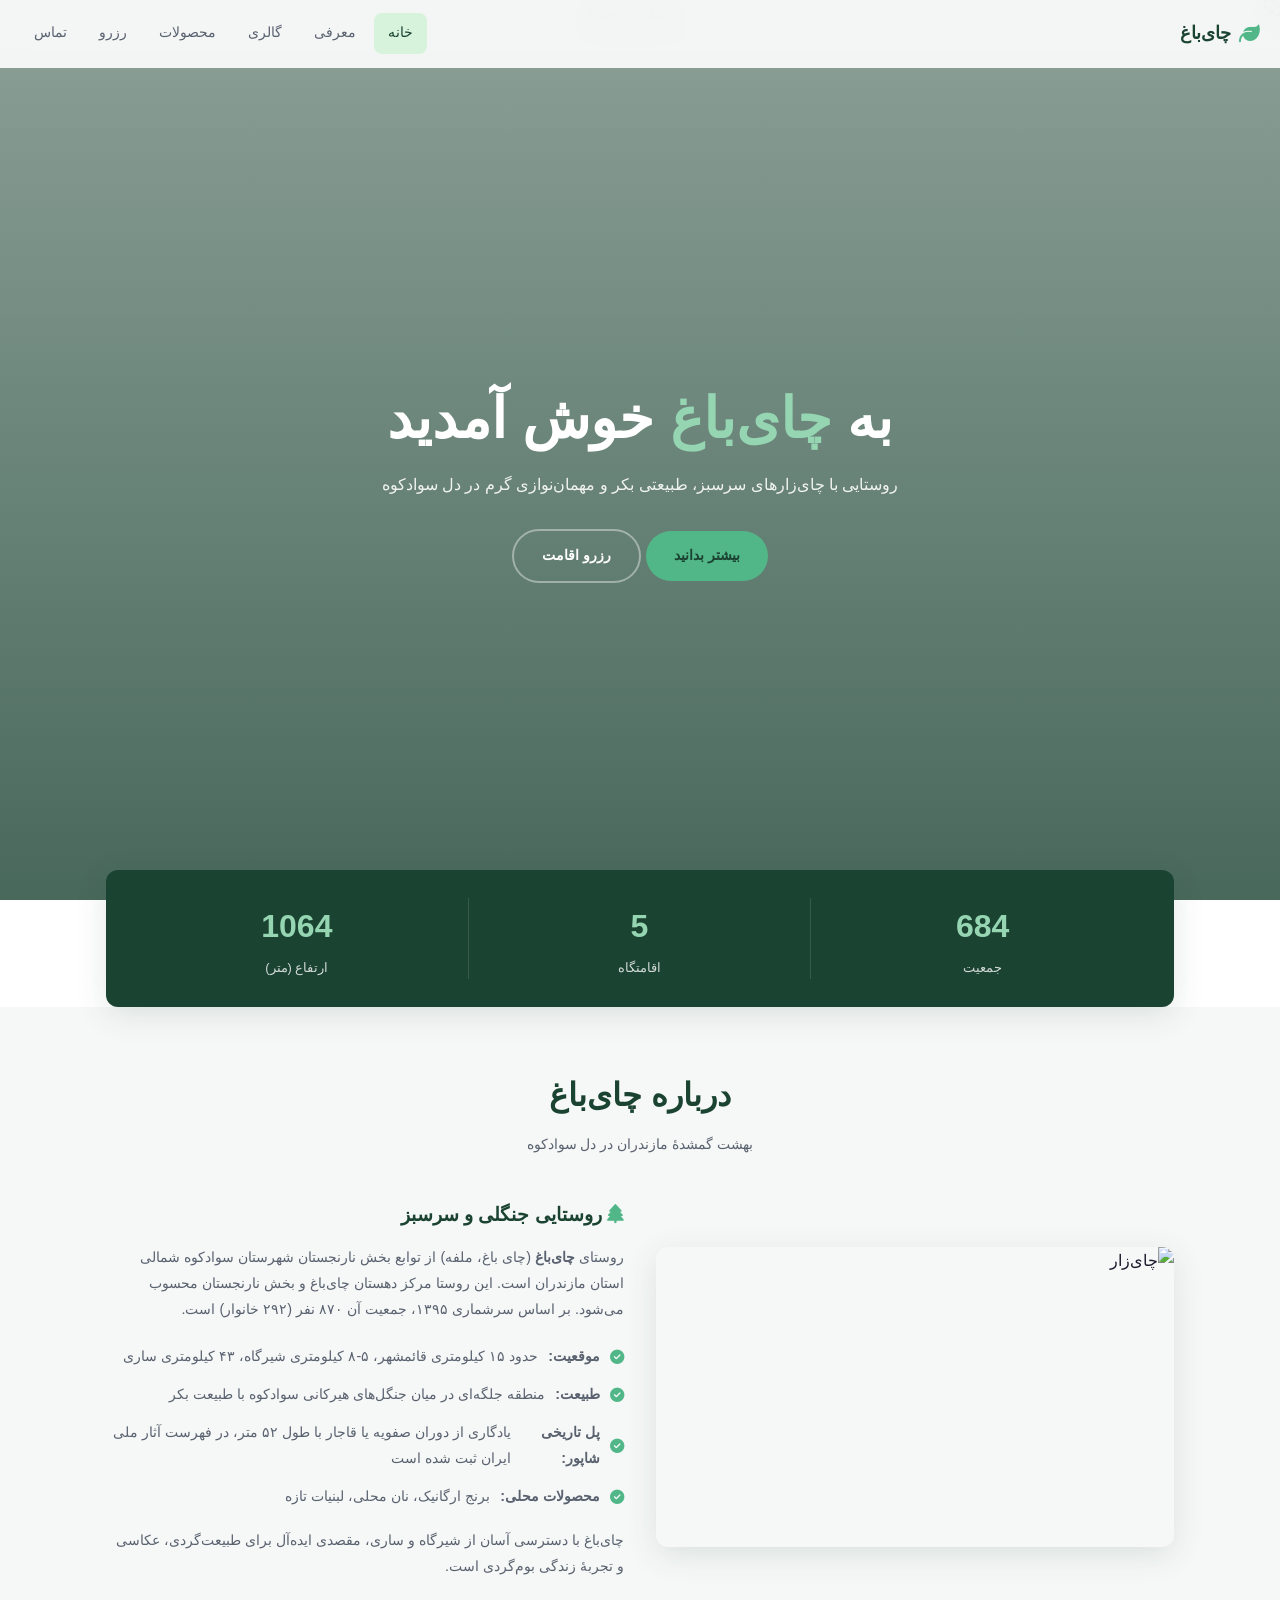
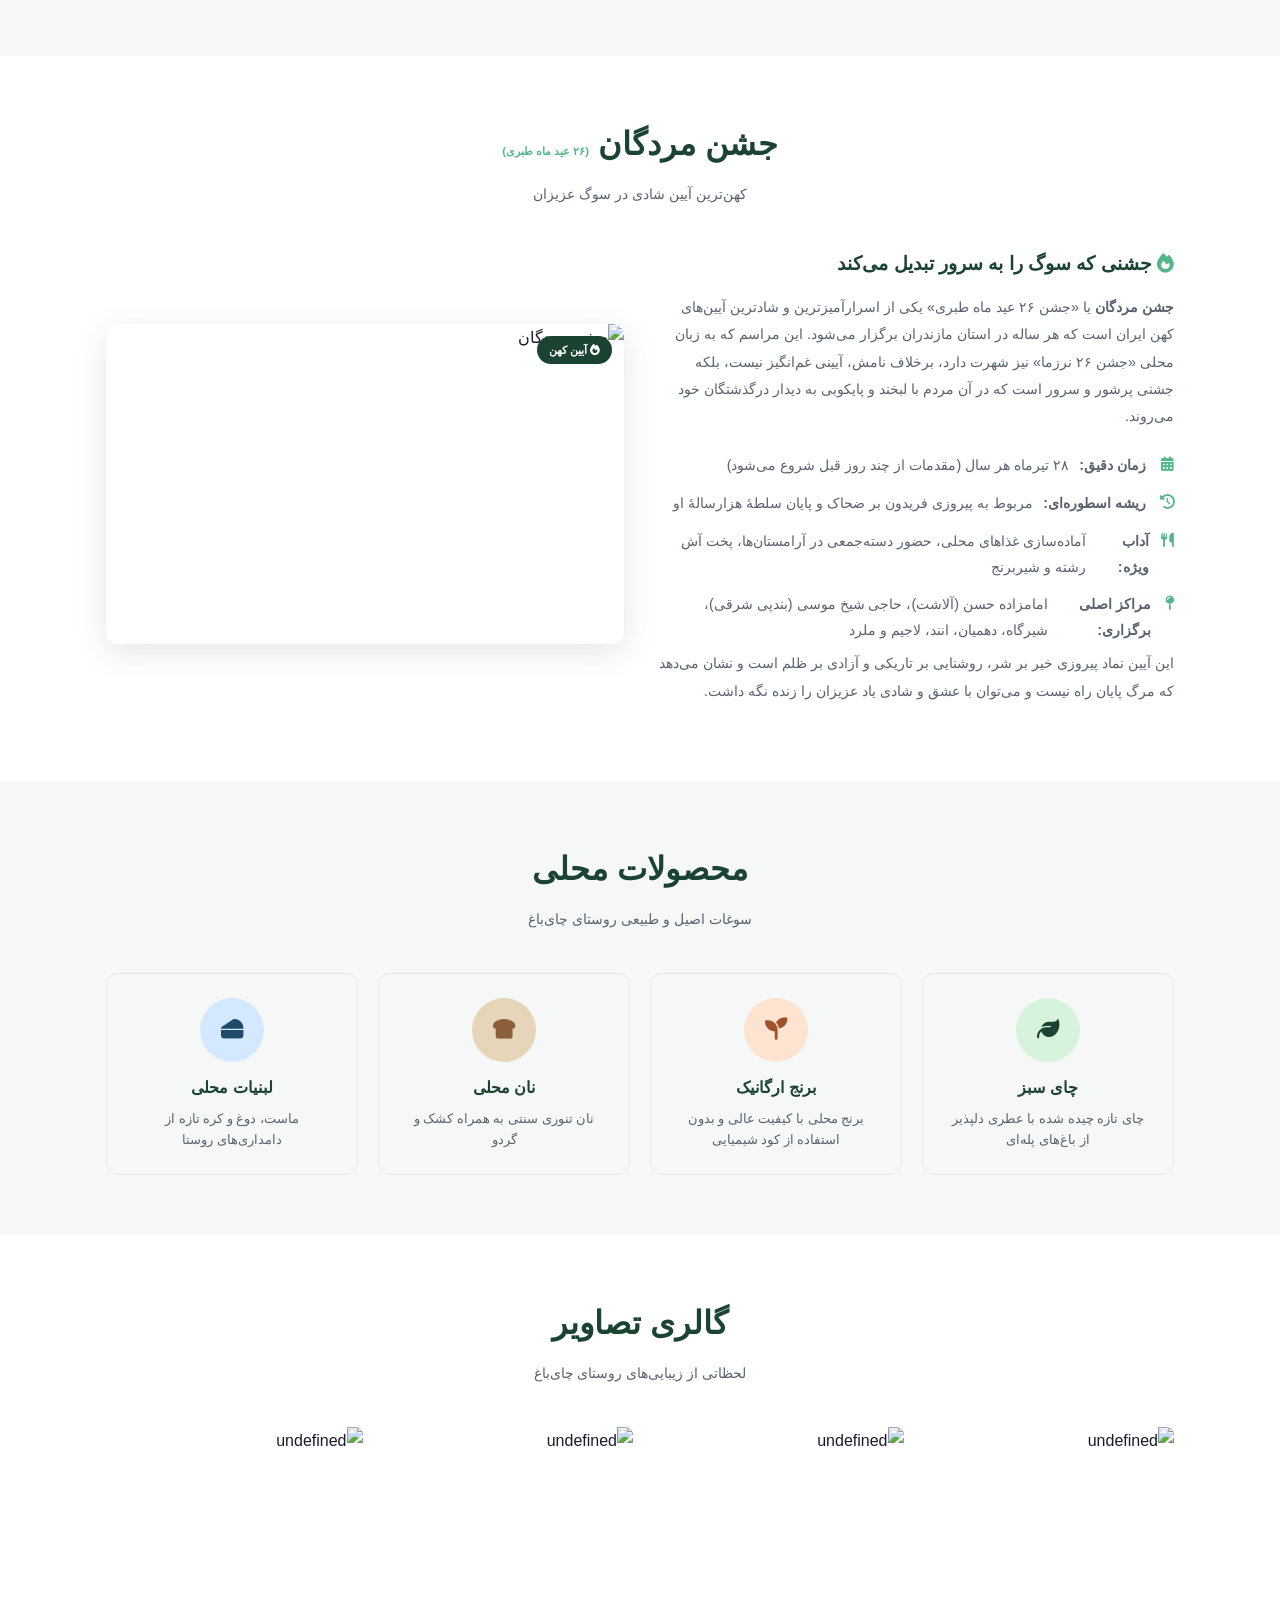
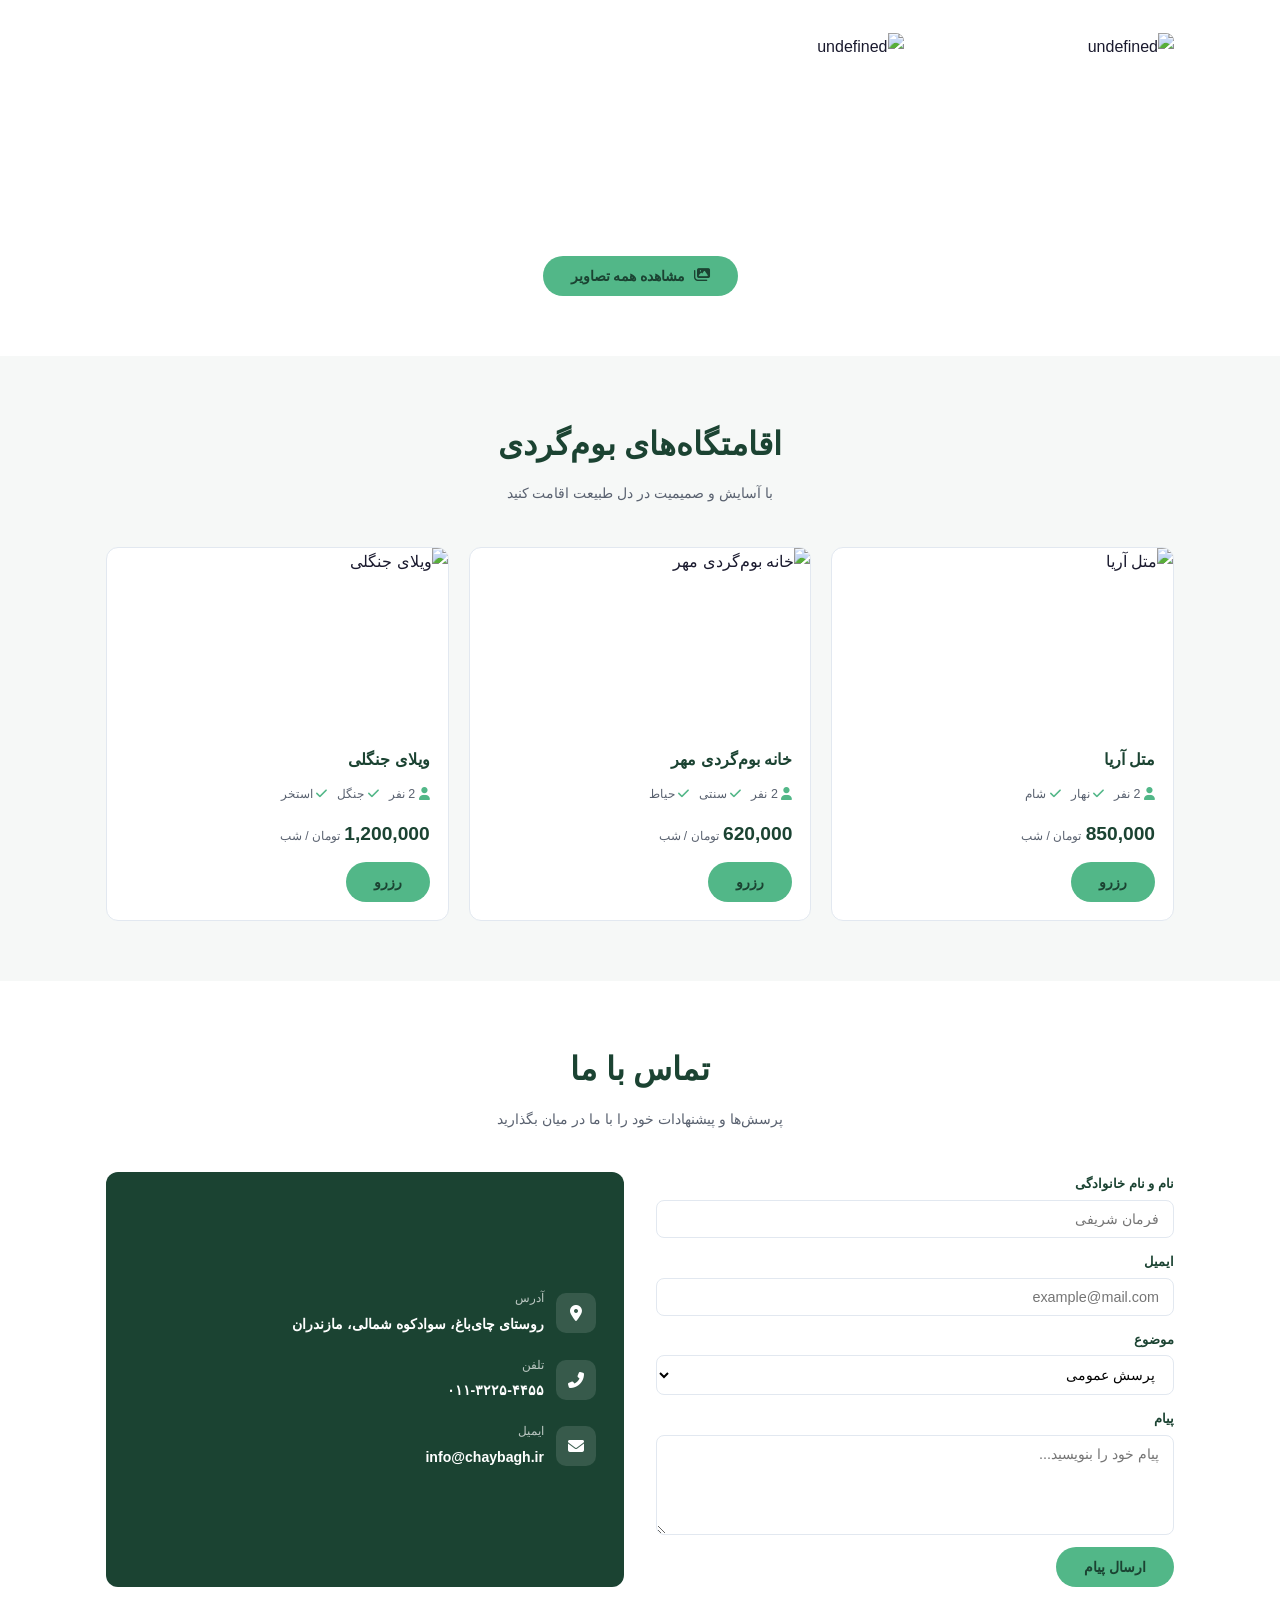
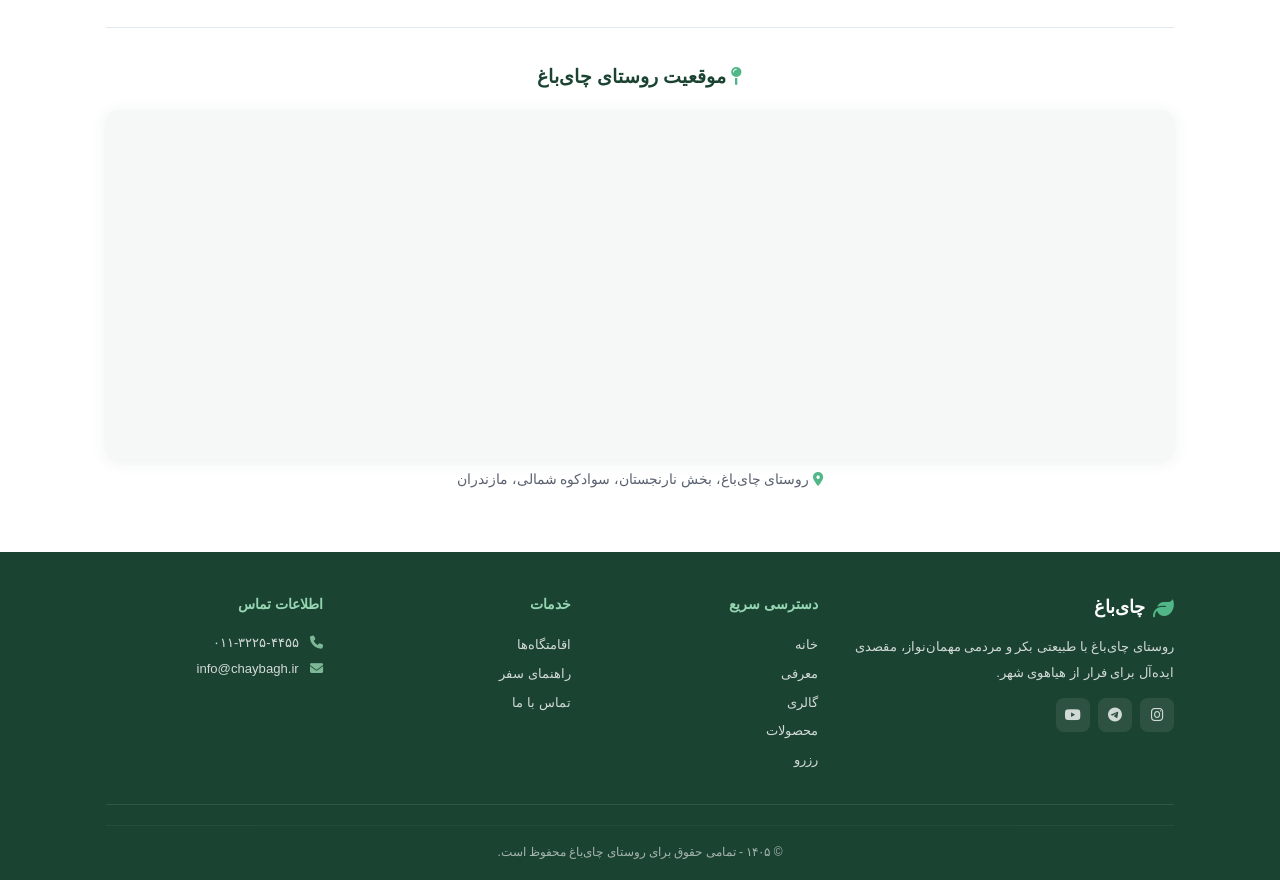
==== index.html @ c86873c2 "Update index.html" ====
<!DOCTYPE html>
<html lang="fa" dir="rtl">
<head>
    <meta charset="UTF-8" />
    <meta name="viewport" content="width=device-width, initial-scale=1.0" />
    <title>روستای چای‌باغ | سوادکوه شمالی</title>
    <link href="https://cdn.jsdelivr.net/gh/rastikerdar/vazirmatn@v33.003/Vazirmatn-font-face.css" rel="stylesheet" />
    <link rel="stylesheet" href="https://cdnjs.cloudflare.com/ajax/libs/font-awesome/6.5.1/css/all.min.css" />
    <link rel="stylesheet" href="style.css" />
</head>
<body>

    <!-- ===== هدر ===== -->
    <header class="header" id="header">
        <div class="logo">
            <i class="fas fa-leaf"></i>
            <span>چای‌باغ</span>
        </div>
        <nav class="nav" id="nav">
            <a href="#hero" class="active">خانه</a>
            <a href="#about">معرفی</a>
            <a href="#gallery">گالری</a>
            <a href="#products">محصولات</a>
            <a href="#booking">رزرو</a>
            <a href="#contact">تماس</a>
        </nav>
        <button class="hamburger" id="hamburger" aria-label="منو">
            <span></span><span></span><span></span>
        </button>
    </header>

    <!-- ===== منوی موبایل ===== -->
    <div class="mobile-menu" id="mobileMenu">
        <a href="#hero">خانه</a>
        <a href="#about">معرفی</a>
        <a href="#gallery">گالری</a>
        <a href="#products">محصولات</a>
        <a href="#booking">رزرو</a>
        <a href="#contact">تماس</a>
    </div>

    <!-- ===== هیرو ===== -->
    <section class="hero" id="hero">
        <div class="hero-bg">
            <img src="https://images.unsplash.com/photo-1500382017468-9049fed747ef?w=1600&h=900&fit=crop&crop=center" alt="منظره روستا" loading="lazy" />
        </div>
        <div class="hero-overlay"></div>
        <div class="hero-content">
            <h1>به <span>چای‌باغ</span> خوش آمدید</h1>
            <p>روستایی با چای‌زارهای سرسبز، طبیعتی بکر و مهمان‌نوازی گرم در دل سوادکوه</p>
            <div>
                <a href="#about" class="btn btn-primary">بیشتر بدانید</a>
                <a href="#booking" class="btn btn-outline">رزرو اقامت</a>
            </div>
        </div>
    </section>

    <!-- ===== آمار ===== -->
    <div class="container">
        <div class="stats" id="stats">
            <div class="stat-item">
                <div class="stat-number" data-count="870">0</div>
                <div class="stat-label">جمعیت</div>
            </div>
            <div class="stat-item">
                <div class="stat-number" data-count="5">0</div>
                <div class="stat-label">اقامتگاه</div>
            </div>
            <div class="stat-item">
                <div class="stat-number" data-count="1400">0</div>
                <div class="stat-label">ارتفاع (متر)</div>
            </div>
        </div>
    </div>

    <!-- ===== معرفی ===== -->
    <section class="section section-alt" id="about">
        <div class="container">
            <div class="section-header">
                <h2>درباره چای‌باغ</h2>
                <p>بهشت گمشدهٔ مازندران در دل سوادکوه</p>
            </div>
            <div class="intro-grid">
                <div class="intro-img">
                    <img src="https://images.unsplash.com/photo-1523712999610-f77fbcfc3843?w=800&h=500&fit=crop&crop=center" alt="چای‌زار" loading="lazy" />
                </div>
                <div class="intro-text">
                    <h3><i class="fas fa-tree" style="color: var(--accent);"></i> روستایی جنگلی و سرسبز</h3>
                    <p>
                        روستای <strong>چای‌باغ</strong> (چای باغ، ملفه) از توابع بخش نارنجستان شهرستان سوادکوه شمالی استان مازندران است. 
                        این روستا مرکز دهستان چای‌باغ و بخش نارنجستان محسوب می‌شود. 
                        بر اساس سرشماری ۱۳۹۵، جمعیت آن ۸۷۰ نفر (۲۹۲ خانوار) است.
                    </p>
                    <ul>
                        <li><i class="fas fa-check-circle"></i> <strong>موقعیت:</strong> حدود ۱۵ کیلومتری قائمشهر، ۵-۸ کیلومتری شیرگاه، ۴۳ کیلومتری ساری</li>
                        <li><i class="fas fa-check-circle"></i> <strong>طبیعت:</strong> منطقه جلگه‌ای در میان جنگل‌های هیرکانی سوادکوه با طبیعت بکر</li>
                        <li><i class="fas fa-check-circle"></i> <strong>پل تاریخی شاپور:</strong> یادگاری از دوران صفویه یا قاجار با طول ۵۲ متر، در فهرست آثار ملی ایران ثبت شده است</li>
                        <li><i class="fas fa-check-circle"></i> <strong>محصولات محلی:</strong> برنج ارگانیک، نان محلی، لبنیات تازه</li>
                    </ul>
                    <p style="margin-top:12px; color:var(--text-muted); font-size:0.9rem;">
                        چای‌باغ با دسترسی آسان از شیرگاه و ساری، مقصدی ایده‌آل برای طبیعت‌گردی، عکاسی و تجربهٔ زندگی بوم‌گردی است.
                    </p>
                </div>
            </div>
        </div>
    </section>

    <!-- ===== جشن مردگان ===== -->
    <section class="section" id="festival">
        <div class="container">
            <div class="section-header">
                <h2>جشن مردگان <span style="color:var(--accent);font-size:0.7rem;">(۲۶ عید ماه طبری)</span></h2>
                <p>کهن‌ترین آیین شادی در سوگ عزیزان</p>
            </div>
            <div class="festival-grid">
                <div class="festival-text">
                    <h3><i class="fas fa-fire" style="color:var(--accent);"></i> جشنی که سوگ را به سرور تبدیل می‌کند</h3>
                    <p>
                        <strong>جشن مردگان</strong> یا «جشن ۲۶ عید ماه طبری» یکی از اسرارآمیزترین و شادترین آیین‌های کهن ایران است که هر ساله در استان مازندران برگزار می‌شود. 
                        این مراسم که به زبان محلی «جشن ۲۶ نرزما» نیز شهرت دارد، برخلاف نامش، آیینی غم‌انگیز نیست، بلکه جشنی پرشور و سرور است که در آن مردم با لبخند و پایکوبی به دیدار درگذشتگان خود می‌روند.
                    </p>
                    <ul>
                        <li><i class="fas fa-calendar-alt"></i> <strong>زمان دقیق:</strong> ۲۸ تیرماه هر سال (مقدمات از چند روز قبل شروع می‌شود)</li>
                        <li><i class="fas fa-history"></i> <strong>ریشه اسطوره‌ای:</strong> مربوط به پیروزی فریدون بر ضحاک و پایان سلطهٔ هزارسالهٔ او</li>
                        <li><i class="fas fa-utensils"></i> <strong>آداب ویژه:</strong> آماده‌سازی غذاهای محلی، حضور دسته‌جمعی در آرامستان‌ها، پخت آش رشته و شیربرنج</li>
                        <li><i class="fas fa-map-pin"></i> <strong>مراکز اصلی برگزاری:</strong> امامزاده حسن (آلاشت)، حاجی شیخ موسی (بندپی شرقی)، شیرگاه، دهمیان، انند، لاجیم و ملرد</li>
                    </ul>
                    <p>
                        این آیین نماد پیروزی خیر بر شر، روشنایی بر تاریکی و آزادی بر ظلم است و نشان می‌دهد که مرگ پایان راه نیست و می‌توان با عشق و شادی یاد عزیزان را زنده نگه داشت.
                    </p>
                </div>
                <div class="festival-img">
                    <img src="https://images.unsplash.com/photo-1504384308090-c894fdcc538d?w=800&h=500&fit=crop&crop=center" alt="جشن مردگان" loading="lazy" />
                    <span class="img-badge"><i class="fas fa-fire"></i> آیین کهن</span>
                </div>
            </div>
        </div>
    </section>

    <!-- ===== محصولات محلی ===== -->
    <section class="section section-alt" id="products">
        <div class="container">
            <div class="section-header">
                <h2>محصولات محلی</h2>
                <p>سوغات اصیل و طبیعی روستای چای‌باغ</p>
            </div>
            <div class="products-grid">
                <div class="product-card">
                    <div class="product-icon" style="background: #D8F3DC; color: #1B4332;">
                        <i class="fas fa-leaf"></i>
                    </div>
                    <h3>چای سبز</h3>
                    <p>چای تازه چیده شده با عطری دلپذیر از باغ‌های پله‌ای</p>
                </div>
                <div class="product-card">
                    <div class="product-icon" style="background: #FDE4D0; color: #A0522D;">
                        <i class="fas fa-seedling"></i>
                    </div>
                    <h3>برنج ارگانیک</h3>
                    <p>برنج محلی با کیفیت عالی و بدون استفاده از کود شیمیایی</p>
                </div>
                <div class="product-card">
                    <div class="product-icon" style="background: #E6D5B8; color: #8B5E3C;">
                        <i class="fas fa-bread-slice"></i>
                    </div>
                    <h3>نان محلی</h3>
                    <p>نان تنوری سنتی به همراه کشک و گردو</p>
                </div>
                <div class="product-card">
                    <div class="product-icon" style="background: #D4E9FF; color: #1E4A6B;">
                        <i class="fas fa-cheese"></i>
                    </div>
                    <h3>لبنیات محلی</h3>
                    <p>ماست، دوغ و کره تازه از دامداری‌های روستا</p>
                </div>
            </div>
        </div>
    </section>

    <!-- ===== گالری با حالت خلاصه/کامل ===== -->
    <section class="section" id="gallery">
        <div class="container">
            <div class="section-header">
                <h2>گالری تصاویر</h2>
                <p>لحظاتی از زیبایی‌های روستای چای‌باغ</p>
            </div>

            <!-- فیلترها (فقط در حالت کامل نمایش داده می‌شوند) -->
            <div class="gallery-filter" id="galleryFilter" style="display:none;">
                <button class="filter-btn active" data-filter="all">همه</button>
                <button class="filter-btn" data-filter="nature">طبیعت</button>
                <button class="filter-btn" data-filter="agriculture">کشاورزی</button>
                <button class="filter-btn" data-filter="places">اماکن</button>
            </div>

            <!-- شبکه تصاویر -->
            <div class="gallery-grid compact" id="galleryGrid">
                <!-- توسط JS ساخته می‌شود -->
            </div>

            <!-- دکمه تغییر حالت -->
            <div style="text-align:center; margin-top:30px;">
                <button class="btn btn-primary" id="galleryToggleBtn">
                    <i class="fas fa-images"></i> مشاهده همه تصاویر
                </button>
            </div>
        </div>
    </section>

    <!-- ===== رزرو ===== -->
    <section class="section section-alt" id="booking">
        <div class="container">
            <div class="section-header">
                <h2>اقامتگاه‌های بوم‌گردی</h2>
                <p>با آسایش و صمیمیت در دل طبیعت اقامت کنید</p>
            </div>
            <div class="booking-grid" id="bookingGrid"></div>
        </div>
    </section>

    <!-- ===== تماس + نقشه ===== -->
    <section class="section" id="contact">
        <div class="container">
            <div class="section-header">
                <h2>تماس با ما</h2>
                <p>پرسش‌ها و پیشنهادات خود را با ما در میان بگذارید</p>
            </div>
            <div class="contact-grid">
                <form id="contactForm">
                    <div class="form-group">
                        <label for="name">نام و نام خانوادگی</label>
                        <input type="text" id="name" placeholder="فرمان شریفی" required />
                    </div>
                    <div class="form-group">
                        <label for="email">ایمیل</label>
                        <input type="email" id="email" placeholder="example@mail.com" required />
                    </div>
                    <div class="form-group">
                        <label for="subject">موضوع</label>
                        <select id="subject">
                            <option>پرسش عمومی</option>
                            <option>رزرو</option>
                            <option>پیشنهاد</option>
                            <option>سایر</option>
                        </select>
                    </div>
                    <div class="form-group">
                        <label for="message">پیام</label>
                        <textarea id="message" rows="4" placeholder="پیام خود را بنویسید..." required></textarea>
                    </div>
                    <button type="submit" class="btn btn-primary">ارسال پیام</button>
                </form>
                <div class="contact-info">
                    <div class="item">
                        <i class="fas fa-map-marker-alt"></i>
                        <div><span>آدرس</span><strong>روستای چای‌باغ، سوادکوه شمالی، مازندران</strong></div>
                    </div>
                    <div class="item">
                        <i class="fas fa-phone-alt"></i>
                        <div><span>تلفن</span><strong>۰۱۱-۳۲۲۵-۴۴۵۵</strong></div>
                    </div>
                    <div class="item">
                        <i class="fas fa-envelope"></i>
                        <div><span>ایمیل</span><strong>info@chaybagh.ir</strong></div>
                    </div>
                </div>
            </div>

            <!-- نقشه تعاملی -->
            <div class="map-container">
                <h3 style="text-align:center; color:var(--primary); margin-bottom:16px;">
                    <i class="fas fa-map-pin" style="color:var(--accent);"></i> موقعیت روستای چای‌باغ
                </h3>
                <div class="map-wrapper">
                    <iframe 
                        src="https://www.google.com/maps/embed?pb=!1m18!1m12!1m3!1d3234.567!2d52.9!3d36.3!2m3!1f0!2f0!3f0!3m2!1i1024!2i768!4f13.1!3m3!1m2!1s0x0%3A0x0!2zMzbCsDE4JzAwLjAiTiA1MsKwNTQnMDAuMCJF!5e0!3m2!1sen!2s!4v1234567890" 
                        width="100%" 
                        height="350" 
                        style="border:0; border-radius: var(--radius);" 
                        allowfullscreen="" 
                        loading="lazy" 
                        referrerpolicy="no-referrer-when-downgrade">
                    </iframe>
                </div>
                <p style="text-align:center; color:var(--text-muted); font-size:0.85rem; margin-top:8px;">
                    <i class="fas fa-location-dot" style="color:var(--accent);"></i> 
                    روستای چای‌باغ، بخش نارنجستان، سوادکوه شمالی، مازندران
                </p>
            </div>
        </div>
    </section>

    <!-- ===== فوتر ===== -->
    <footer class="footer">
        <div class="container">
            <div class="footer-grid">
                <div>
                    <div class="logo" style="color:#fff; margin-bottom:10px;">
                        <i class="fas fa-leaf"></i> چای‌باغ
                    </div>
                    <p>روستای چای‌باغ با طبیعتی بکر و مردمی مهمان‌نواز، مقصدی ایده‌آل برای فرار از هیاهوی شهر.</p>
                    <div class="social">
                        <a href="#"><i class="fab fa-instagram"></i></a>
                        <a href="#"><i class="fab fa-telegram-plane"></i></a>
                        <a href="#"><i class="fab fa-youtube"></i></a>
                    </div>
                </div>
                <div>
                    <h4>دسترسی سریع</h4>
                    <a href="#hero">خانه</a><br />
                    <a href="#about">معرفی</a><br />
                    <a href="#gallery">گالری</a><br />
                    <a href="#products">محصولات</a><br />
                    <a href="#booking">رزرو</a>
                </div>
                <div>
                    <h4>خدمات</h4>
                    <a href="#booking">اقامتگاه‌ها</a><br />
                    <a href="#contact">راهنمای سفر</a><br />
                    <a href="#contact">تماس با ما</a>
                </div>
                <div>
                    <h4>اطلاعات تماس</h4>
                    <p><i class="fas fa-phone" style="margin-left:8px;color:var(--accent-light);"></i> ۰۱۱-۳۲۲۵-۴۴۵۵</p>
                    <p><i class="fas fa-envelope" style="margin-left:8px;color:var(--accent-light);"></i> info@chaybagh.ir</p>
                </div>
            </div>
            <div class="copy">© ۱۴۰۵ - تمامی حقوق برای روستای چای‌باغ محفوظ است.</div>
        </div>
    </footer>

    <!-- ===== لایت‌باکس ===== -->
    <div class="lightbox" id="lightbox">
        <button class="close" id="lbClose"><i class="fas fa-times"></i></button>
        <button class="nav prev" id="lbPrev"><i class="fas fa-chevron-right"></i></button>
        <button class="nav next" id="lbNext"><i class="fas fa-chevron-left"></i></button>
        <img id="lbImg" src="" alt="" />
        <div class="caption" id="lbCaption"></div>
    </div>

    <!-- ===== مودال رزرو ===== -->
    <div class="modal" id="bookingModal">
        <div class="modal-box">
            <div class="head">
                <h3><i class="fas fa-home" style="color:var(--accent);"></i> تکمیل رزرو</h3>
                <button id="modalClose"><i class="fas fa-times"></i></button>
            </div>
            <div class="body">
                <form id="bookingForm">
                    <div class="form-row">
                        <div class="form-group">
                            <label>نام و نام خانوادگی</label>
                            <input type="text" id="bookName" required />
                        </div>
                        <div class="form-group">
                            <label>شماره تماس</label>
                            <input type="tel" id="bookPhone" required />
                        </div>
                    </div>
                    <div class="form-row">
                        <div class="form-group">
                            <label>تاریخ ورود</label>
                            <input type="date" id="bookCheckin" required />
                        </div>
                        <div class="form-group">
                            <label>تاریخ خروج</label>
                            <input type="date" id="bookCheckout" required />
                        </div>
                    </div>
                    <div class="form-group">
                        <label>تعداد مهمان</label>
                        <input type="number" id="bookGuests" min="1" max="10" value="2" required />
                    </div>
                    <button type="submit" class="btn btn-primary">ثبت رزرو</button>
                </form>
            </div>
        </div>
    </div>

    <!-- ===== دکمه برگشت به بالا ===== -->
    <button class="back-to-top" id="backToTop" aria-label="برگشت به بالا">
        <i class="fas fa-chevron-up"></i>
    </button>

    <script src="script.js"></script>
</body>
  </html>
---- style.css ----
/* ===== متغیرها ===== */
:root {
    --primary: #1B4332;
    --primary-light: #2D6A4F;
    --accent: #52B788;
    --accent-light: #95D5B2;
    --accent-lighter: #D8F3DC;
    --bg: #FFFFFF;
    --bg-alt: #F6F8F7;
    --text: #1A1A2E;
    --text-muted: #5A6270;
    --border: #E2E8F0;
    --shadow: 0 2px 16px rgba(27, 67, 50, 0.08);
    --shadow-lg: 0 8px 32px rgba(27, 67, 50, 0.12);
    --radius: 12px;
    --radius-sm: 8px;
    --header-h: 68px;
    --transition: 0.3s ease;
}

/* ===== ریست ===== */
* {
    margin: 0;
    padding: 0;
    box-sizing: border-box;
}
html {
    scroll-behavior: smooth;
    font-size: 16px;
}
body {
    font-family: 'Vazirmatn', sans-serif;
    color: var(--text);
    background: var(--bg);
    line-height: 1.8;
    overflow-x: hidden;
}
a {
    text-decoration: none;
    color: inherit;
}
img {
    max-width: 100%;
    display: block;
    height: auto;
}
button {
    font-family: inherit;
    cursor: pointer;
    border: none;
}
input,
textarea,
select {
    font-family: inherit;
}
ul {
    list-style: none;
}

/* ===== هدر ===== */
.header {
    position: fixed;
    top: 0;
    right: 0;
    left: 0;
    z-index: 1000;
    height: var(--header-h);
    display: flex;
    align-items: center;
    justify-content: space-between;
    padding: 0 20px;
    background: rgba(255, 255, 255, 0.9);
    backdrop-filter: blur(12px);
    border-bottom: 1px solid transparent;
    transition: all var(--transition);
}
.header.scrolled {
    background: rgba(255, 255, 255, 0.97);
    border-bottom-color: var(--border);
    box-shadow: 0 1px 12px rgba(0, 0, 0, 0.06);
}
.logo {
    display: flex;
    align-items: center;
    gap: 8px;
    font-weight: 800;
    font-size: 1.1rem;
    color: var(--primary);
}
.logo i {
    font-size: 1.3rem;
    color: var(--accent);
}

/* ===== منو ===== */
.nav {
    display: flex;
    align-items: center;
    gap: 4px;
}
.nav a {
    padding: 8px 14px;
    border-radius: var(--radius-sm);
    font-size: 0.85rem;
    font-weight: 500;
    color: var(--text-muted);
    transition: all var(--transition);
}
.nav a:hover,
.nav a.active {
    color: var(--primary);
    background: var(--accent-lighter);
}

/* ===== همبرگر ===== */
.hamburger {
    display: none;
    flex-direction: column;
    gap: 5px;
    background: none;
    padding: 6px;
}
.hamburger span {
    width: 24px;
    height: 2px;
    background: var(--primary);
    border-radius: 2px;
    transition: all var(--transition);
}
.hamburger.active span:nth-child(1) {
    transform: rotate(45deg) translate(5px, 5px);
}
.hamburger.active span:nth-child(2) {
    opacity: 0;
}
.hamburger.active span:nth-child(3) {
    transform: rotate(-45deg) translate(5px, -5px);
}

/* ===== منوی موبایل ===== */
.mobile-menu {
    display: none;
    position: fixed;
    top: var(--header-h);
    right: 0;
    left: 0;
    bottom: 0;
    background: var(--bg);
    z-index: 999;
    padding: 20px;
    overflow-y: auto;
}
.mobile-menu.show {
    display: block;
}
.mobile-menu a {
    display: block;
    padding: 14px 16px;
    border-bottom: 1px solid var(--border);
    font-size: 0.95rem;
    color: var(--text);
}
.mobile-menu a:hover {
    color: var(--primary);
    background: var(--accent-lighter);
}

/* ===== هیرو ===== */
.hero {
    position: relative;
    min-height: 100vh;
    display: flex;
    align-items: center;
    justify-content: center;
    text-align: center;
    padding-top: var(--header-h);
    overflow: hidden;
}
.hero-bg {
    position: absolute;
    inset: 0;
    z-index: 0;
}
.hero-bg img {
    width: 100%;
    height: 100%;
    object-fit: cover;
}
.hero-overlay {
    position: absolute;
    inset: 0;
    background: linear-gradient(180deg, rgba(27, 67, 50, 0.5) 0%, rgba(27, 67, 50, 0.8) 100%);
    z-index: 1;
}
.hero-content {
    position: relative;
    z-index: 2;
    color: #fff;
    max-width: 720px;
    padding: 0 20px;
}
.hero-content h1 {
    font-size: clamp(2rem, 5vw, 3.5rem);
    font-weight: 900;
    line-height: 1.2;
    margin-bottom: 16px;
}
.hero-content h1 span {
    color: var(--accent-light);
}
.hero-content p {
    font-size: 1rem;
    opacity: 0.9;
    margin-bottom: 28px;
    line-height: 2;
}

/* ===== دکمه‌ها ===== */
.btn {
    display: inline-flex;
    align-items: center;
    gap: 8px;
    padding: 12px 28px;
    border-radius: 50px;
    font-size: 0.9rem;
    font-weight: 600;
    transition: all var(--transition);
}
.btn-primary {
    background: var(--accent);
    color: var(--primary);
}
.btn-primary:hover {
    background: var(--accent-light);
    transform: translateY(-2px);
    box-shadow: 0 6px 20px rgba(82, 183, 136, 0.35);
}
.btn-outline {
    background: transparent;
    color: #fff;
    border: 2px solid rgba(255, 255, 255, 0.4);
}
.btn-outline:hover {
    border-color: #fff;
    background: rgba(255, 255, 255, 0.1);
}
.btn-outline.active {
    border-color: var(--accent);
    background: var(--accent);
    color: var(--primary);
}

/* ===== بخش‌ها ===== */
.section {
    padding: 60px 0;
}
.container {
    max-width: 1100px;
    margin: 0 auto;
    padding: 0 16px;
}
.section-alt {
    background: var(--bg-alt);
}
.section-header {
    text-align: center;
    margin-bottom: 40px;
}
.section-header h2 {
    font-size: clamp(1.4rem, 2.5vw, 2rem);
    font-weight: 800;
    color: var(--primary);
    margin-bottom: 8px;
}
.section-header p {
    color: var(--text-muted);
    max-width: 600px;
    margin: 0 auto;
    font-size: 0.9rem;
}

/* ===== آمار ===== */
.stats {
    display: grid;
    grid-template-columns: repeat(3, 1fr);
    background: var(--primary);
    border-radius: var(--radius);
    padding: 28px 20px;
    box-shadow: var(--shadow-lg);
    margin-top: -30px;
    position: relative;
    z-index: 10;
}
.stat-item {
    text-align: center;
    color: #fff;
}
.stat-number {
    font-size: 2rem;
    font-weight: 900;
    color: var(--accent-light);
}
.stat-label {
    font-size: 0.8rem;
    opacity: 0.8;
}
.stat-item+.stat-item {
    border-right: 1px solid rgba(255, 255, 255, 0.12);
}

/* ===== معرفی ===== */
.intro-grid {
    display: grid;
    grid-template-columns: 1fr 1fr;
    gap: 32px;
    align-items: center;
}
.intro-img {
    border-radius: var(--radius);
    overflow: hidden;
    box-shadow: var(--shadow-lg);
}
.intro-img img {
    width: 100%;
    height: 300px;
    object-fit: cover;
}
.intro-text h3 {
    font-size: 1.2rem;
    color: var(--primary);
    margin-bottom: 12px;
}
.intro-text p {
    color: var(--text-muted);
    font-size: 0.9rem;
    margin-bottom: 16px;
}
.intro-text ul li {
    display: flex;
    align-items: center;
    gap: 10px;
    padding: 6px 0;
    font-size: 0.9rem;
    color: var(--text-muted);
}
.intro-text ul li i {
    color: var(--accent);
}

/* ===== جشن مردگان ===== */
.festival-grid {
    display: grid;
    grid-template-columns: 1fr 1fr;
    gap: 32px;
    align-items: center;
}
.festival-img {
    border-radius: var(--radius);
    overflow: hidden;
    box-shadow: var(--shadow-lg);
    position: relative;
}
.festival-img img {
    width: 100%;
    height: 320px;
    object-fit: cover;
}
.festival-img .img-badge {
    position: absolute;
    top: 12px;
    right: 12px;
    background: var(--primary);
    color: #fff;
    padding: 4px 12px;
    border-radius: 20px;
    font-size: 0.7rem;
    font-weight: 600;
}
.festival-text h3 {
    font-size: 1.2rem;
    color: var(--primary);
    margin-bottom: 12px;
}
.festival-text p {
    color: var(--text-muted);
    font-size: 0.9rem;
    margin-bottom: 16px;
    line-height: 1.9;
}
.festival-text ul li {
    display: flex;
    align-items: flex-start;
    gap: 10px;
    padding: 6px 0;
    font-size: 0.9rem;
    color: var(--text-muted);
}
.festival-text ul li i {
    color: var(--accent);
    margin-top: 4px;
    width: 18px;
}

/* ===== محصولات محلی ===== */
.products-grid {
    display: grid;
    grid-template-columns: repeat(4, 1fr);
    gap: 20px;
}
.product-card {
    background: var(--card);
    border-radius: var(--radius);
    padding: 24px;
    text-align: center;
    border: 1px solid var(--border);
    transition: all var(--transition);
}
.product-card:hover {
    border-color: var(--accent);
    box-shadow: var(--shadow);
    transform: translateY(-4px);
}
.product-icon {
    width: 64px;
    height: 64px;
    border-radius: 50%;
    margin: 0 auto 12px;
    display: flex;
    align-items: center;
    justify-content: center;
    font-size: 1.4rem;
}
.product-card h3 {
    font-size: 1rem;
    font-weight: 700;
    color: var(--primary);
    margin-bottom: 6px;
}
.product-card p {
    font-size: 0.82rem;
    color: var(--text-muted);
    line-height: 1.6;
}

/* ===== گالری با حالت خلاصه/کامل ===== */
.gallery-grid {
    display: grid;
    grid-template-columns: repeat(auto-fill, minmax(240px, 1fr));
    gap: 14px;
    transition: all 0.4s ease;
}
/* حالت خلاصه: فقط ۶ تصویر اول */
.gallery-grid.compact .gallery-item:nth-child(n+7) {
    display: none;
}
/* حالت کامل: همه تصاویر */
.gallery-grid.full .gallery-item {
    display: block !important;
}

.gallery-item {
    border-radius: var(--radius-sm);
    overflow: hidden;
    position: relative;
    cursor: pointer;
    aspect-ratio: 4/3;
    transition: transform 0.3s ease;
}
.gallery-item img {
    width: 100%;
    height: 100%;
    object-fit: cover;
    transition: transform 0.4s;
}
.gallery-item:hover img {
    transform: scale(1.06);
}
.gallery-item .overlay {
    position: absolute;
    inset: 0;
    background: linear-gradient(transparent 50%, rgba(27, 67, 50, 0.7));
    opacity: 0;
    transition: opacity var(--transition);
    display: flex;
    align-items: flex-end;
    justify-content: space-between;
    padding: 12px;
}
.gallery-item:hover .overlay {
    opacity: 1;
}
.gallery-item .overlay span {
    color: #fff;
    font-size: 0.8rem;
    font-weight: 500;
}
.gallery-item .overlay .category-badge {
    background: rgba(0,0,0,0.5);
    padding: 2px 12px;
    border-radius: 20px;
    font-size: 0.7rem;
}

/* فیلترها */
.gallery-filter {
    display: flex;
    justify-content: center;
    gap: 10px;
    flex-wrap: wrap;
    margin-bottom: 25px;
}
.filter-btn {
    padding: 8px 22px;
    border-radius: 30px;
    background: var(--bg-alt);
    border: 1px solid var(--border);
    color: var(--text-muted);
    font-size: 0.85rem;
    font-weight: 500;
    transition: all var(--transition);
    cursor: pointer;
}
.filter-btn:hover {
    background: var(--accent-lighter);
    color: var(--primary);
}
.filter-btn.active {
    background: var(--accent);
    color: var(--primary);
    border-color: var(--accent);
    box-shadow: 0 4px 12px rgba(82, 183, 136, 0.25);
}

/* انیمیشن باز شدن */
.gallery-grid.full {
    animation: fadeInUp 0.5s ease;
}
@keyframes fadeInUp {
    from { opacity: 0; transform: translateY(20px); }
    to { opacity: 1; transform: translateY(0); }
}

/* ===== لایت‌باکس ===== */
.lightbox {
    position: fixed;
    inset: 0;
    z-index: 2000;
    background: rgba(0, 0, 0, 0.92);
    display: none;
    align-items: center;
    justify-content: center;
}
.lightbox.active {
    display: flex;
}
.lightbox img {
    max-width: 90vw;
    max-height: 80vh;
    border-radius: 8px;
    object-fit: contain;
}
.lightbox .close {
    position: absolute;
    top: 16px;
    left: 16px;
    background: rgba(255, 255, 255, 0.15);
    color: #fff;
    width: 40px;
    height: 40px;
    border-radius: 50%;
    display: flex;
    align-items: center;
    justify-content: center;
    font-size: 1.2rem;
    transition: background var(--transition);
}
.lightbox .close:hover {
    background: rgba(255, 255, 255, 0.3);
}
.lightbox .nav {
    position: absolute;
    top: 50%;
    transform: translateY(-50%);
    background: rgba(255, 255, 255, 0.12);
    color: #fff;
    width: 44px;
    height: 44px;
    border-radius: 50%;
    display: flex;
    align-items: center;
    justify-content: center;
    font-size: 1.2rem;
    transition: background var(--transition);
}
.lightbox .nav:hover {
    background: rgba(255, 255, 255, 0.25);
}
.lightbox .prev {
    right: 16px;
}
.lightbox .next {
    left: 16px;
}
.lightbox .caption {
    position: absolute;
    bottom: 20px;
    left: 50%;
    transform: translateX(-50%);
    color: #fff;
    font-size: 0.85rem;
    background: rgba(0, 0, 0, 0.5);
    padding: 6px 20px;
    border-radius: 30px;
}

/* ===== رزرو ===== */
.booking-grid {
    display: grid;
    grid-template-columns: repeat(3, 1fr);
    gap: 20px;
}
.booking-card {
    background: #fff;
    border-radius: var(--radius);
    overflow: hidden;
    border: 1px solid var(--border);
    transition: all var(--transition);
}
.booking-card:hover {
    box-shadow: var(--shadow-lg);
}
.booking-card img {
    width: 100%;
    height: 180px;
    object-fit: cover;
}
.booking-card .body {
    padding: 18px;
}
.booking-card .body h3 {
    font-size: 1rem;
    font-weight: 700;
    color: var(--primary);
    margin-bottom: 6px;
}
.booking-card .body .price {
    font-size: 1.2rem;
    font-weight: 800;
    color: var(--primary);
}
.booking-card .body .unit {
    font-size: 0.75rem;
    color: var(--text-muted);
}
.booking-card .body .features {
    display: flex;
    gap: 10px;
    flex-wrap: wrap;
    margin: 8px 0 12px;
}
.booking-card .body .features span {
    font-size: 0.78rem;
    color: var(--text-muted);
}
.booking-card .body .features i {
    color: var(--accent);
}

/* ===== مودال ===== */
.modal {
    position: fixed;
    inset: 0;
    z-index: 2000;
    background: rgba(0, 0, 0, 0.5);
    display: none;
    align-items: center;
    justify-content: center;
    padding: 16px;
}
.modal.active {
    display: flex;
}
.modal-box {
    background: #fff;
    border-radius: var(--radius);
    max-width: 480px;
    width: 100%;
    max-height: 90vh;
    overflow-y: auto;
    box-shadow: 0 24px 64px rgba(0, 0, 0, 0.2);
}
.modal-box .head {
    display: flex;
    align-items: center;
    justify-content: space-between;
    padding: 16px 20px;
    border-bottom: 1px solid var(--border);
}
.modal-box .head h3 {
    font-size: 1rem;
    font-weight: 700;
    color: var(--primary);
}
.modal-box .head button {
    background: none;
    font-size: 1.2rem;
    color: var(--text-muted);
    padding: 4px;
}
.modal-box .head button:hover {
    color: var(--text);
}
.modal-box .body {
    padding: 20px;
}
.modal-box .form-row {
    display: grid;
    grid-template-columns: 1fr 1fr;
    gap: 12px;
}

/* ===== تماس ===== */
.contact-grid {
    display: grid;
    grid-template-columns: 1fr 1fr;
    gap: 32px;
}
.form-group {
    display: flex;
    flex-direction: column;
    gap: 4px;
    margin-bottom: 12px;
}
.form-group label {
    font-size: 0.82rem;
    font-weight: 600;
    color: var(--primary);
}
.form-group input,
.form-group textarea,
.form-group select {
    padding: 10px 14px;
    border: 1px solid var(--border);
    border-radius: var(--radius-sm);
    font-size: 0.9rem;
    transition: border-color var(--transition);
    background: var(--bg);
}
.form-group input:focus,
.form-group textarea:focus,
.form-group select:focus {
    outline: none;
    border-color: var(--accent);
    box-shadow: 0 0 0 3px rgba(82, 183, 136, 0.15);
}
.form-group textarea {
    min-height: 100px;
    resize: vertical;
}
.contact-info {
    background: var(--primary);
    color: #fff;
    border-radius: var(--radius);
    padding: 28px;
    display: flex;
    flex-direction: column;
    justify-content: center;
    gap: 16px;
}
.contact-info .item {
    display: flex;
    align-items: center;
    gap: 12px;
}
.contact-info .item i {
    width: 40px;
    height: 40px;
    border-radius: 10px;
    background: rgba(255, 255, 255, 0.12);
    display: flex;
    align-items: center;
    justify-content: center;
    flex-shrink: 0;
}
.contact-info .item span {
    display: block;
    font-size: 0.75rem;
    opacity: 0.7;
}
.contact-info .item strong {
    font-size: 0.88rem;
}

/* ===== نقشه ===== */
.map-container {
    margin-top: 40px;
    padding-top: 32px;
    border-top: 1px solid var(--border);
}
.map-wrapper {
    border-radius: var(--radius);
    overflow: hidden;
    box-shadow: var(--shadow);
    background: var(--bg-alt);
}
.map-wrapper iframe {
    display: block;
    width: 100%;
    height: 350px;
    border: none;
}

/* ===== دکمه برگشت به بالا ===== */
.back-to-top {
    position: fixed;
    bottom: 24px;
    right: 24px;
    z-index: 999;
    width: 48px;
    height: 48px;
    border-radius: 50%;
    background: var(--accent);
    color: var(--primary);
    font-size: 1.2rem;
    box-shadow: 0 4px 16px rgba(82, 183, 136, 0.3);
    transition: all var(--transition);
    opacity: 0;
    visibility: hidden;
    transform: translateY(20px);
    display: flex;
    align-items: center;
    justify-content: center;
}
.back-to-top.show {
    opacity: 1;
    visibility: visible;
    transform: translateY(0);
}
.back-to-top:hover {
    background: var(--accent-light);
    transform: translateY(-4px);
    box-shadow: 0 6px 24px rgba(82, 183, 136, 0.4);
}

/* ===== فوتر ===== */
.footer {
    background: var(--primary);
    color: #fff;
    padding: 40px 0 0;
}
.footer-grid {
    display: grid;
    grid-template-columns: 1.5fr 1fr 1fr 1fr;
    gap: 30px;
    padding-bottom: 30px;
    border-bottom: 1px solid rgba(255, 255, 255, 0.1);
}
.footer h4 {
    font-size: 0.9rem;
    font-weight: 700;
    margin-bottom: 12px;
    color: var(--accent-light);
}
.footer p,
.footer a {
    font-size: 0.82rem;
    opacity: 0.8;
    line-height: 2;
}
.footer a:hover {
    opacity: 1;
    color: var(--accent-light);
}
.footer .social {
    display: flex;
    gap: 8px;
    margin-top: 12px;
}
.footer .social a {
    width: 34px;
    height: 34px;
    border-radius: 8px;
    background: rgba(255, 255, 255, 0.1);
    display: flex;
    align-items: center;
    justify-content: center;
    font-size: 0.9rem;
    transition: background var(--transition);
}
.footer .social a:hover {
    background: var(--accent);
    color: var(--primary);
}
.footer .copy {
    text-align: center;
    padding: 16px 0;
    font-size: 0.75rem;
    opacity: 0.6;
    border-top: 1px solid rgba(255, 255, 255, 0.08);
    margin-top: 20px;
}

/* ===== ریسپانسیو ===== */
@media (max-width: 1024px) {
    .booking-grid {
        grid-template-columns: repeat(2, 1fr);
    }
    .products-grid {
        grid-template-columns: repeat(2, 1fr);
    }
    .intro-grid,
    .festival-grid {
        gap: 24px;
    }
    .footer-grid {
        grid-template-columns: 1fr 1fr;
    }
}

@media (max-width: 768px) {
    .nav {
        display: none;
    }
    .hamburger {
        display: flex;
    }
    .stats {
        grid-template-columns: repeat(2, 1fr);
        gap: 16px;
        padding: 20px;
    }
    .stat-item+.stat-item {
        border-right: none;
    }
    .intro-grid,
    .festival-grid {
        grid-template-columns: 1fr;
    }
    .products-grid {
        grid-template-columns: 1fr 1fr;
    }
    .intro-img img,
    .festival-img img {
        height: 220px;
    }
    .contact-grid {
        grid-template-columns: 1fr;
    }
    .booking-grid {
        grid-template-columns: 1fr;
    }
    .footer-grid {
        grid-template-columns: 1fr;
        gap: 20px;
    }
    .modal-box .form-row {
        grid-template-columns: 1fr;
    }
    .section {
        padding: 40px 0;
    }
    .gallery-grid {
        grid-template-columns: repeat(auto-fill, minmax(160px, 1fr));
        gap: 10px;
    }
    .map-wrapper iframe {
        height: 250px;
    }
    .back-to-top {
        width: 42px;
        height: 42px;
        font-size: 1rem;
        bottom: 16px;
        right: 16px;
    }
}

@media (max-width: 480px) {
    .stats {
        grid-template-columns: 1fr 1fr;
        gap: 10px;
        padding: 14px;
    }
    .stat-number {
        font-size: 1.4rem;
    }
    .hero-content h1 {
        font-size: 1.7rem;
    }
    .hero-content p {
        font-size: 0.85rem;
    }
    .products-grid {
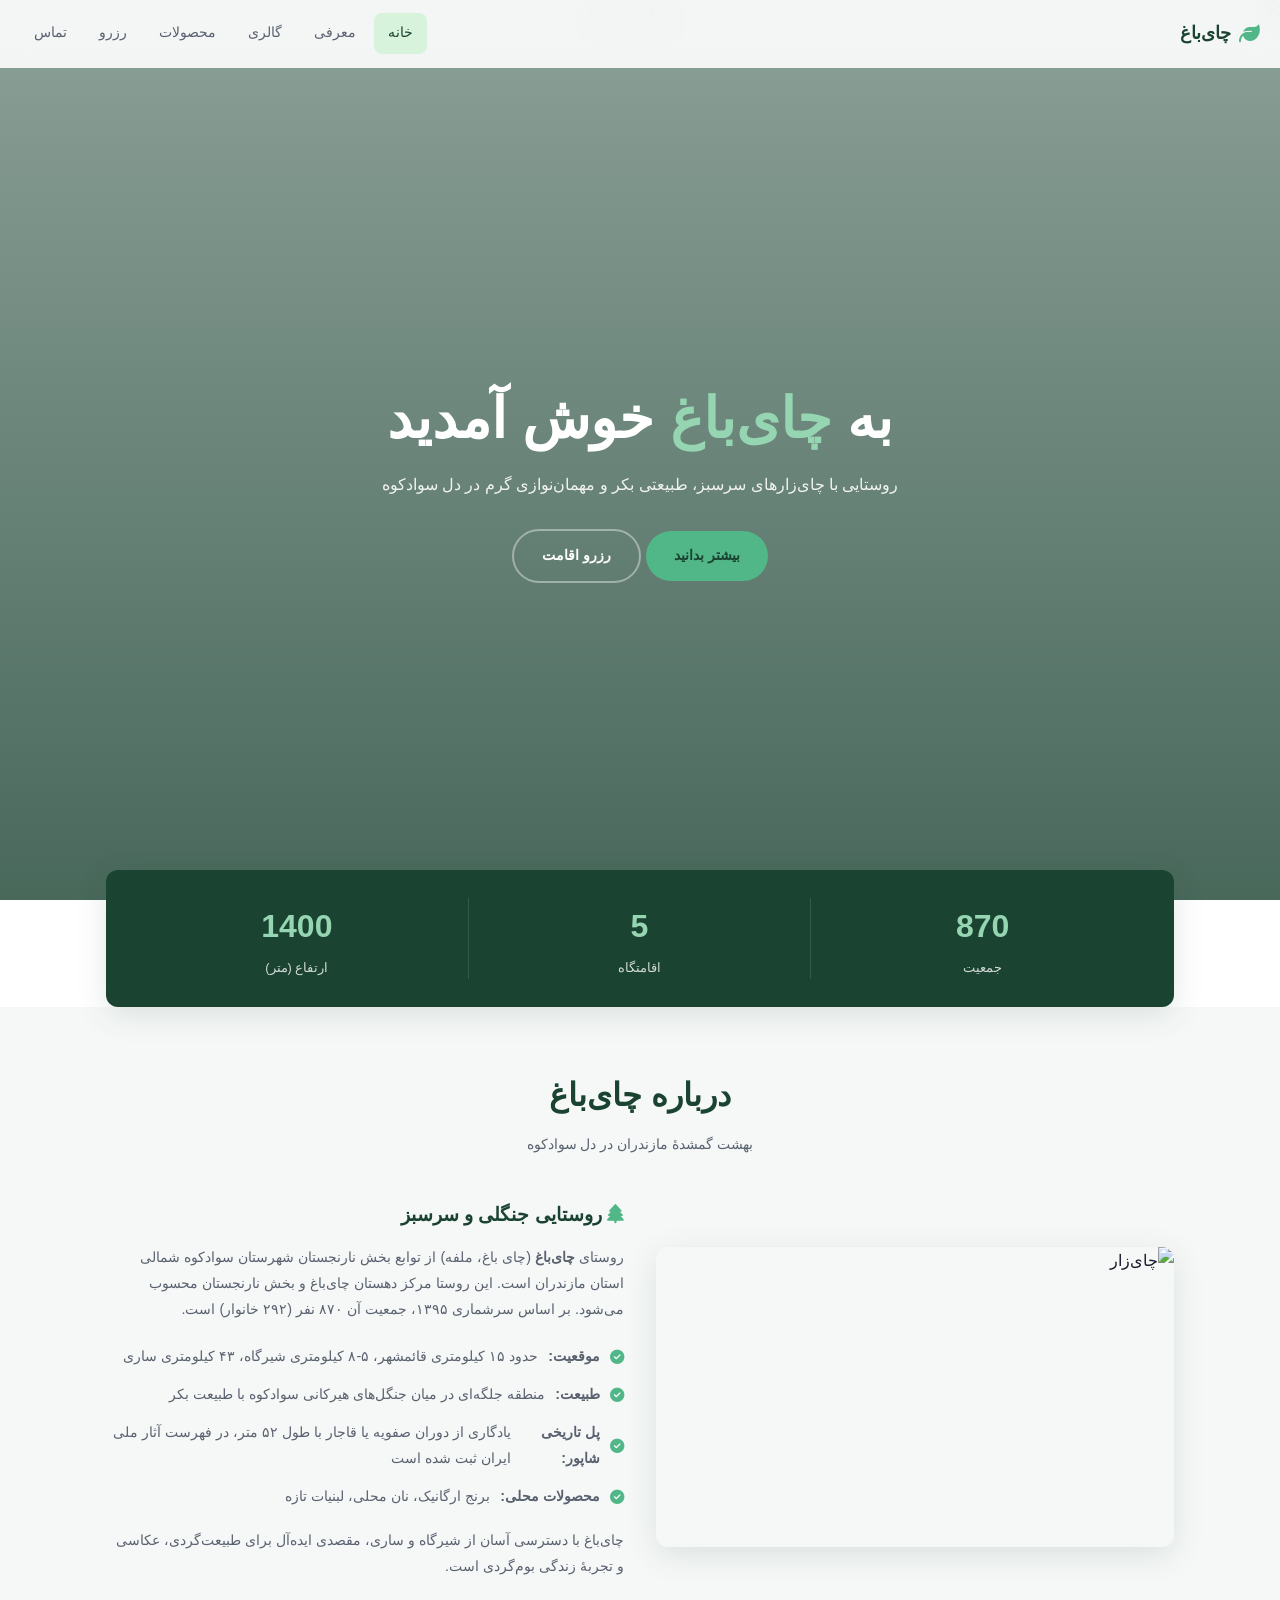
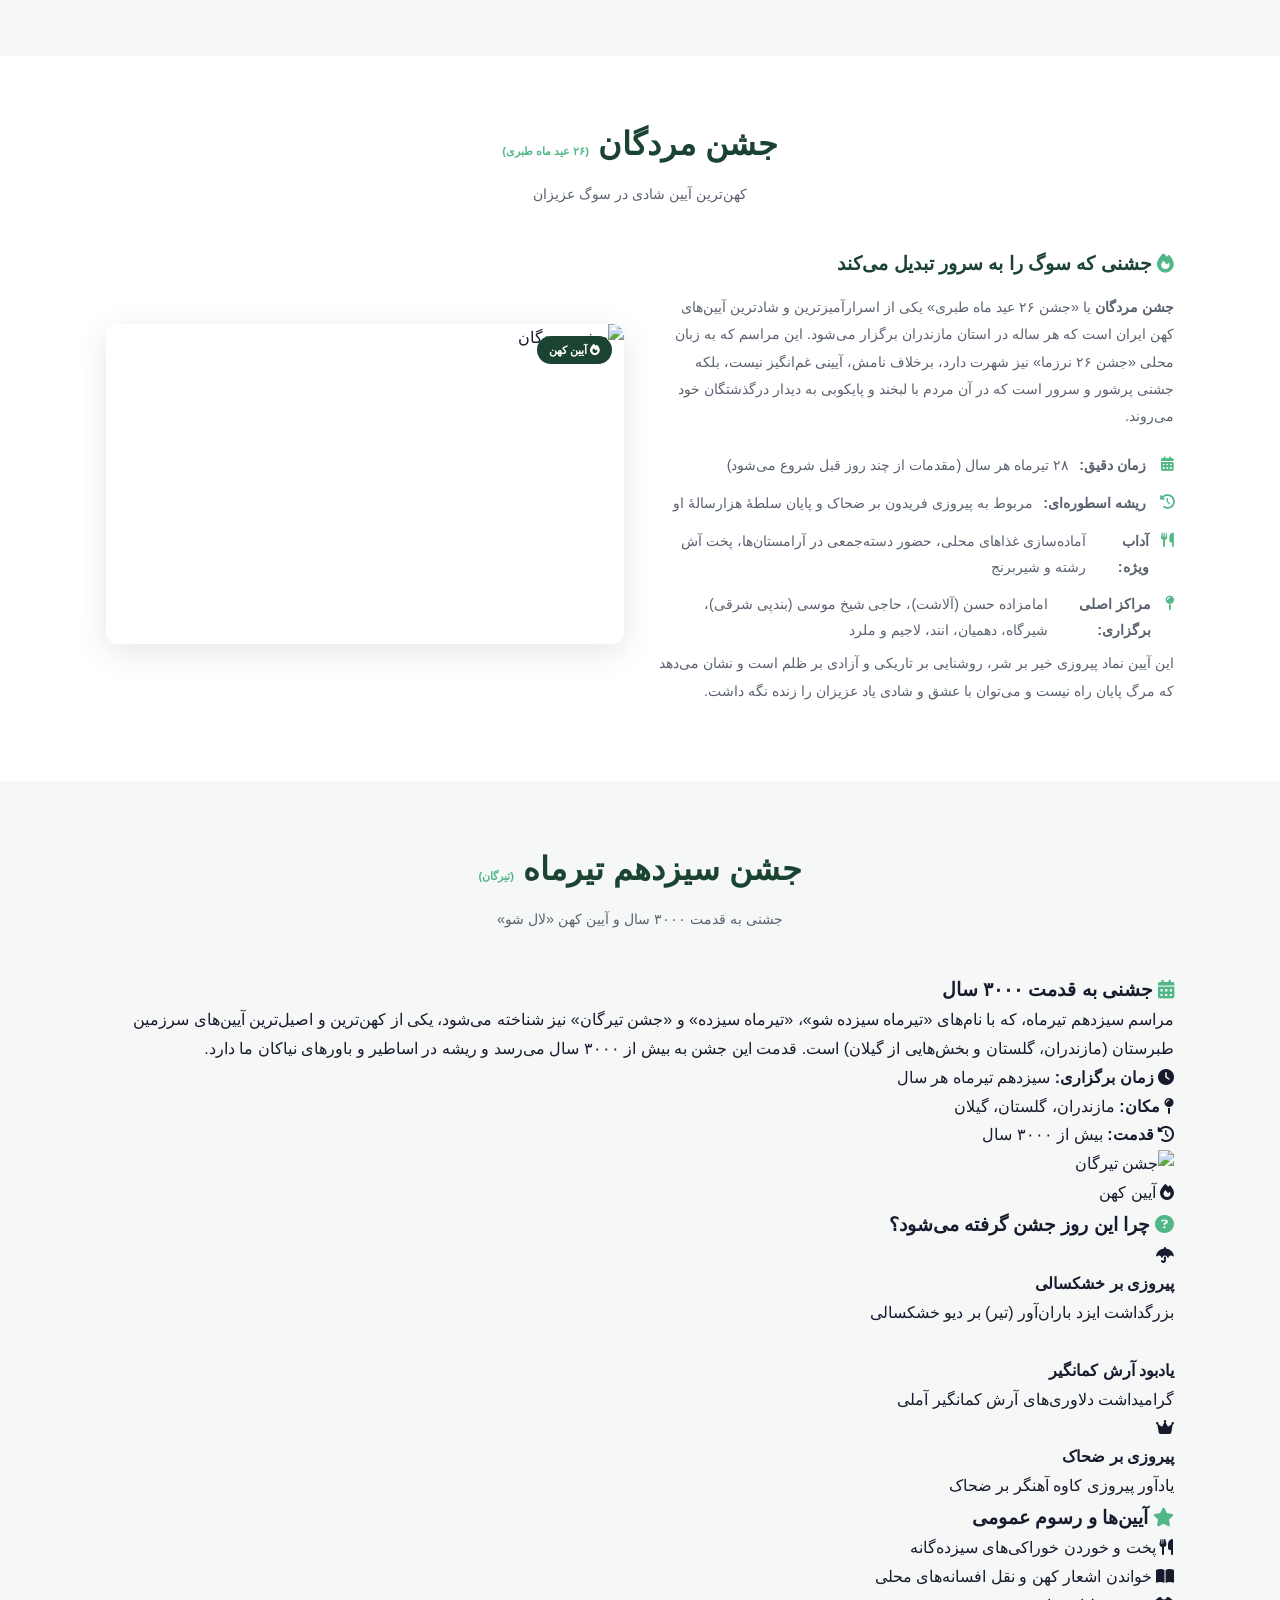
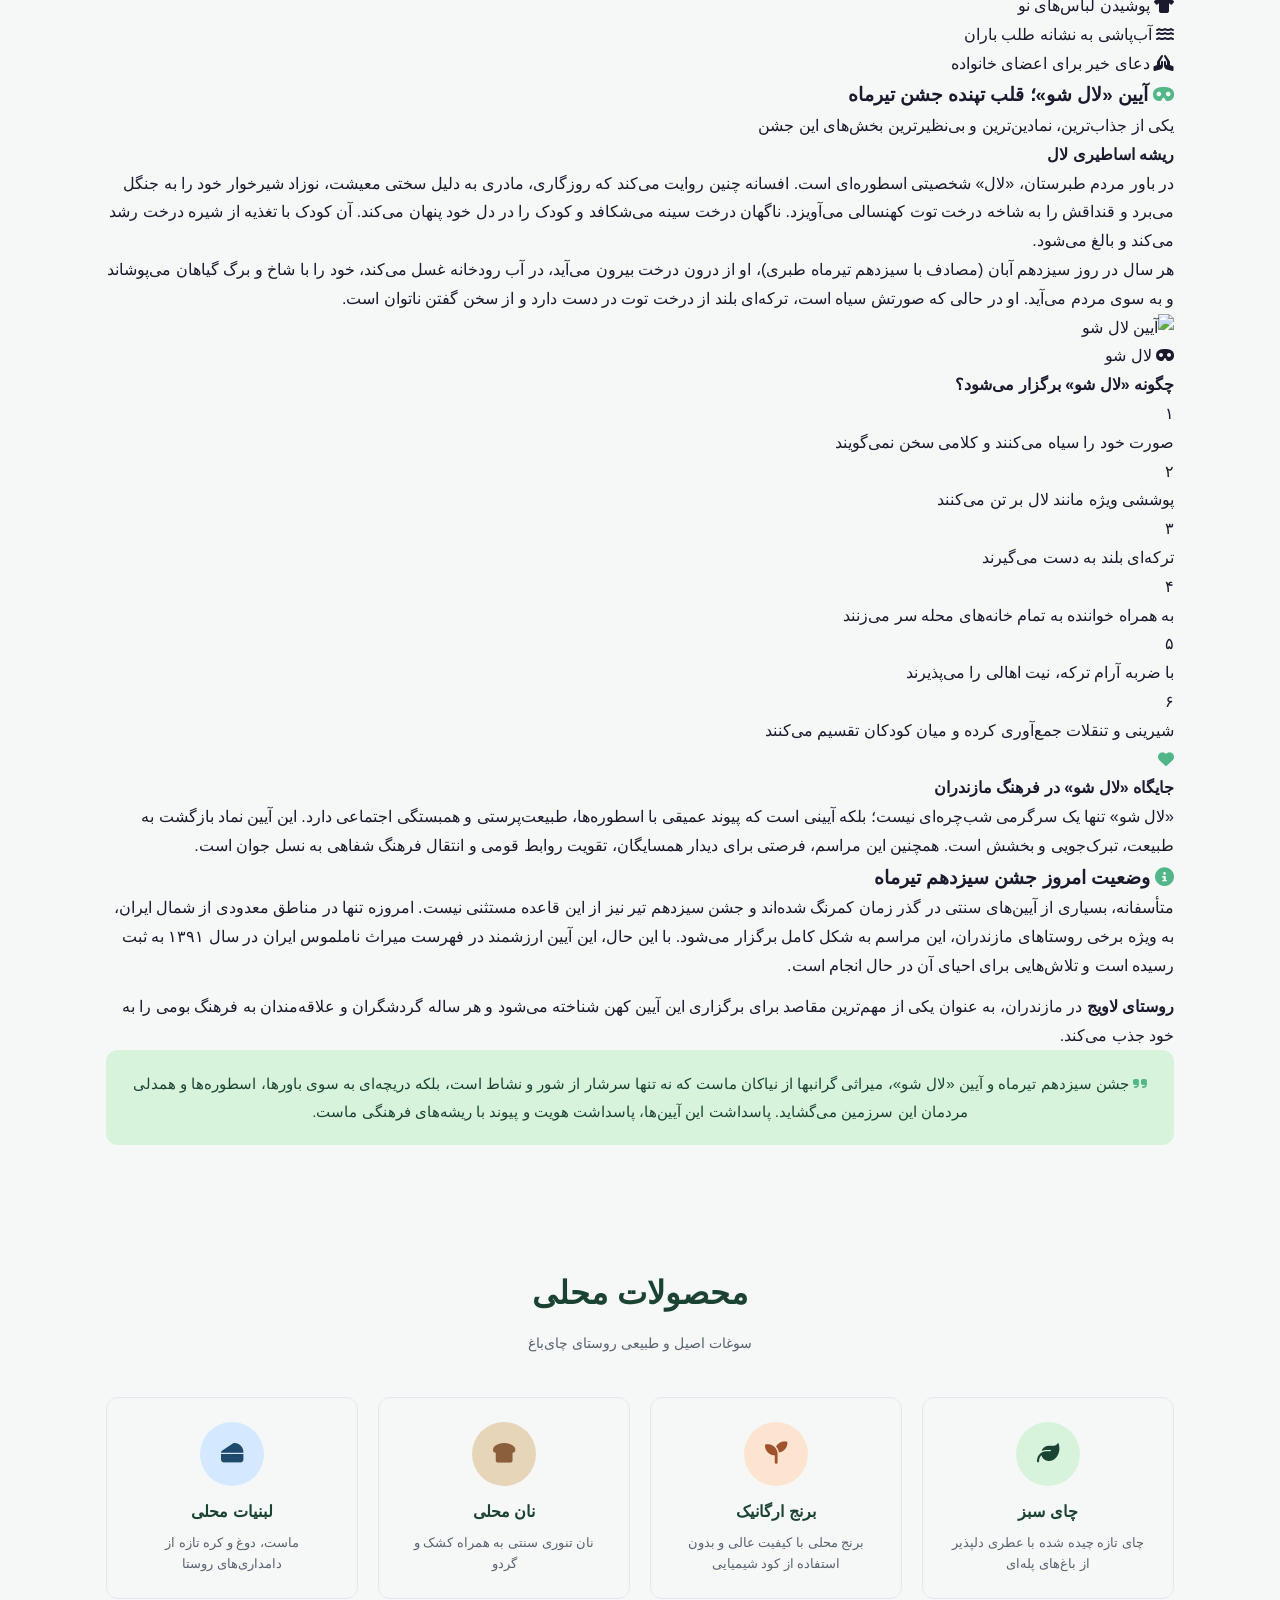
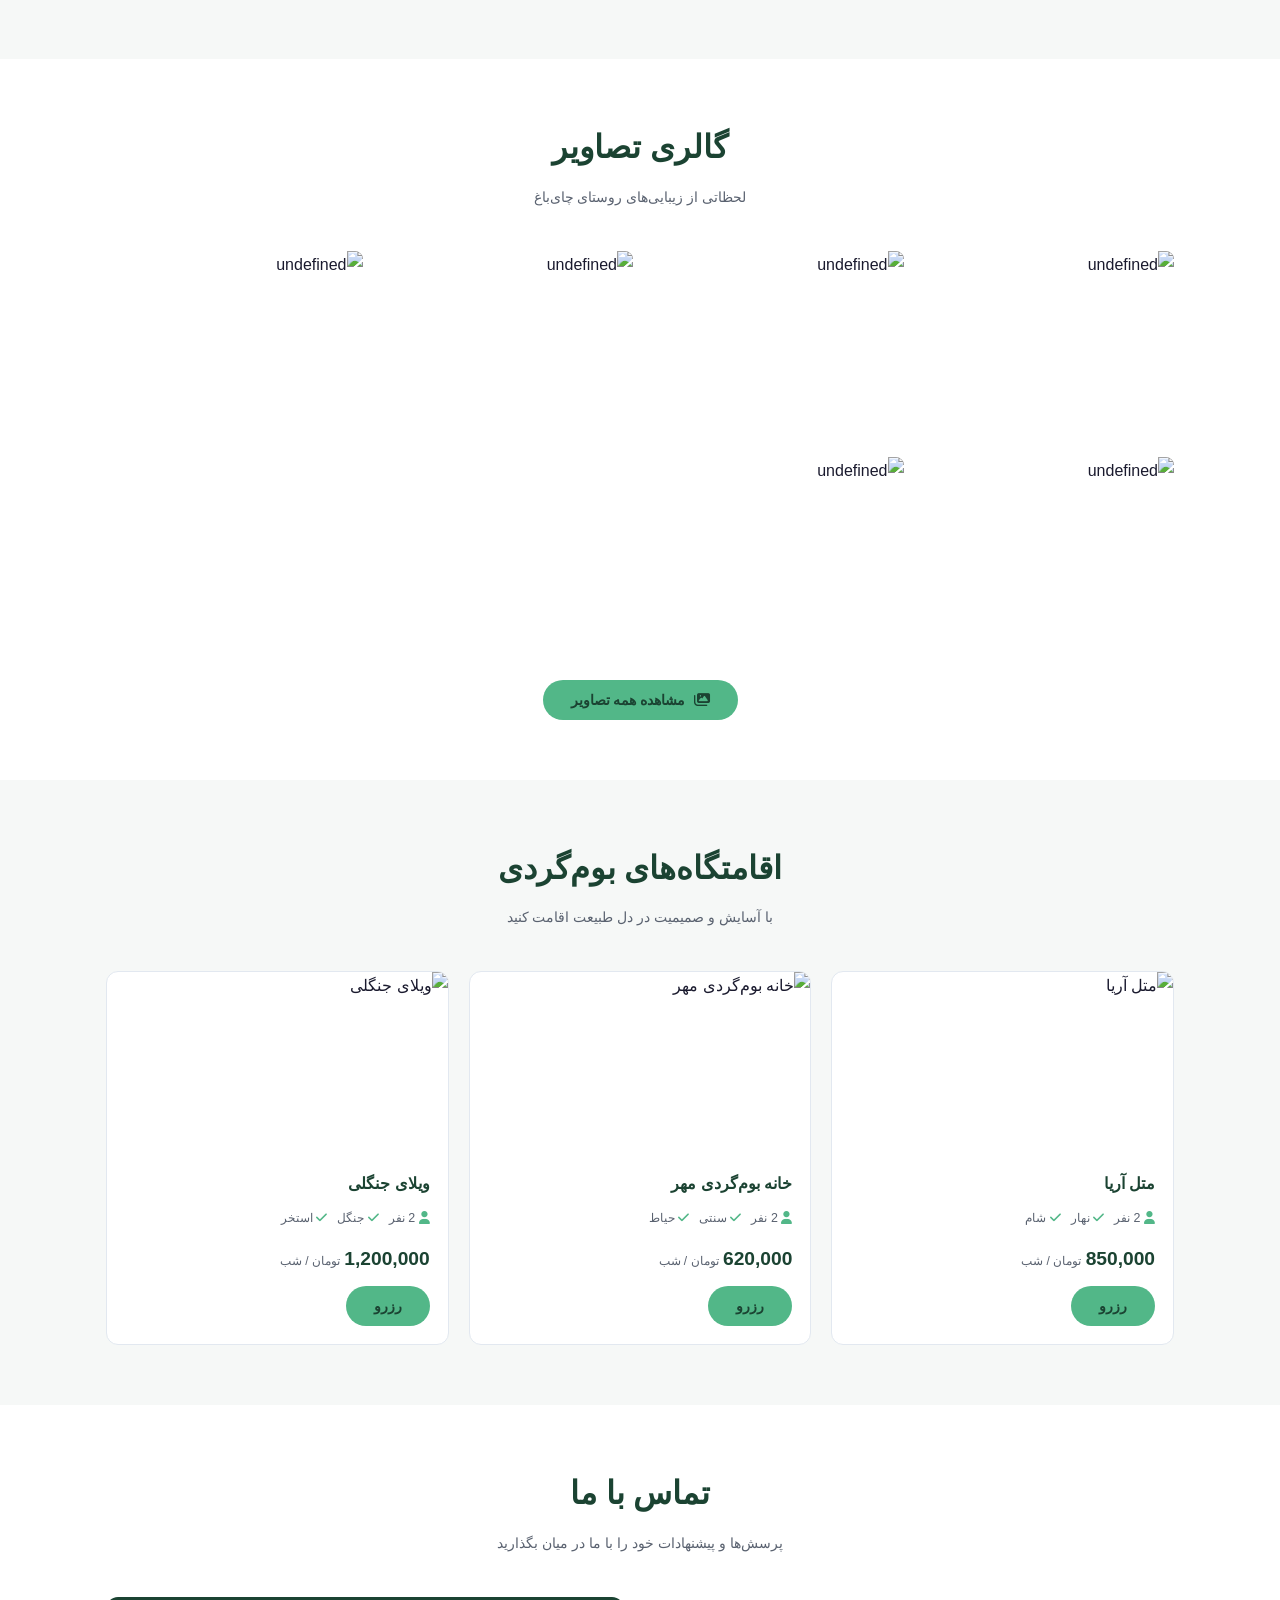
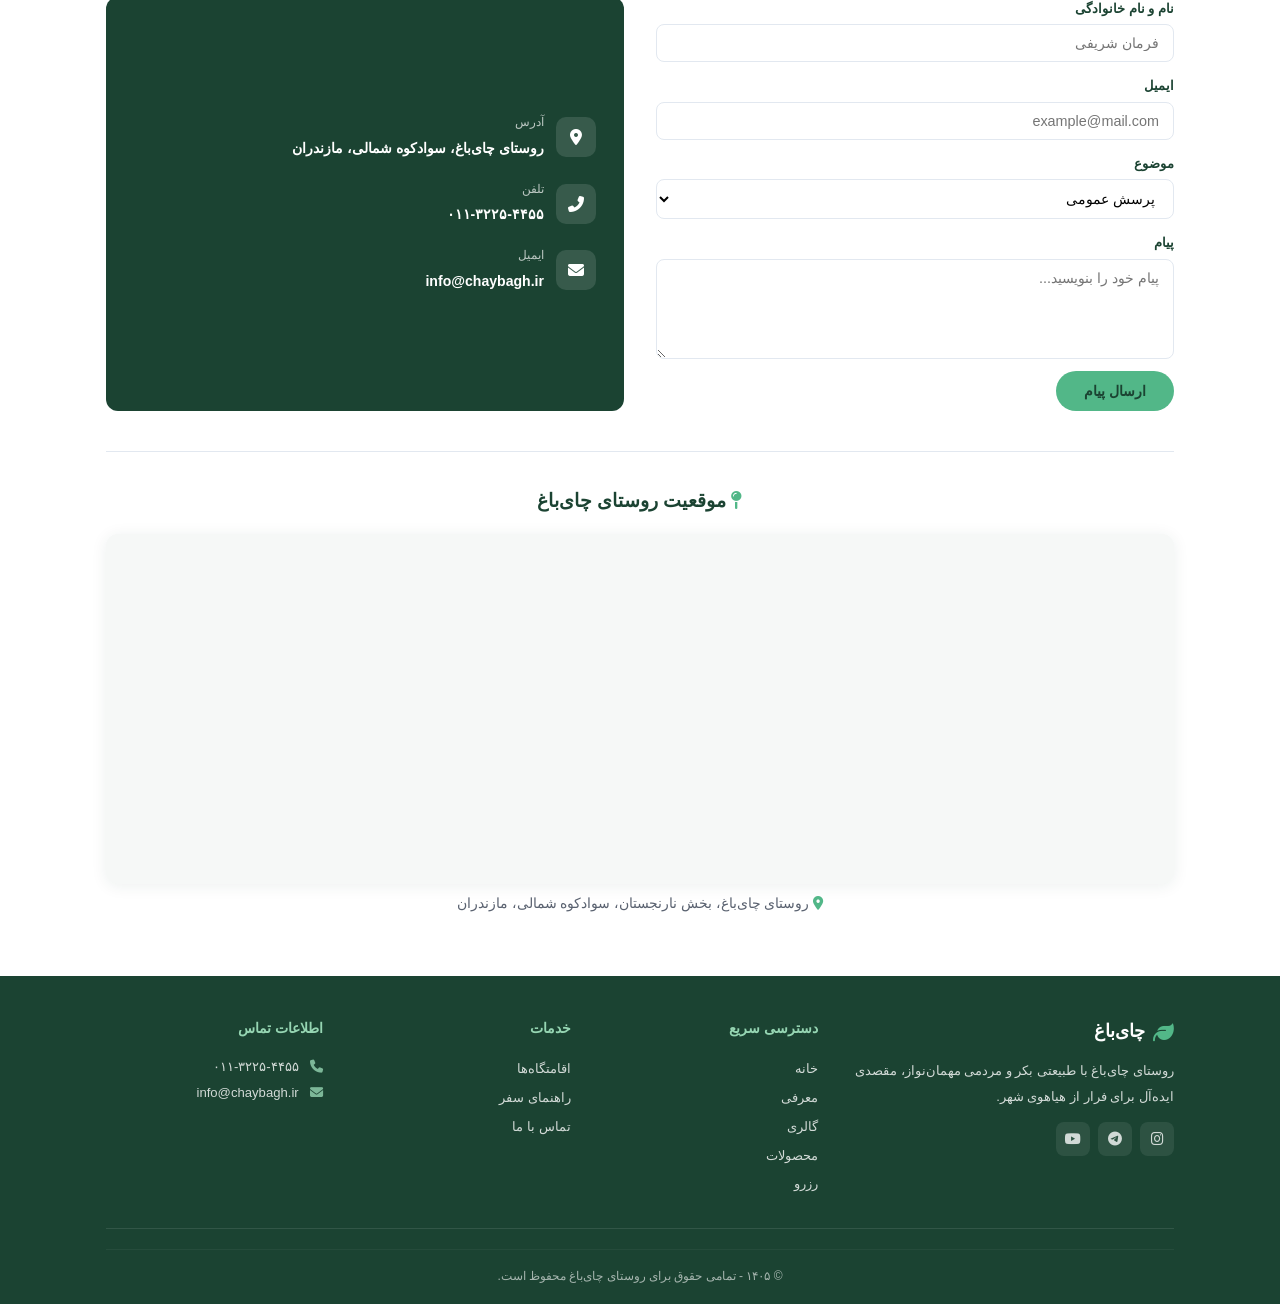
==== commit f343b246: "Update index.html" ====
--- a/index.html
+++ b/index.html
@@ -137,6 +137,178 @@
         </div>
     </section>
 
+    <!-- ===== آیین کهن: جشن تیرگان و لال شو ===== -->
+<section class="section section-alt" id="ancient-ritual">
+    <div class="container">
+        <div class="section-header">
+            <h2>جشن سیزدهم تیرماه <span style="color:var(--accent);font-size:0.7rem;">(تیرگان)</span></h2>
+            <p>جشنی به قدمت ۳۰۰۰ سال و آیین کهن «لال شو»</p>
+        </div>
+
+        <!-- معرفی کلی -->
+        <div class="ritual-intro">
+            <div class="ritual-text">
+                <h3><i class="fas fa-calendar-alt" style="color:var(--accent);"></i> جشنی به قدمت ۳۰۰۰ سال</h3>
+                <p>
+                    مراسم سیزدهم تیرماه، که با نام‌های «تیرماه سیزده شو»، «تیرماه سیزده» و «جشن تیرگان» نیز شناخته می‌شود، یکی از کهن‌ترین و اصیل‌ترین آیین‌های سرزمین طبرستان (مازندران، گلستان و بخش‌هایی از گیلان) است. قدمت این جشن به بیش از ۳۰۰۰ سال می‌رسد و ریشه در اساطیر و باورهای نیاکان ما دارد.
+                </p>
+                <div class="info-grid">
+                    <div class="info-item">
+                        <i class="fas fa-clock"></i>
+                        <span><strong>زمان برگزاری:</strong> سیزدهم تیرماه هر سال</span>
+                    </div>
+                    <div class="info-item">
+                        <i class="fas fa-map-pin"></i>
+                        <span><strong>مکان:</strong> مازندران، گلستان، گیلان</span>
+                    </div>
+                    <div class="info-item">
+                        <i class="fas fa-history"></i>
+                        <span><strong>قدمت:</strong> بیش از ۳۰۰۰ سال</span>
+                    </div>
+                </div>
+            </div>
+            <div class="ritual-image">
+                <img src="https://images.unsplash.com/photo-1532522750741-628fde798c1d?w=800&h=500&fit=crop&crop=center" alt="جشن تیرگان" loading="lazy" />
+                <span class="img-badge"><i class="fas fa-fire"></i> آیین کهن</span>
+            </div>
+        </div>
+
+        <!-- چرا این روز جشن گرفته می‌شود؟ -->
+        <div class="ritual-details">
+            <h3><i class="fas fa-question-circle" style="color:var(--accent);"></i> چرا این روز جشن گرفته می‌شود؟</h3>
+            <div class="details-grid">
+                <div class="detail-card">
+                    <i class="fas fa-umbrella"></i>
+                    <h4>پیروزی بر خشکسالی</h4>
+                    <p>بزرگداشت ایزد باران‌آور (تیر) بر دیو خشکسالی</p>
+                </div>
+                <div class="detail-card">
+                    <i class="fas fa-bow-arrow"></i>
+                    <h4>یادبود آرش کمانگیر</h4>
+                    <p>گرامیداشت دلاوری‌های آرش کمانگیر آملی</p>
+                </div>
+                <div class="detail-card">
+                    <i class="fas fa-crown"></i>
+                    <h4>پیروزی بر ضحاک</h4>
+                    <p>یادآور پیروزی کاوه آهنگر بر ضحاک</p>
+                </div>
+            </div>
+        </div>
+
+        <!-- آیین‌های عمومی -->
+        <div class="ritual-traditions">
+            <h3><i class="fas fa-star" style="color:var(--accent);"></i> آیین‌ها و رسوم عمومی</h3>
+            <div class="traditions-grid">
+                <div class="tradition-item">
+                    <i class="fas fa-utensils"></i>
+                    <span>پخت و خوردن خوراکی‌های سیزده‌گانه</span>
+                </div>
+                <div class="tradition-item">
+                    <i class="fas fa-book-open"></i>
+                    <span>خواندن اشعار کهن و نقل افسانه‌های محلی</span>
+                </div>
+                <div class="tradition-item">
+                    <i class="fas fa-tshirt"></i>
+                    <span>پوشیدن لباس‌های نو</span>
+                </div>
+                <div class="tradition-item">
+                    <i class="fas fa-water"></i>
+                    <span>آب‌پاشی به نشانه طلب باران</span>
+                </div>
+                <div class="tradition-item">
+                    <i class="fas fa-hands-praying"></i>
+                    <span>دعای خیر برای اعضای خانواده</span>
+                </div>
+            </div>
+        </div>
+
+        <!-- آیین لال شو -->
+        <div class="lal-ritual">
+            <div class="lal-header">
+                <h3><i class="fas fa-mask" style="color:var(--accent);"></i> آیین «لال شو»؛ قلب تپنده جشن تیرماه</h3>
+                <p>یکی از جذاب‌ترین، نمادین‌ترین و بی‌نظیرترین بخش‌های این جشن</p>
+            </div>
+
+            <div class="lal-grid">
+                <div class="lal-text">
+                    <h4>ریشه اساطیری لال</h4>
+                    <p>
+                        در باور مردم طبرستان، «لال» شخصیتی اسطوره‌ای است. افسانه چنین روایت می‌کند که روزگاری، مادری به دلیل سختی معیشت، نوزاد شیرخوار خود را به جنگل می‌برد و قنداقش را به شاخه درخت توت کهنسالی می‌آویزد. ناگهان درخت سینه می‌شکافد و کودک را در دل خود پنهان می‌کند. آن کودک با تغذیه از شیره درخت رشد می‌کند و بالغ می‌شود.
+                    </p>
+                    <p>
+                        هر سال در روز سیزدهم آبان (مصادف با سیزدهم تیرماه طبری)، او از درون درخت بیرون می‌آید، در آب رودخانه غسل می‌کند، خود را با شاخ و برگ گیاهان می‌پوشاند و به سوی مردم می‌آید. او در حالی که صورتش سیاه است، ترکه‌ای بلند از درخت توت در دست دارد و از سخن گفتن ناتوان است.
+                    </p>
+                </div>
+                <div class="lal-image">
+                    <img src="https://images.unsplash.com/photo-1504384308090-c894fdcc538d?w=800&h=500&fit=crop&crop=center" alt="آیین لال شو" loading="lazy" />
+                    <span class="img-badge"><i class="fas fa-mask"></i> لال شو</span>
+                </div>
+            </div>
+
+            <div class="lal-steps">
+                <h4>چگونه «لال شو» برگزار می‌شود؟</h4>
+                <div class="steps-grid">
+                    <div class="step">
+                        <span class="step-number">۱</span>
+                        <p>صورت خود را سیاه می‌کنند و کلامی سخن نمی‌گویند</p>
+                    </div>
+                    <div class="step">
+                        <span class="step-number">۲</span>
+                        <p>پوششی ویژه مانند لال بر تن می‌کنند</p>
+                    </div>
+                    <div class="step">
+                        <span class="step-number">۳</span>
+                        <p>ترکه‌ای بلند به دست می‌گیرند</p>
+                    </div>
+                    <div class="step">
+                        <span class="step-number">۴</span>
+                        <p>به همراه خواننده به تمام خانه‌های محله سر می‌زنند</p>
+                    </div>
+                    <div class="step">
+                        <span class="step-number">۵</span>
+                        <p>با ضربه آرام ترکه، نیت اهالی را می‌پذیرند</p>
+                    </div>
+                    <div class="step">
+                        <span class="step-number">۶</span>
+                        <p>شیرینی و تنقلات جمع‌آوری کرده و میان کودکان تقسیم می‌کنند</p>
+                    </div>
+                </div>
+            </div>
+
+            <div class="lal-significance">
+                <div class="significance-box">
+                    <i class="fas fa-heart" style="color:var(--accent);"></i>
+                    <h4>جایگاه «لال شو» در فرهنگ مازندران</h4>
+                    <p>
+                        «لال شو» تنها یک سرگرمی شب‌چره‌ای نیست؛ بلکه آیینی است که پیوند عمیقی با اسطوره‌ها، طبیعت‌پرستی و همبستگی اجتماعی دارد. این آیین نماد بازگشت به طبیعت، تبرک‌جویی و بخشش است. همچنین این مراسم، فرصتی برای دیدار همسایگان، تقویت روابط قومی و انتقال فرهنگ شفاهی به نسل جوان است.
+                    </p>
+                </div>
+            </div>
+        </div>
+
+        <!-- وضعیت امروز -->
+        <div class="ritual-status">
+            <h3><i class="fas fa-info-circle" style="color:var(--accent);"></i> وضعیت امروز جشن سیزدهم تیرماه</h3>
+            <p>
+                متأسفانه، بسیاری از آیین‌های سنتی در گذر زمان کمرنگ شده‌اند و جشن سیزدهم تیر نیز از این قاعده مستثنی نیست. امروزه تنها در مناطق معدودی از شمال ایران، به ویژه برخی روستاهای مازندران، این مراسم به شکل کامل برگزار می‌شود. با این حال، این آیین ارزشمند در فهرست میراث ناملموس ایران در سال ۱۳۹۱ به ثبت رسیده است و تلاش‌هایی برای احیای آن در حال انجام است.
+            </p>
+            <p style="margin-top:12px;">
+                <strong>روستای لاویج</strong> در مازندران، به عنوان یکی از مهم‌ترین مقاصد برای برگزاری این آیین کهن شناخته می‌شود و هر ساله گردشگران و علاقه‌مندان به فرهنگ بومی را به خود جذب می‌کند.
+            </p>
+        </div>
+
+        <!-- سخن پایانی -->
+        <div class="ritual-conclusion">
+            <div style="background:var(--accent-lighter); border-radius:var(--radius); padding:20px; text-align:center;">
+                <p style="font-size:0.95rem; color:var(--primary);">
+                    <i class="fas fa-quote-right" style="color:var(--accent);"></i>
+                    جشن سیزدهم تیرماه و آیین «لال شو»، میراثی گرانبها از نیاکان ماست که نه تنها سرشار از شور و نشاط است، بلکه دریچه‌ای به سوی باورها، اسطوره‌ها و همدلی مردمان این سرزمین می‌گشاید. پاسداشت این آیین‌ها، پاسداشت هویت و پیوند با ریشه‌های فرهنگی ماست.
+                </p>
+            </div>
+        </div>
+    </div>
+</section>
+    
     <!-- ===== محصولات محلی ===== -->
     <section class="section section-alt" id="products">
         <div class="container">
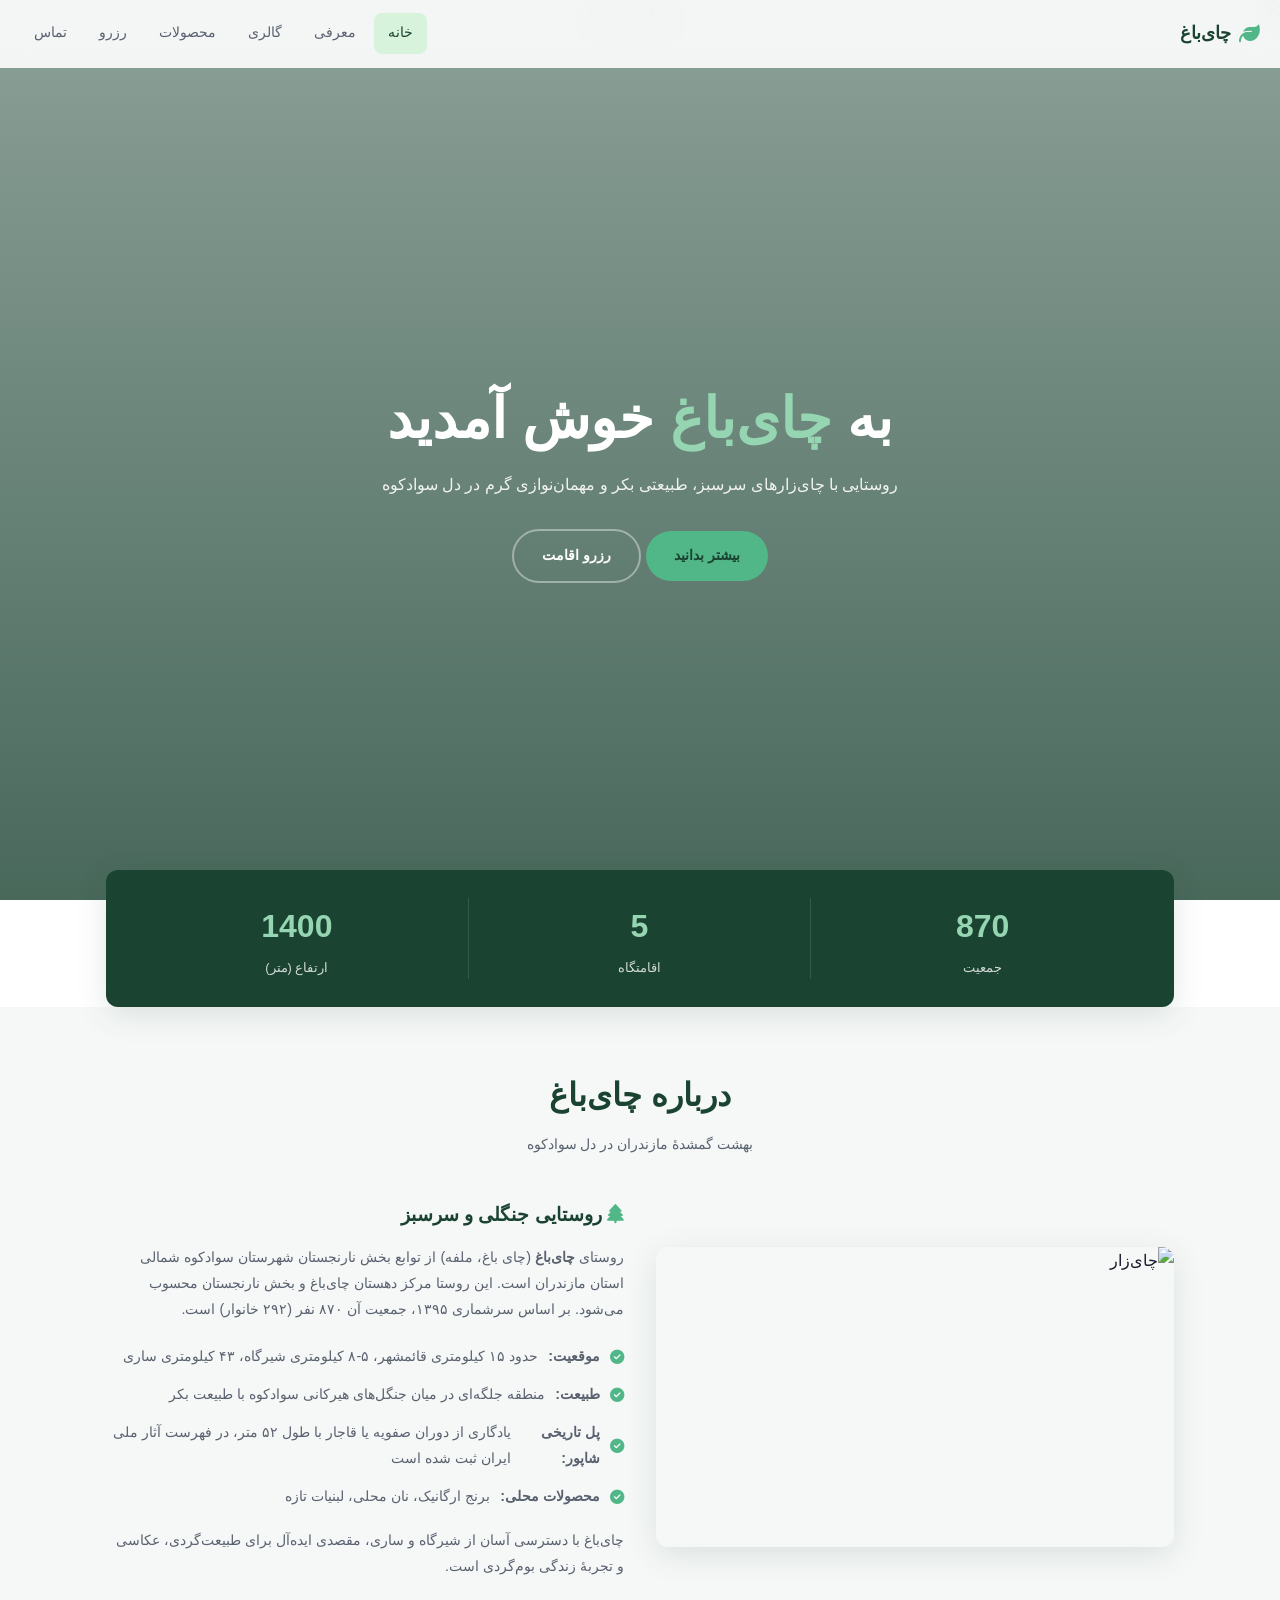
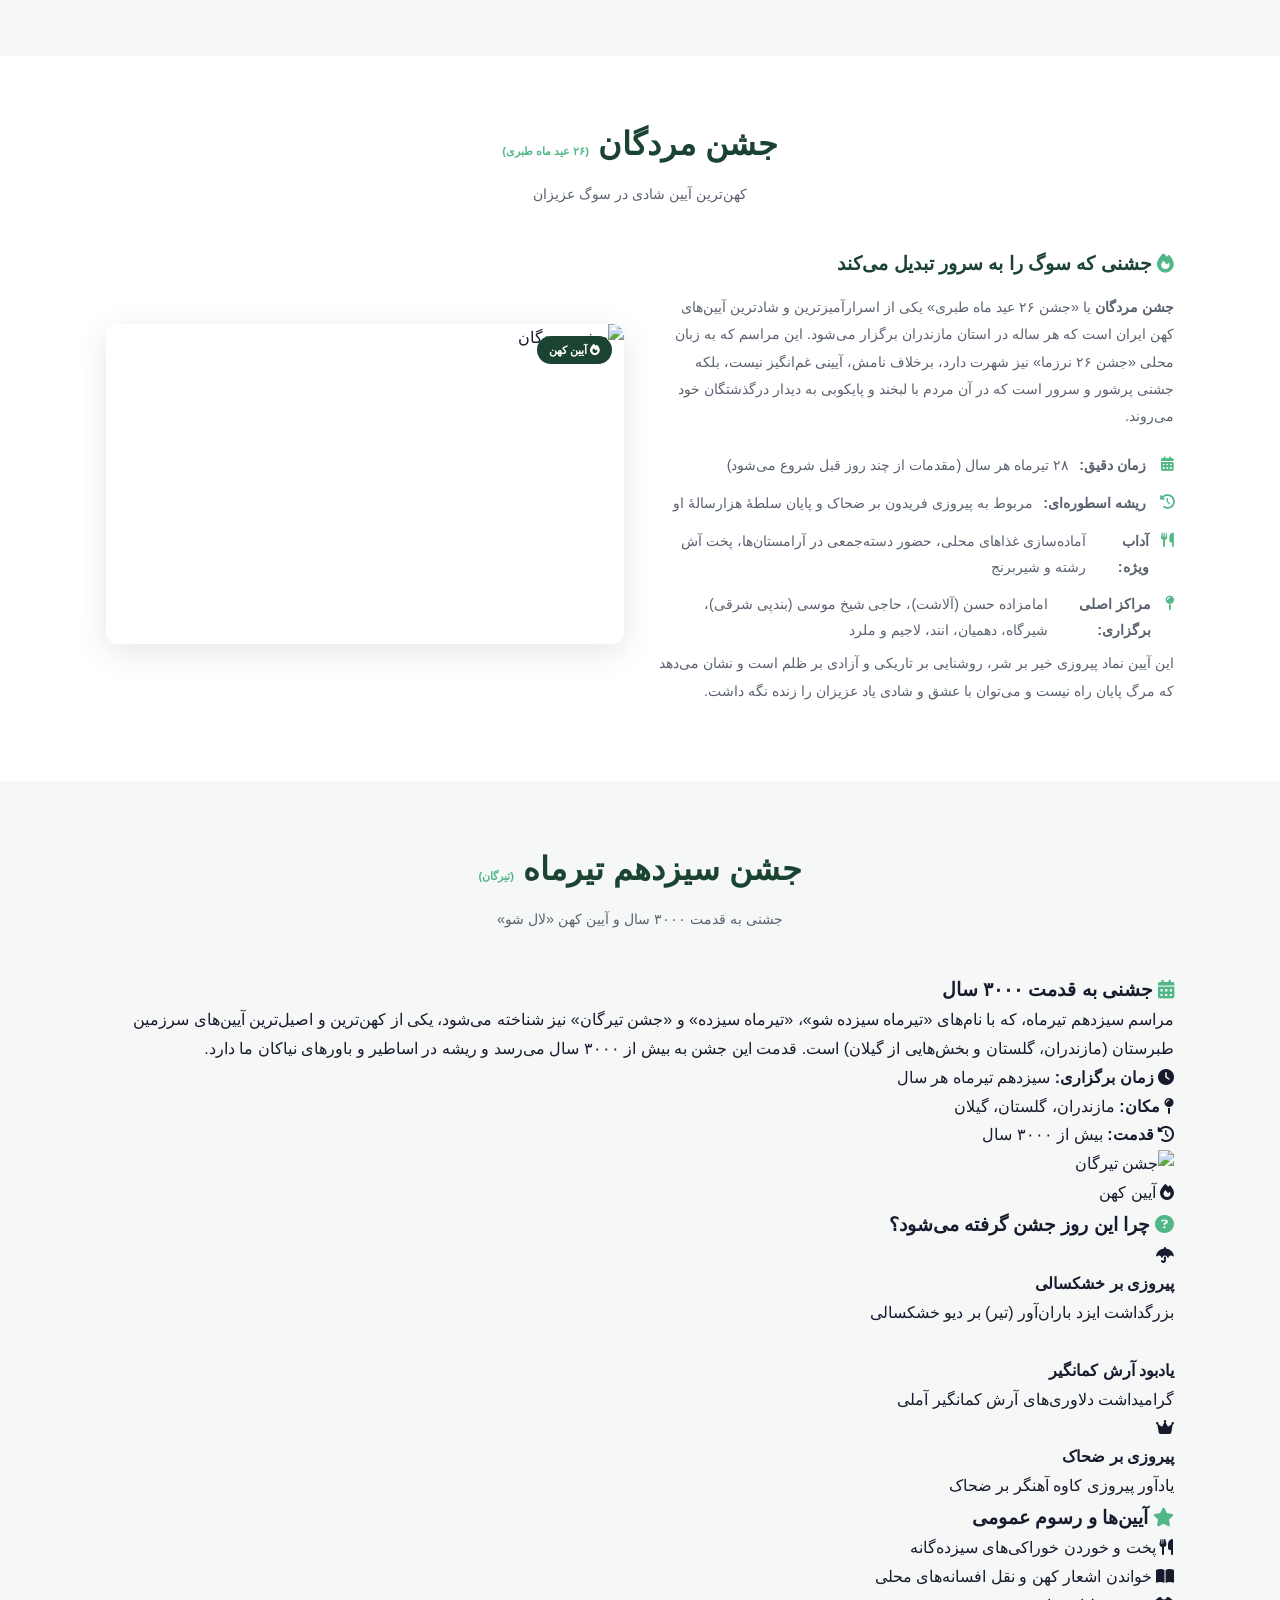
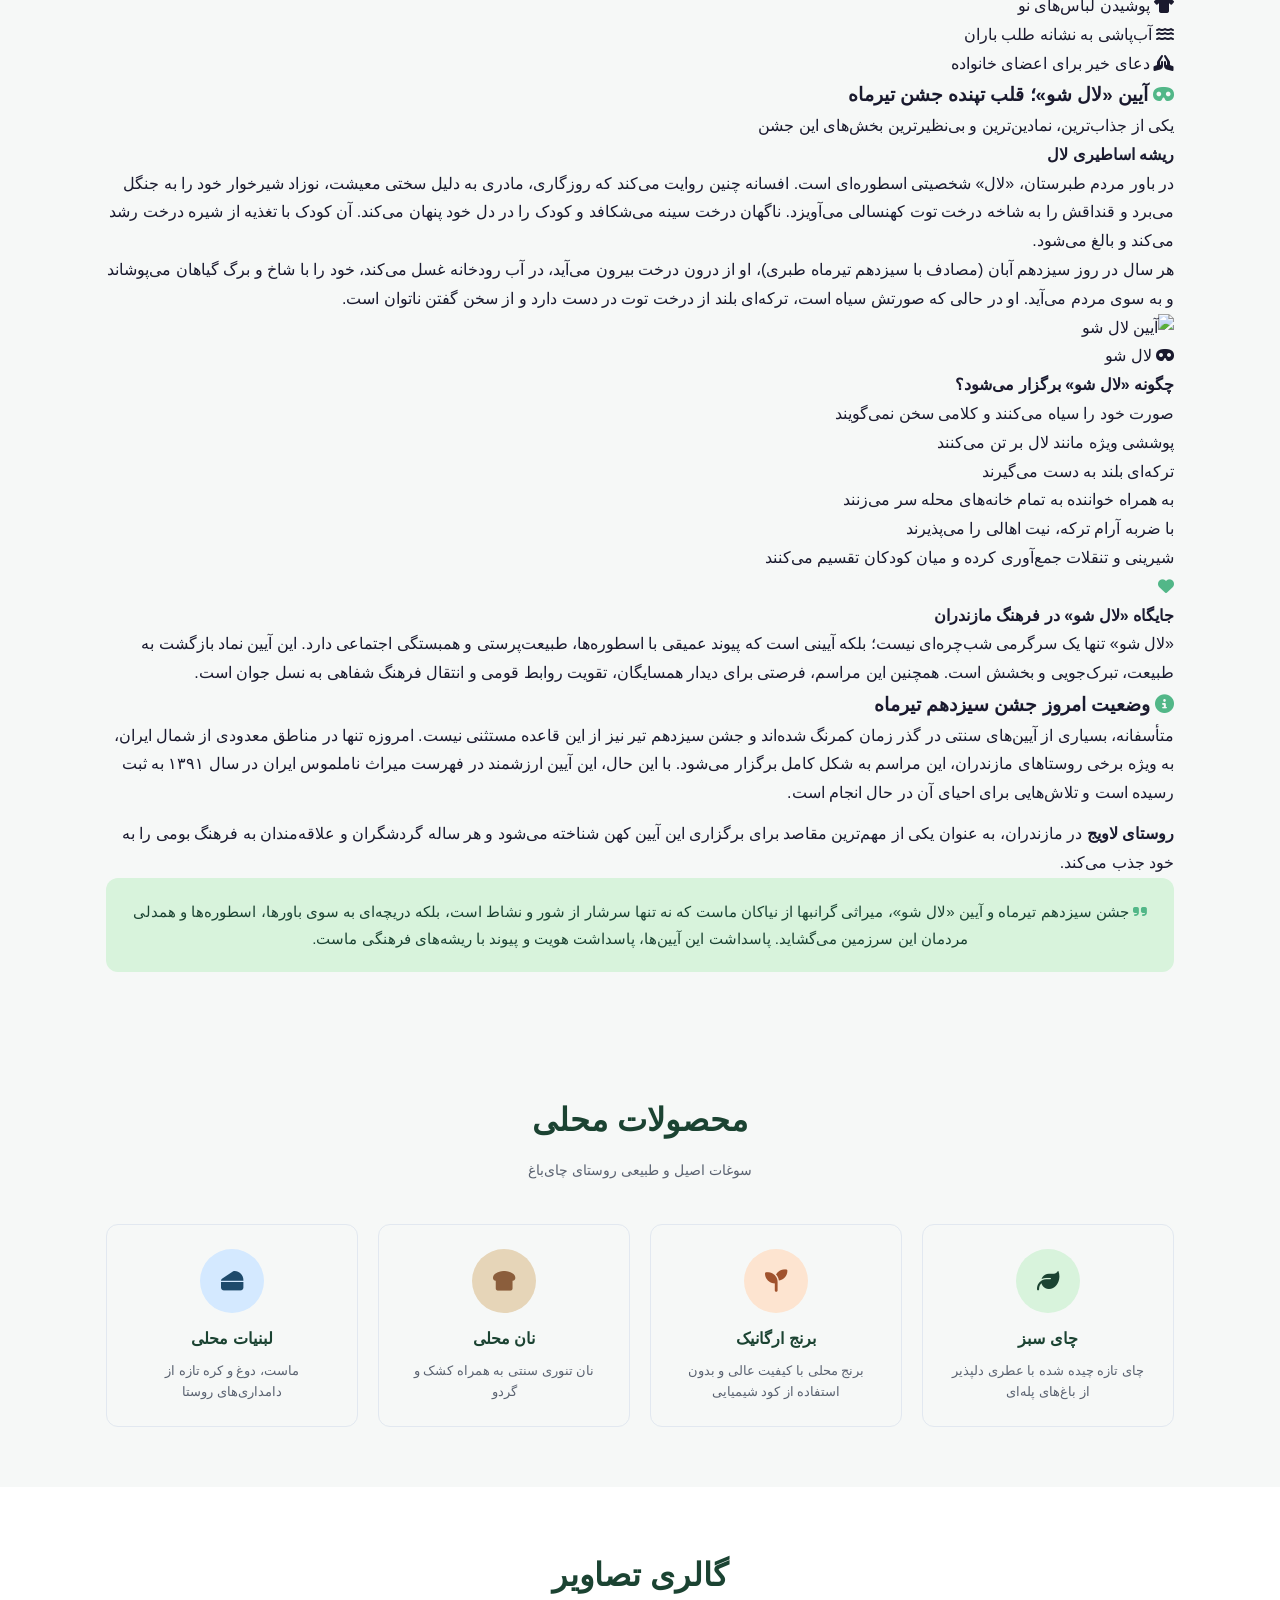
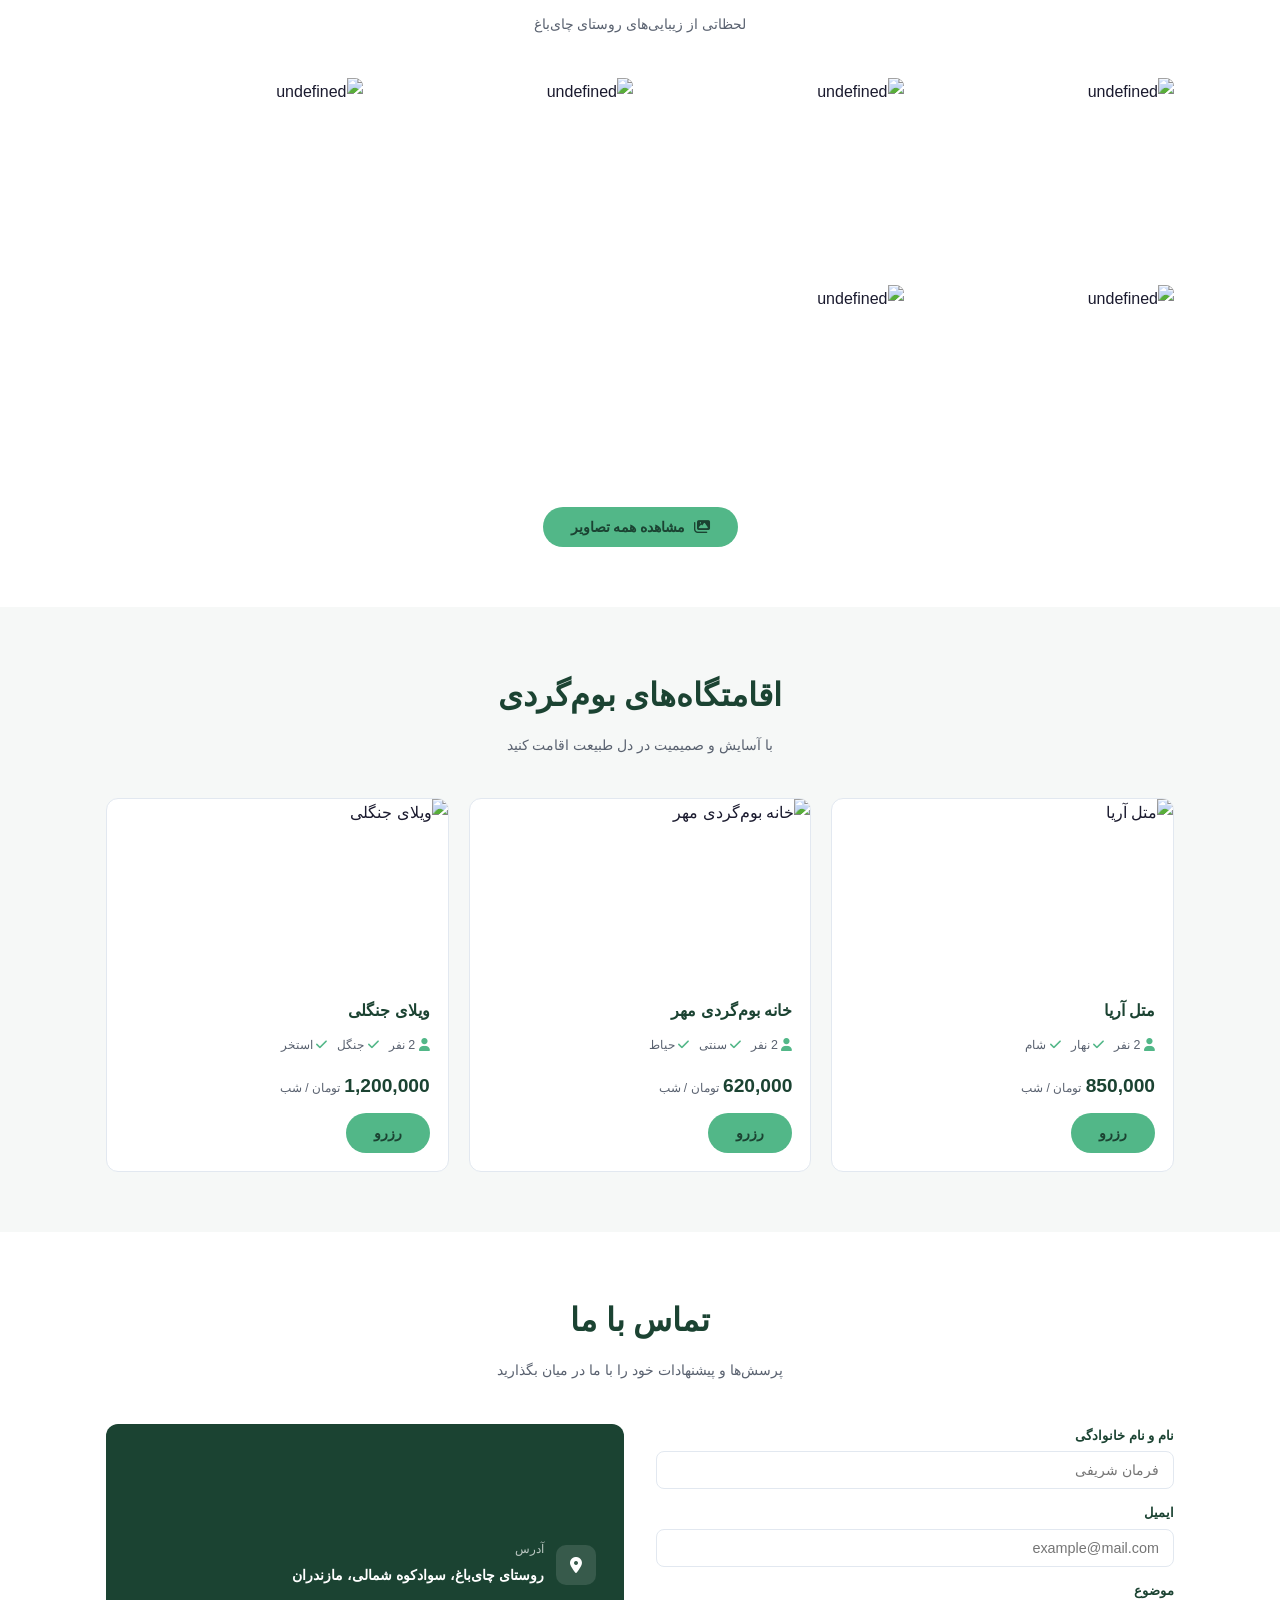
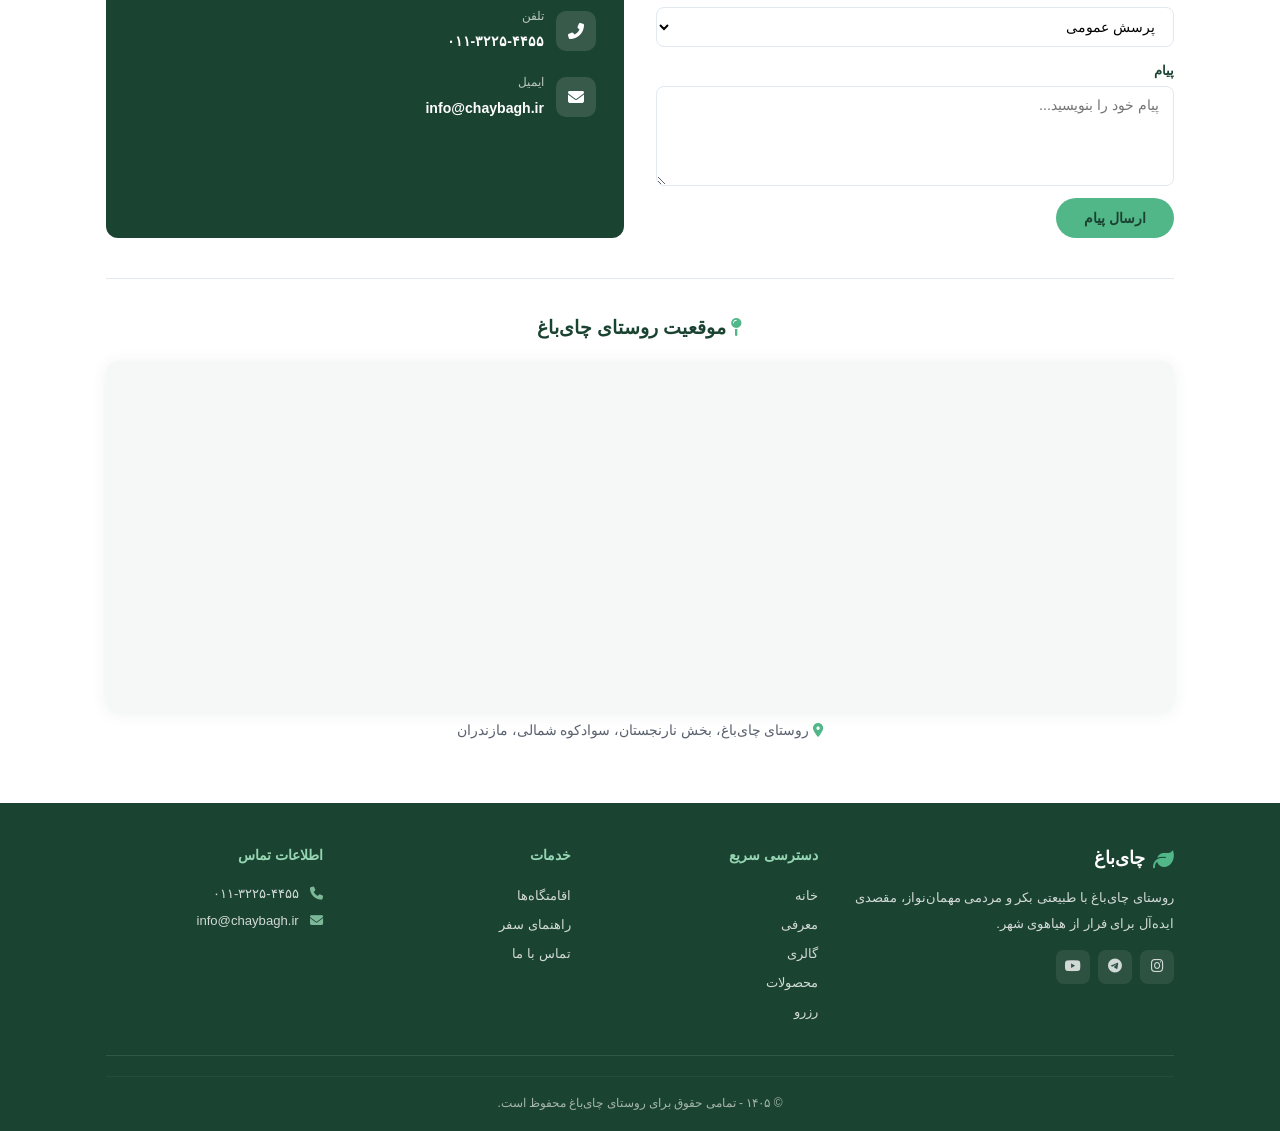
==== commit a2b813d2: "Update index.html" ====
--- a/index.html
+++ b/index.html
@@ -249,27 +249,21 @@
                 <h4>چگونه «لال شو» برگزار می‌شود؟</h4>
                 <div class="steps-grid">
                     <div class="step">
-                        <span class="step-number">۱</span>
                         <p>صورت خود را سیاه می‌کنند و کلامی سخن نمی‌گویند</p>
                     </div>
                     <div class="step">
-                        <span class="step-number">۲</span>
                         <p>پوششی ویژه مانند لال بر تن می‌کنند</p>
                     </div>
                     <div class="step">
-                        <span class="step-number">۳</span>
                         <p>ترکه‌ای بلند به دست می‌گیرند</p>
                     </div>
                     <div class="step">
-                        <span class="step-number">۴</span>
                         <p>به همراه خواننده به تمام خانه‌های محله سر می‌زنند</p>
                     </div>
                     <div class="step">
-                        <span class="step-number">۵</span>
                         <p>با ضربه آرام ترکه، نیت اهالی را می‌پذیرند</p>
                     </div>
                     <div class="step">
-                        <span class="step-number">۶</span>
                         <p>شیرینی و تنقلات جمع‌آوری کرده و میان کودکان تقسیم می‌کنند</p>
                     </div>
                 </div>
--- a/style.css
+++ b/style.css
@@ -993,3 +993,318 @@
     }
     .products-grid {
  
+/* ===== آیین کهن ===== */
+#ancient-ritual .ritual-intro {
+    display: grid;
+    grid-template-columns: 1fr 1fr;
+    gap: 32px;
+    align-items: center;
+    margin-bottom: 40px;
+}
+#ancient-ritual .ritual-text h3 {
+    font-size: 1.2rem;
+    color: var(--primary);
+    margin-bottom: 12px;
+}
+#ancient-ritual .ritual-text p {
+    color: var(--text-muted);
+    font-size: 0.95rem;
+    line-height: 1.9;
+    margin-bottom: 16px;
+}
+#ancient-ritual .ritual-image {
+    border-radius: var(--radius);
+    overflow: hidden;
+    box-shadow: var(--shadow-lg);
+    position: relative;
+}
+#ancient-ritual .ritual-image img {
+    width: 100%;
+    height: 300px;
+    object-fit: cover;
+}
+#ancient-ritual .ritual-image .img-badge {
+    position: absolute;
+    top: 12px;
+    right: 12px;
+    background: var(--primary);
+    color: #fff;
+    padding: 4px 12px;
+    border-radius: 20px;
+    font-size: 0.7rem;
+    font-weight: 600;
+}
+
+/* اطلاعات کلی */
+#ancient-ritual .info-grid {
+    display: grid;
+    grid-template-columns: 1fr 1fr;
+    gap: 10px;
+    background: var(--bg-alt);
+    border-radius: var(--radius-sm);
+    padding: 16px;
+}
+#ancient-ritual .info-item {
+    display: flex;
+    align-items: center;
+    gap: 8px;
+    font-size: 0.85rem;
+    color: var(--text);
+}
+#ancient-ritual .info-item i {
+    color: var(--accent);
+    width: 20px;
+}
+
+/* چرا این روز */
+#ancient-ritual .ritual-details {
+    margin: 40px 0;
+}
+#ancient-ritual .ritual-details h3 {
+    font-size: 1.1rem;
+    color: var(--primary);
+    margin-bottom: 16px;
+}
+#ancient-ritual .details-grid {
+    display: grid;
+    grid-template-columns: repeat(3, 1fr);
+    gap: 16px;
+}
+#ancient-ritual .detail-card {
+    background: var(--card);
+    border-radius: var(--radius);
+    padding: 20px;
+    text-align: center;
+    border: 1px solid var(--border);
+    transition: all var(--transition);
+}
+#ancient-ritual .detail-card:hover {
+    border-color: var(--accent);
+    box-shadow: var(--shadow);
+    transform: translateY(-4px);
+}
+#ancient-ritual .detail-card i {
+    font-size: 1.8rem;
+    color: var(--accent);
+    margin-bottom: 10px;
+}
+#ancient-ritual .detail-card h4 {
+    font-size: 0.95rem;
+    font-weight: 700;
+    color: var(--primary);
+    margin-bottom: 4px;
+}
+#ancient-ritual .detail-card p {
+    font-size: 0.82rem;
+    color: var(--text-muted);
+}
+
+/* آیین‌های عمومی */
+#ancient-ritual .ritual-traditions {
+    margin: 40px 0;
+}
+#ancient-ritual .ritual-traditions h3 {
+    font-size: 1.1rem;
+    color: var(--primary);
+    margin-bottom: 16px;
+}
+#ancient-ritual .traditions-grid {
+    display: grid;
+    grid-template-columns: repeat(auto-fill, minmax(200px, 1fr));
+    gap: 10px;
+}
+#ancient-ritual .tradition-item {
+    display: flex;
+    align-items: center;
+    gap: 10px;
+    padding: 10px 14px;
+    background: var(--bg);
+    border-radius: var(--radius-sm);
+    border: 1px solid var(--border);
+    font-size: 0.85rem;
+    color: var(--text);
+}
+#ancient-ritual .tradition-item i {
+    color: var(--accent);
+    width: 20px;
+}
+
+/* لال شو */
+#ancient-ritual .lal-ritual {
+    background: var(--bg-alt);
+    border-radius: var(--radius);
+    padding: 30px;
+    margin: 40px 0;
+}
+#ancient-ritual .lal-header {
+    text-align: center;
+    margin-bottom: 24px;
+}
+#ancient-ritual .lal-header h3 {
+    font-size: 1.2rem;
+    color: var(--primary);
+}
+#ancient-ritual .lal-header p {
+    color: var(--text-muted);
+    font-size: 0.9rem;
+}
+#ancient-ritual .lal-grid {
+    display: grid;
+    grid-template-columns: 1fr 1fr;
+    gap: 24px;
+    margin-bottom: 24px;
+}
+#ancient-ritual .lal-text h4 {
+    font-size: 1rem;
+    color: var(--primary);
+    margin-bottom: 8px;
+}
+#ancient-ritual .lal-text p {
+    color: var(--text-muted);
+    font-size: 0.9rem;
+    line-height: 1.9;
+    margin-bottom: 12px;
+}
+#ancient-ritual .lal-image {
+    border-radius: var(--radius);
+    overflow: hidden;
+    box-shadow: var(--shadow);
+    position: relative;
+}
+#ancient-ritual .lal-image img {
+    width: 100%;
+    height: 250px;
+    object-fit: cover;
+}
+#ancient-ritual .lal-image .img-badge {
+    position: absolute;
+    top: 12px;
+    right: 12px;
+    background: var(--primary);
+    color: #fff;
+    padding: 4px 12px;
+    border-radius: 20px;
+    font-size: 0.7rem;
+    font-weight: 600;
+}
+
+/* مراحل لال شو */
+#ancient-ritual .lal-steps {
+    margin: 24px 0;
+}
+#ancient-ritual .lal-steps h4 {
+    font-size: 1rem;
+    color: var(--primary);
+    margin-bottom: 12px;
+}
+#ancient-ritual .steps-grid {
+    display: grid;
+    grid-template-columns: repeat(3, 1fr);
+    gap: 12px;
+}
+#ancient-ritual .step {
+    display: flex;
+    align-items: center;
+    gap: 10px;
+    background: var(--card);
+    border-radius: var(--radius-sm);
+    padding: 12px 16px;
+    border: 1px solid var(--border);
+}
+#ancient-ritual .step-number {
+    display: inline-flex;
+    align-items: center;
+    justify-content: center;
+    width: 28px;
+    height: 28px;
+    border-radius: 50%;
+    background: var(--accent);
+    color: var(--primary);
+    font-weight: 700;
+    font-size: 0.8rem;
+    flex-shrink: 0;
+}
+#ancient-ritual .step p {
+    font-size: 0.82rem;
+    color: var(--text-muted);
+    margin: 0;
+}
+
+/* جایگاه لال شو */
+#ancient-ritual .lal-significance {
+    margin: 24px 0;
+}
+#ancient-ritual .significance-box {
+    background: var(--card);
+    border-radius: var(--radius);
+    padding: 20px;
+    border: 1px solid var(--border);
+    text-align: center;
+}
+#ancient-ritual .significance-box i {
+    font-size: 2rem;
+    margin-bottom: 8px;
+}
+#ancient-ritual .significance-box h4 {
+    font-size: 1rem;
+    color: var(--primary);
+    margin-bottom: 8px;
+}
+#ancient-ritual .significance-box p {
+    font-size: 0.9rem;
+    color: var(--text-muted);
+    line-height: 1.8;
+    max-width: 700px;
+    margin: 0 auto;
+}
+
+/* وضعیت امروز */
+#ancient-ritual .ritual-status {
+    margin: 40px 0;
+}
+#ancient-ritual .ritual-status h3 {
+    font-size: 1.1rem;
+    color: var(--primary);
+    margin-bottom: 12px;
+}
+#ancient-ritual .ritual-status p {
+    color: var(--text-muted);
+    font-size: 0.9rem;
+    line-height: 1.9;
+}
+
+/* سخن پایانی */
+#ancient-ritual .ritual-conclusion {
+    margin-top: 32px;
+}
+
+/* ===== ریسپانسیو آیین کهن ===== */
+@media (max-width: 768px) {
+    #ancient-ritual .ritual-intro {
+        grid-template-columns: 1fr;
+    }
+    #ancient-ritual .details-grid {
+        grid-template-columns: 1fr;
+    }
+    #ancient-ritual .lal-grid {
+        grid-template-columns: 1fr;
+    }
+    #ancient-ritual .steps-grid {
+        grid-template-columns: 1fr 1fr;
+    }
+    #ancient-ritual .info-grid {
+        grid-template-columns: 1fr;
+    }
+    #ancient-ritual .lal-ritual {
+        padding: 16px;
+    }
+}
+
+@media (max-width: 480px) {
+    #ancient-ritual .steps-grid {
+        grid-template-columns: 1fr;
+    }
+    #ancient-ritual .traditions-grid {
+        grid-template-columns: 1fr;
+    }
+}
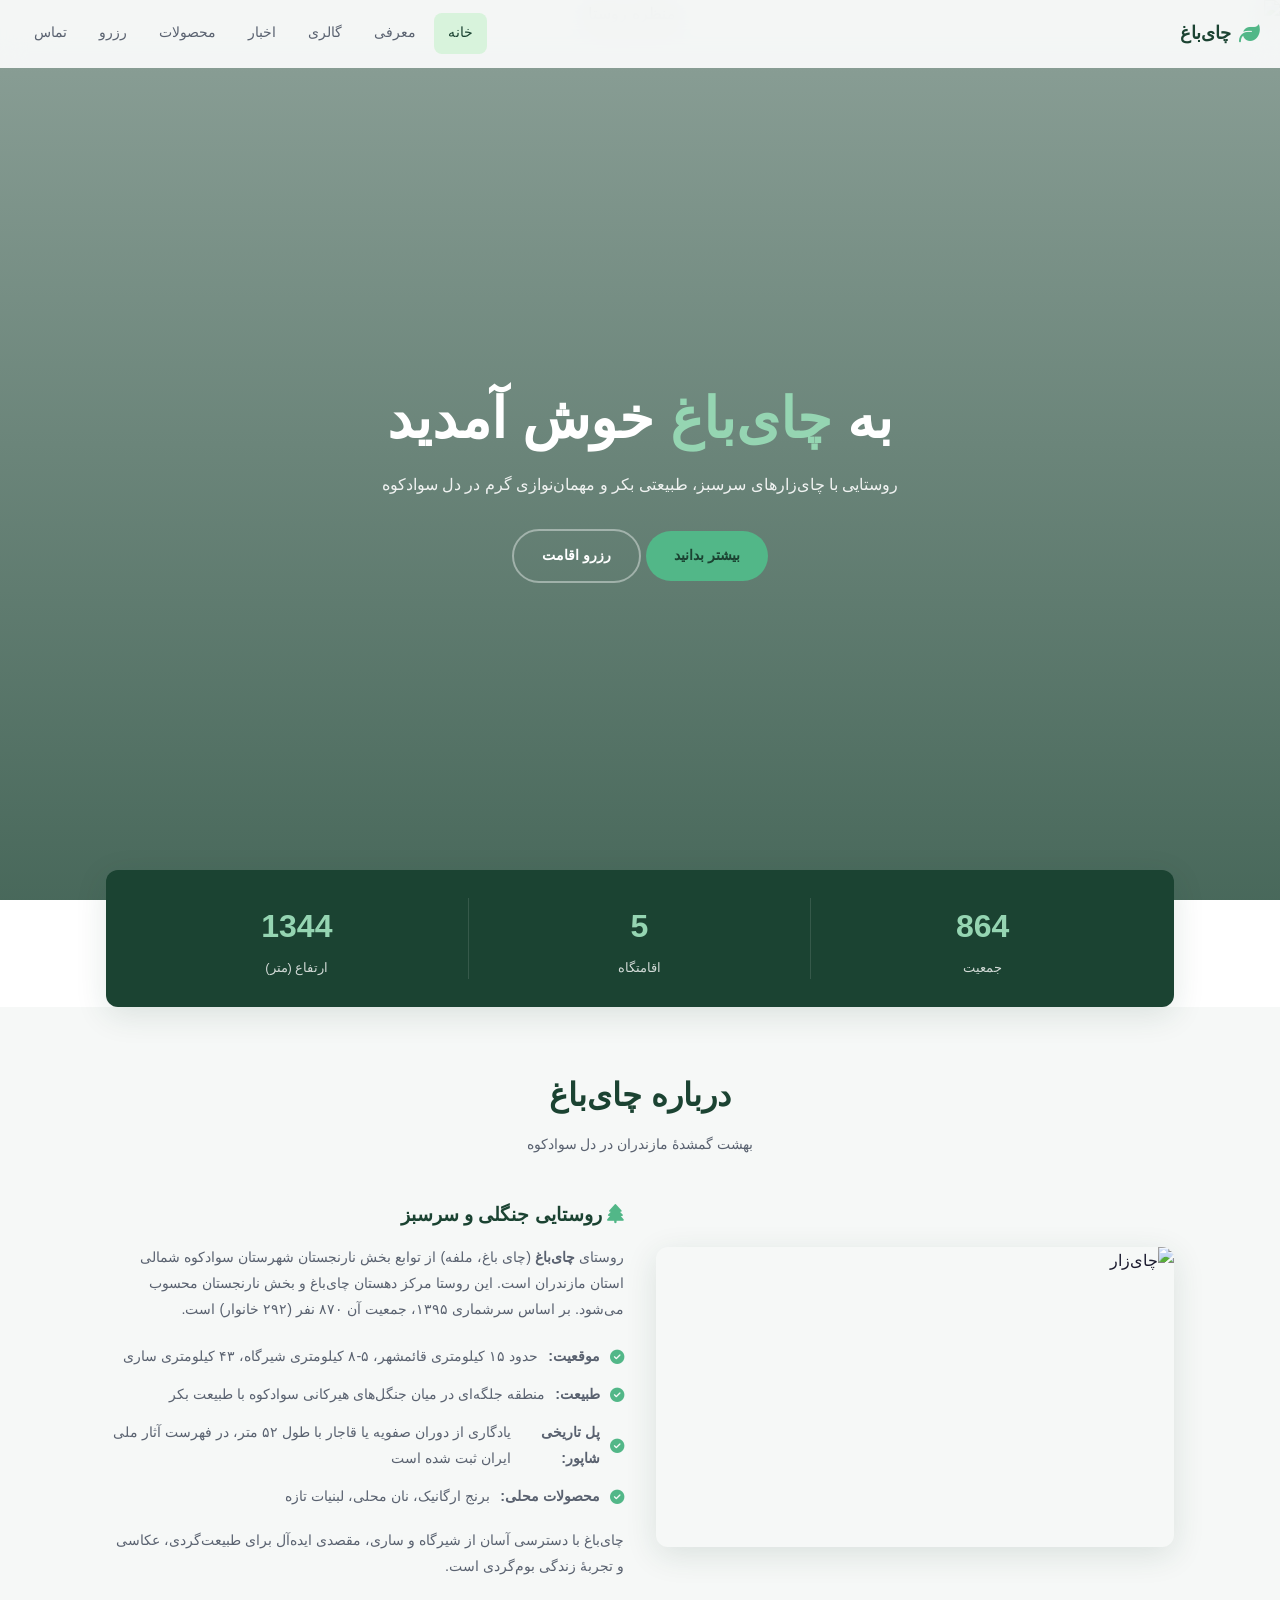
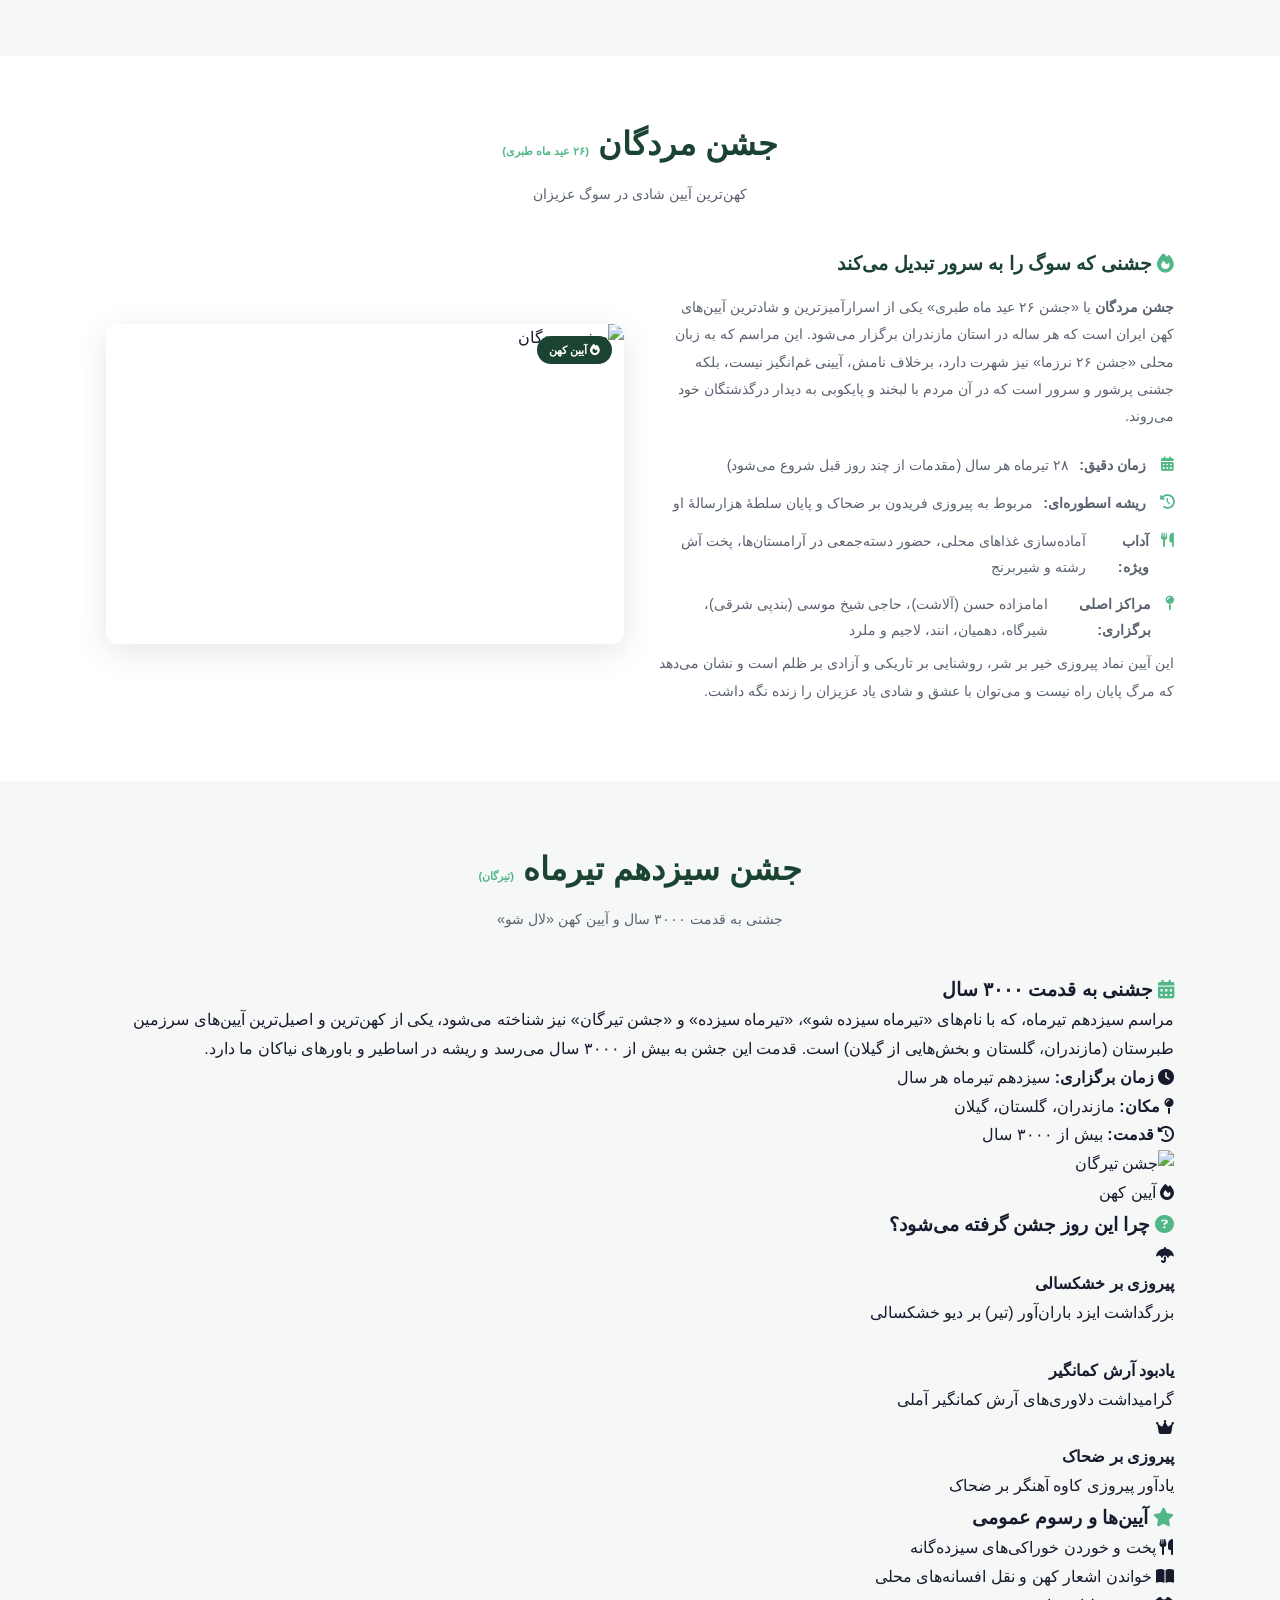
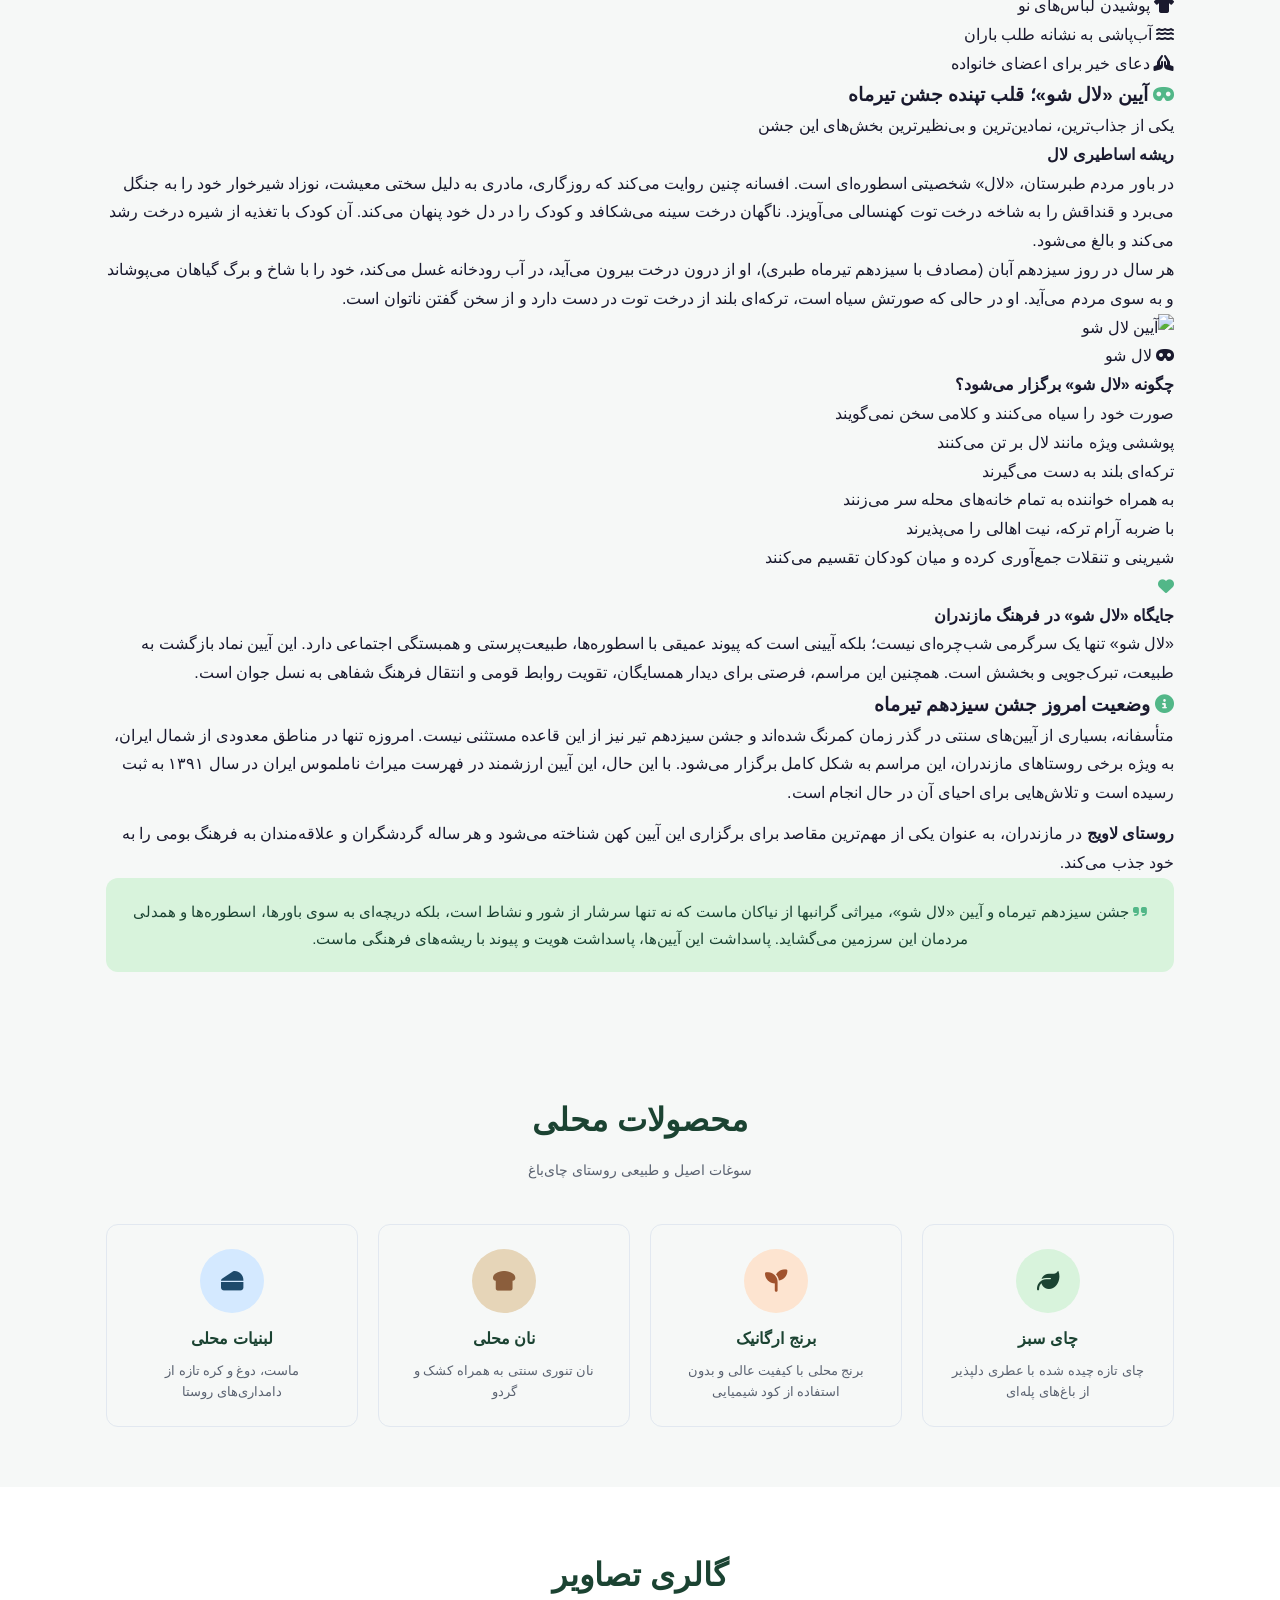
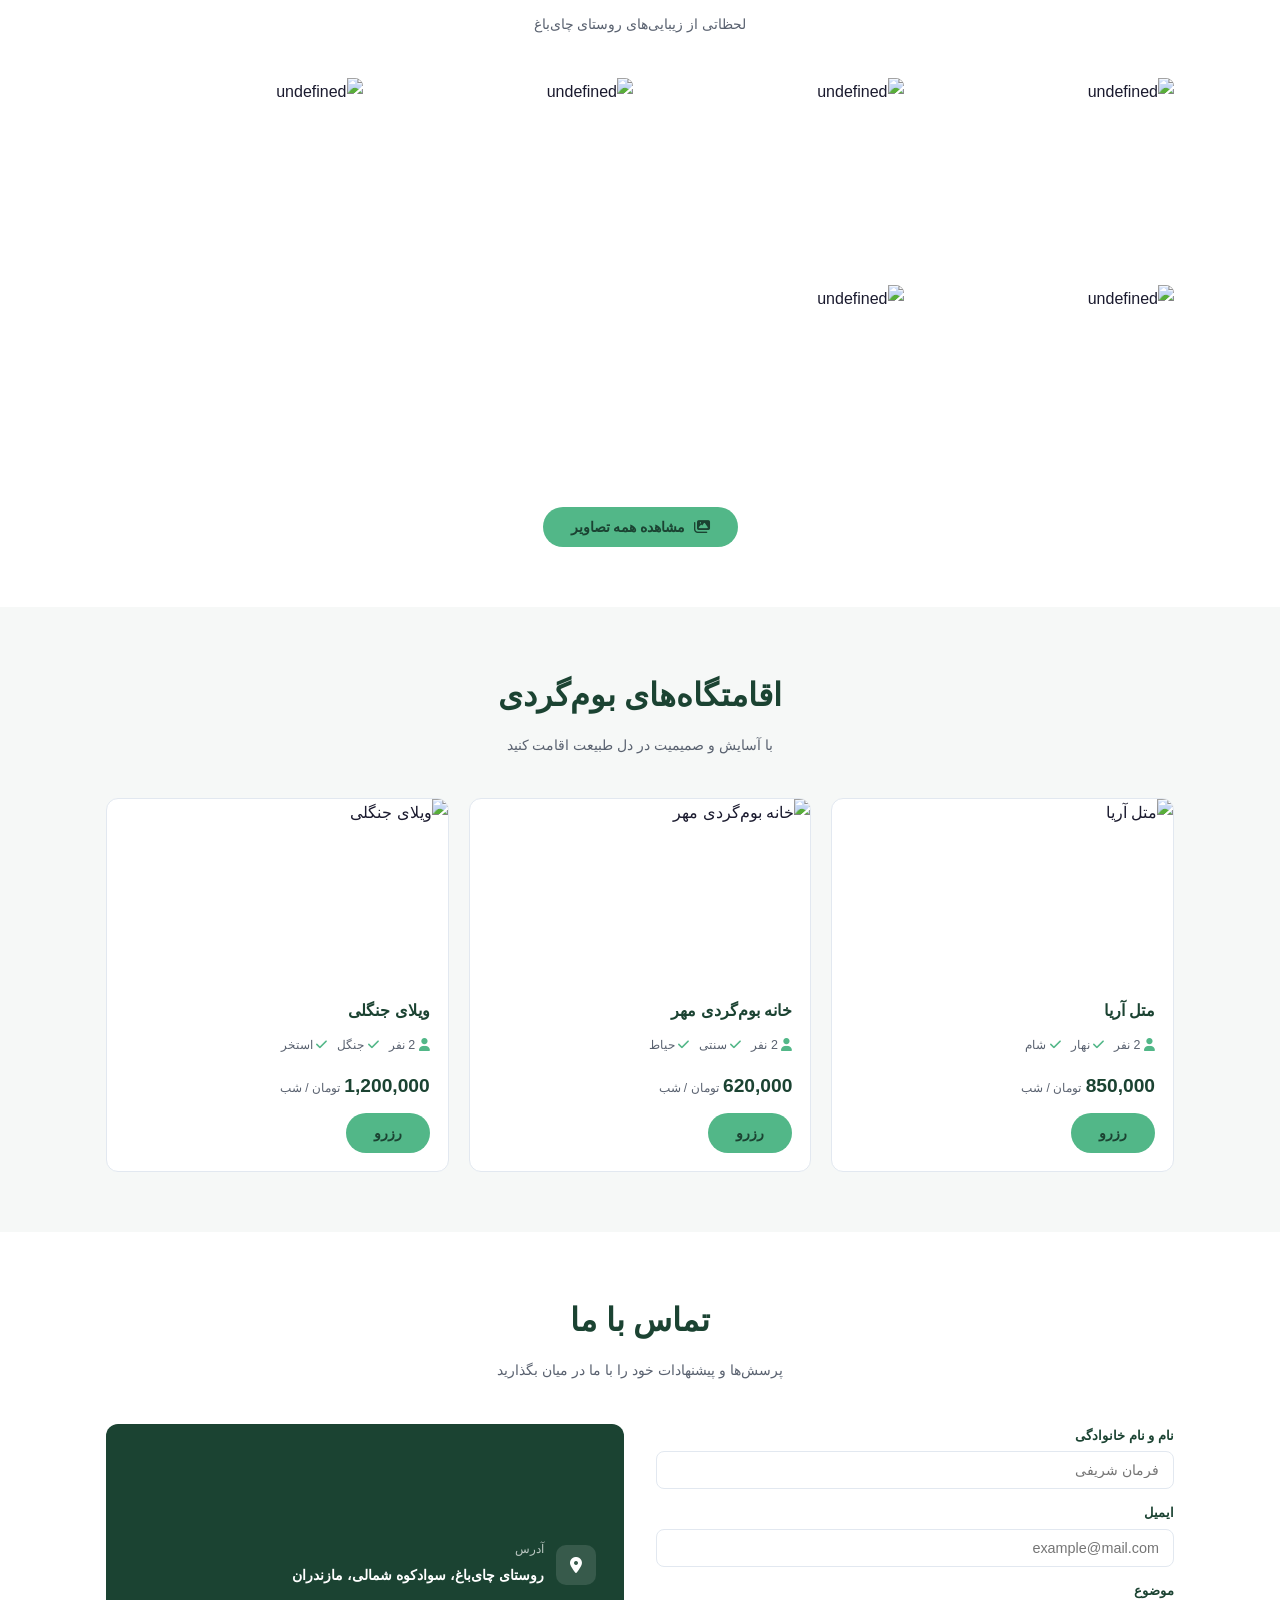
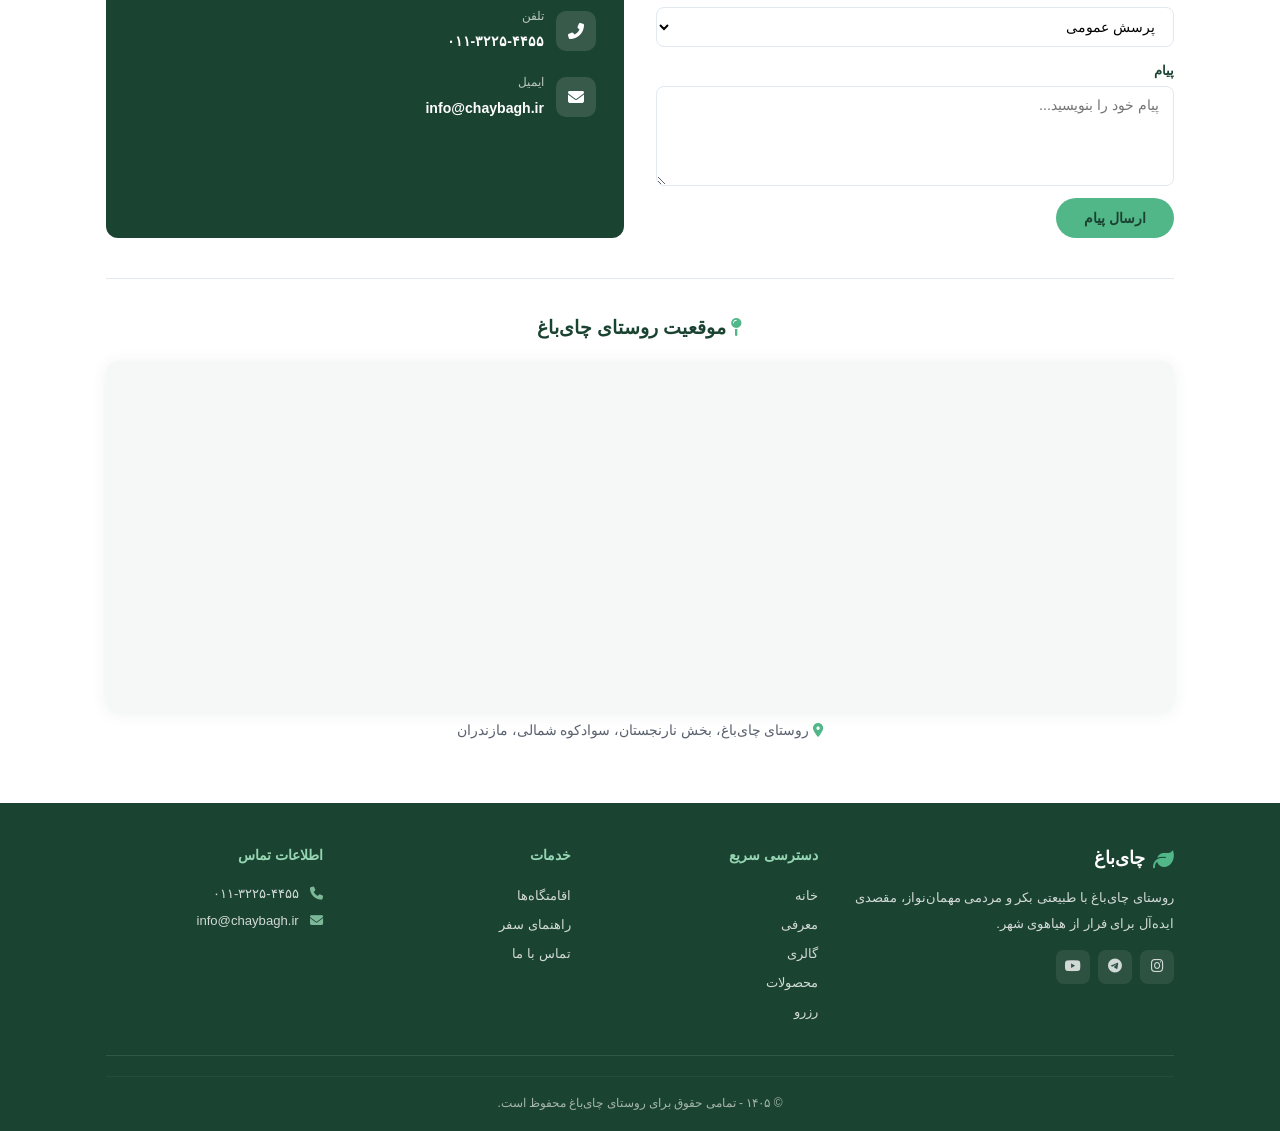
==== commit 46f82fa4: "Update index.html" ====
--- a/index.html
+++ b/index.html
@@ -20,6 +20,7 @@
             <a href="#hero" class="active">خانه</a>
             <a href="#about">معرفی</a>
             <a href="#gallery">گالری</a>
+            <a herf="news.html">اخبار </a>
             <a href="#products">محصولات</a>
             <a href="#booking">رزرو</a>
             <a href="#contact">تماس</a>
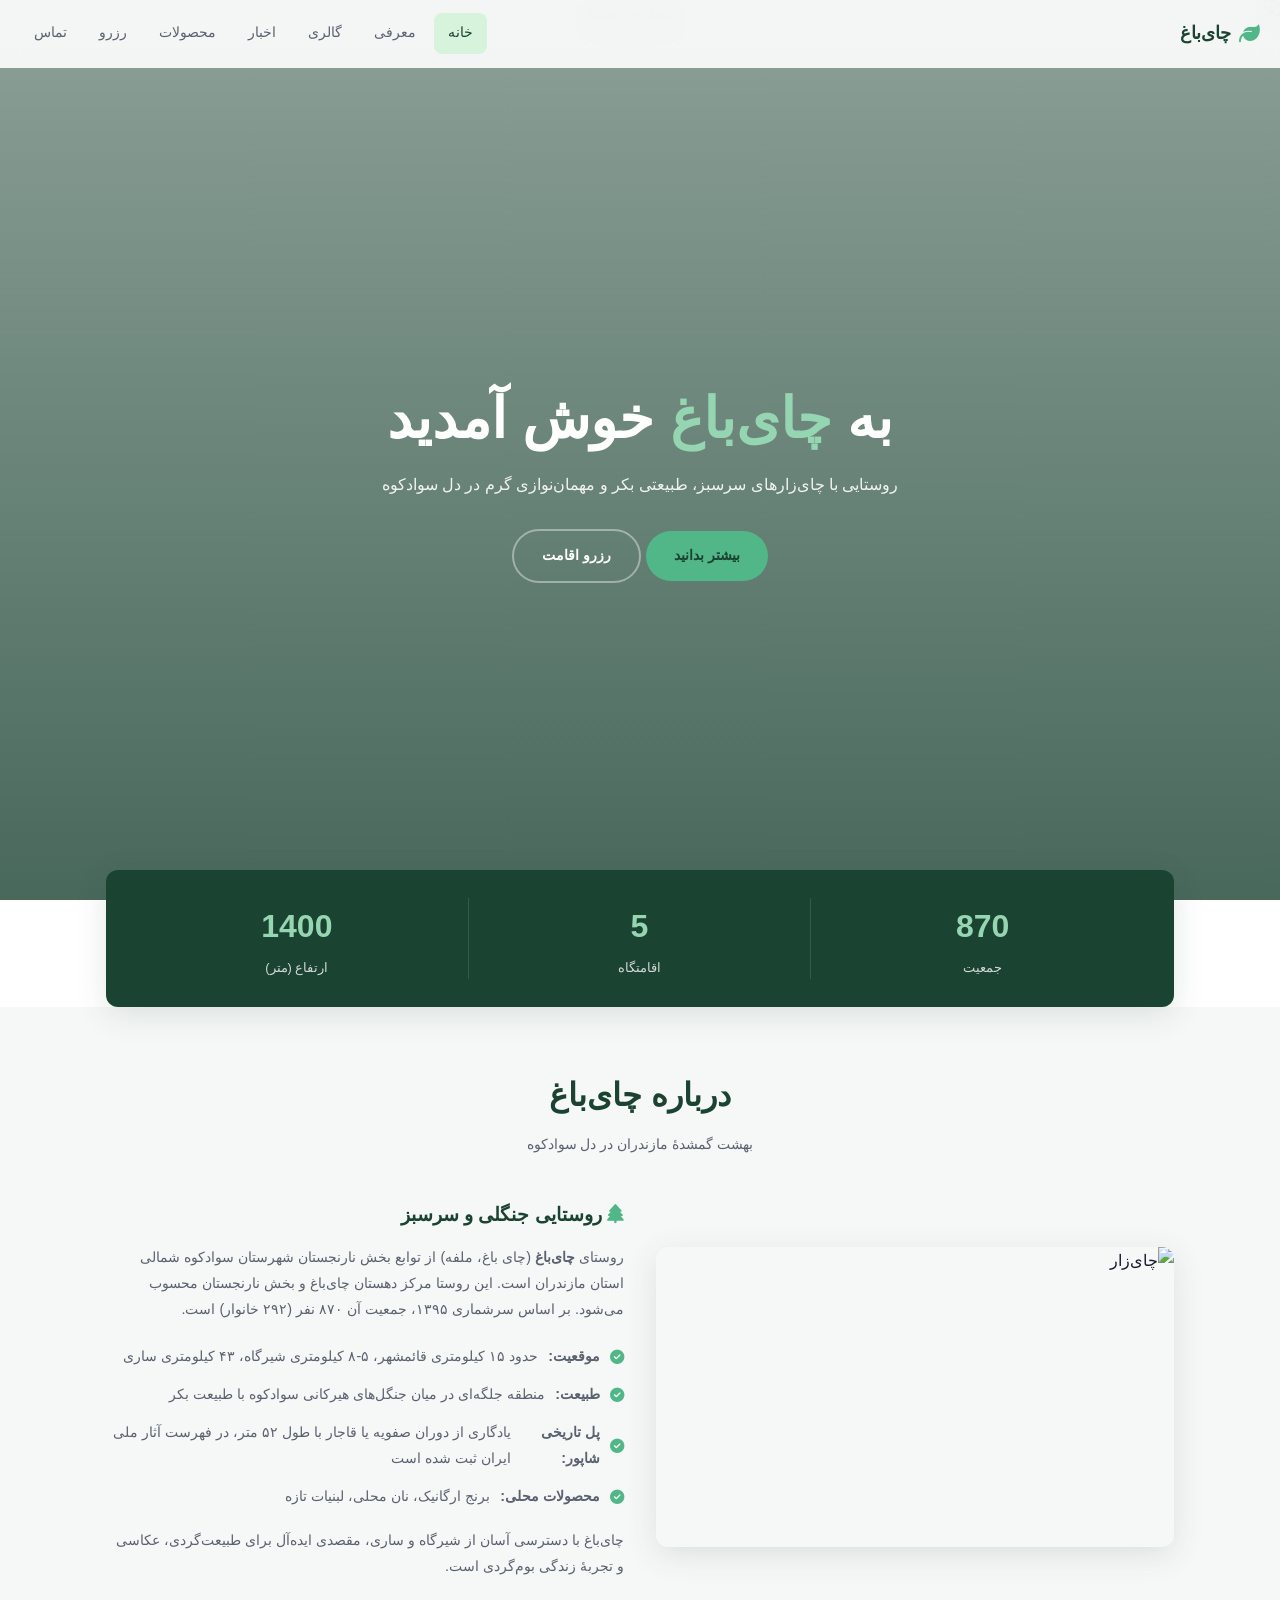
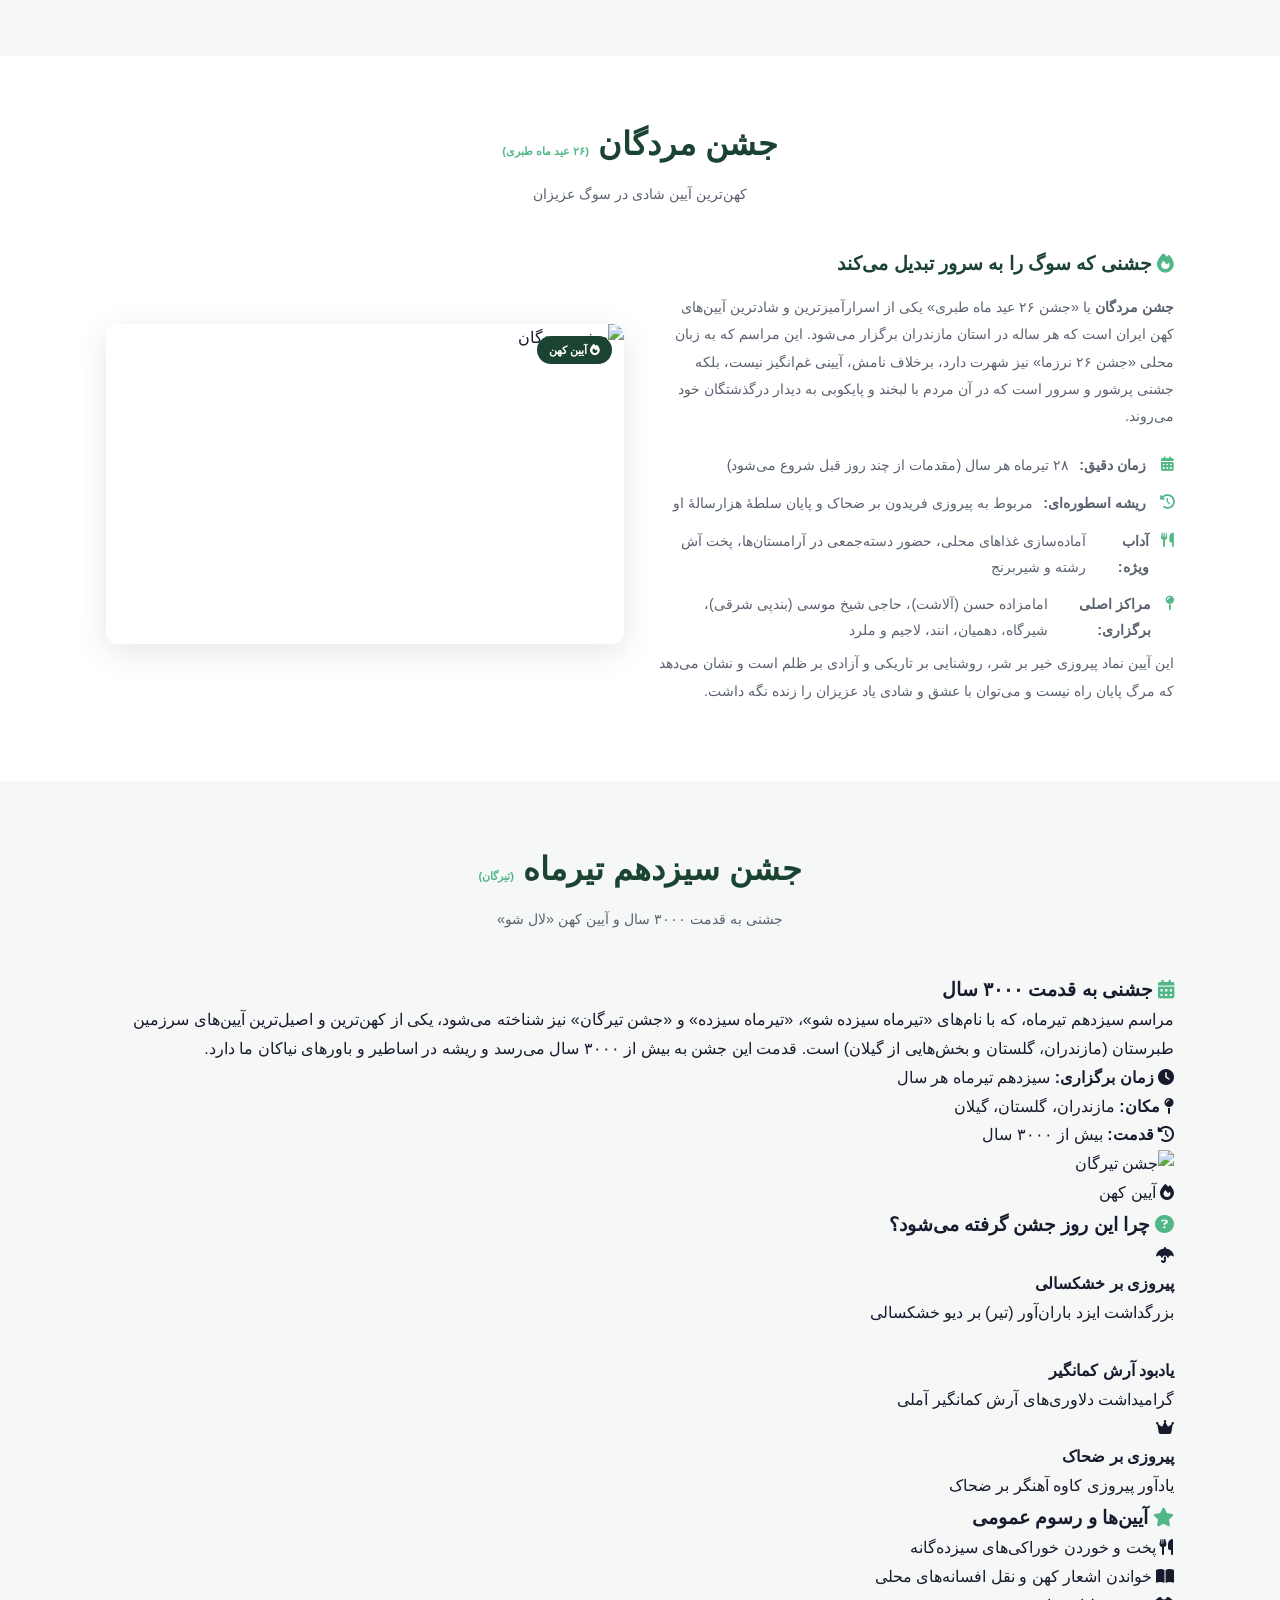
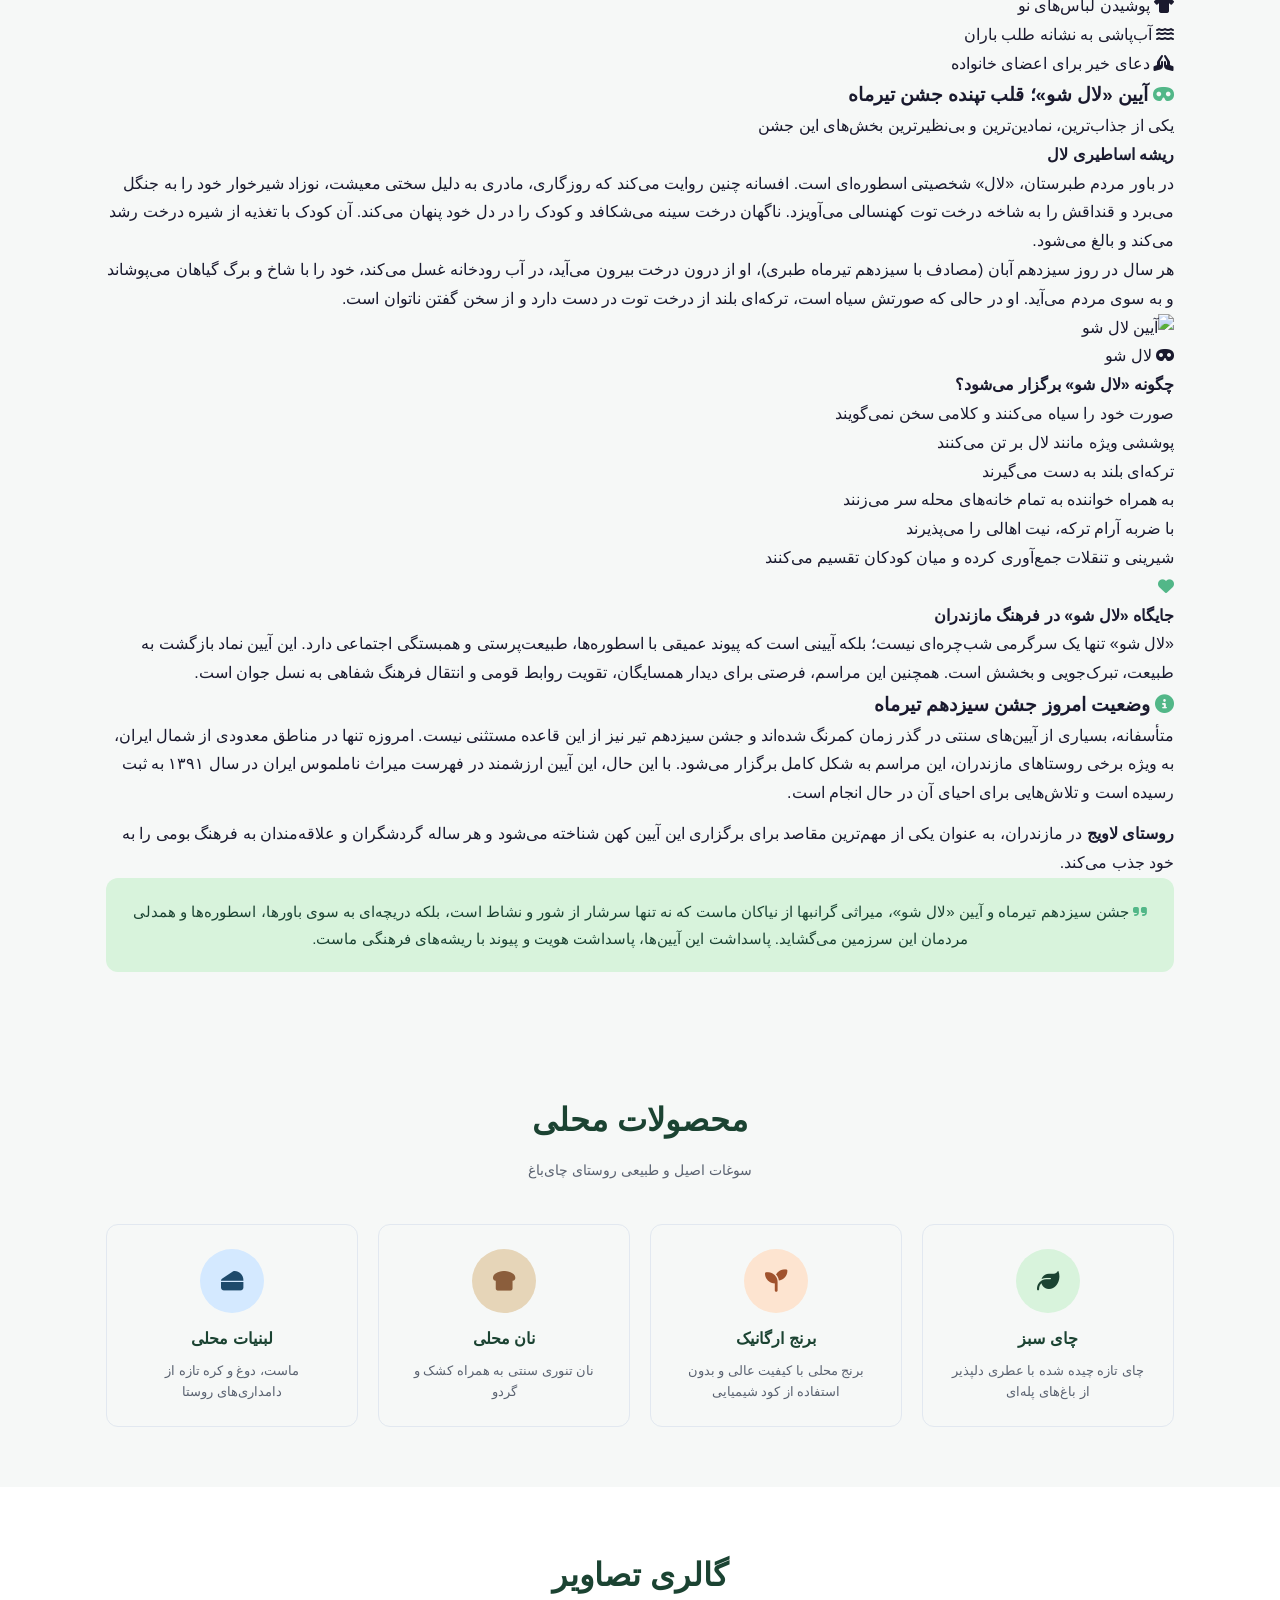
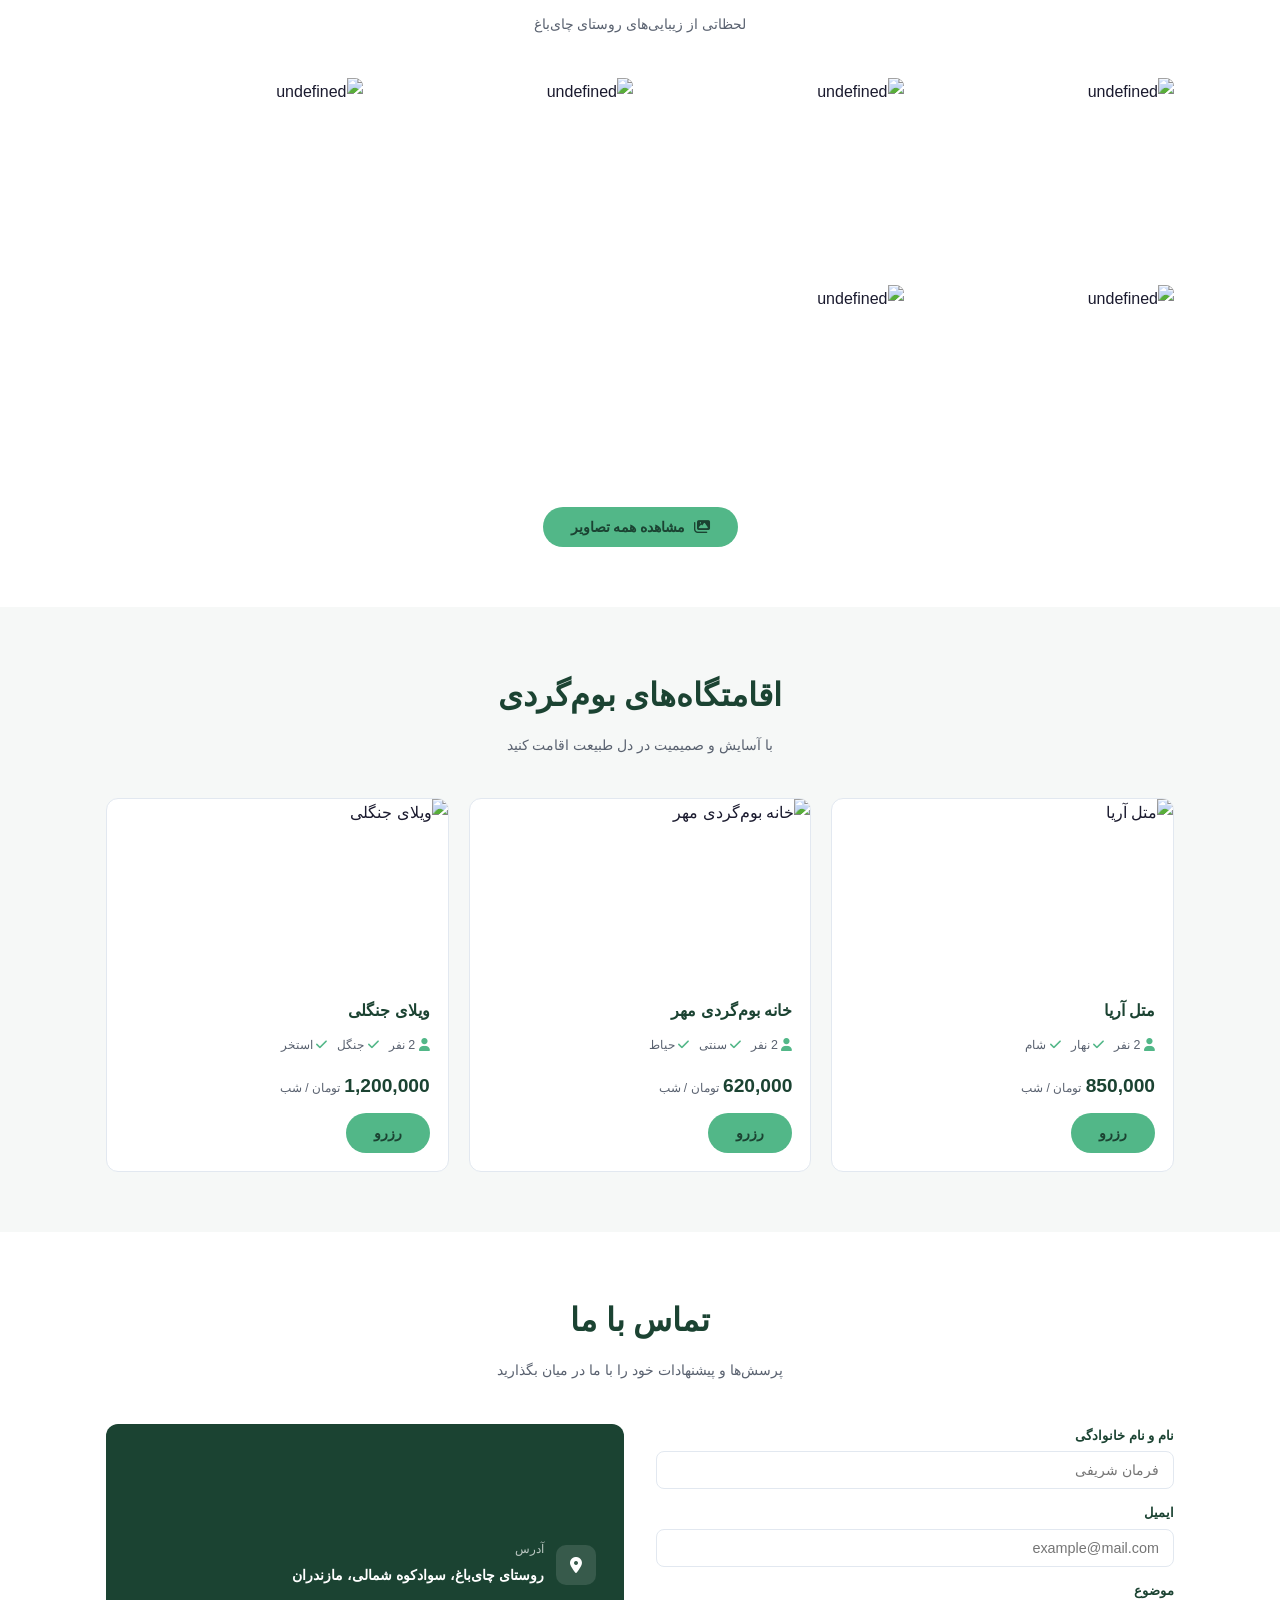
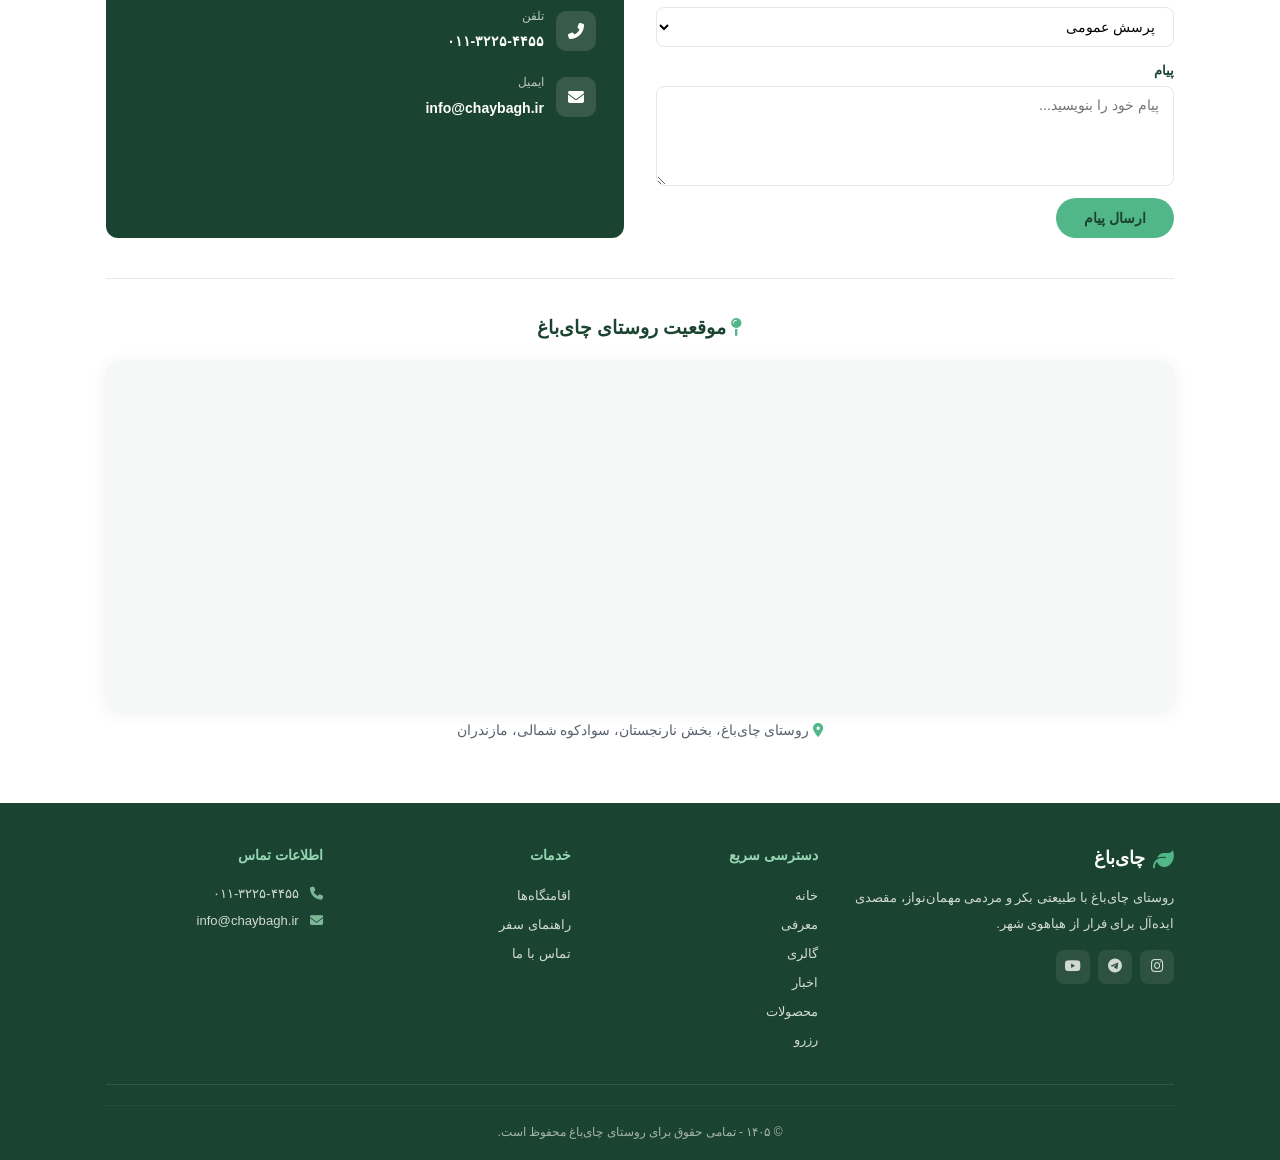
==== commit ab430aa1: "Update index.html" ====
--- a/index.html
+++ b/index.html
@@ -35,6 +35,7 @@
         <a href="#hero">خانه</a>
         <a href="#about">معرفی</a>
         <a href="#gallery">گالری</a>
+        <a herf="news.html">اخبار</a>
         <a href="#products">محصولات</a>
         <a href="#booking">رزرو</a>
         <a href="#contact">تماس</a>
@@ -477,6 +478,7 @@
                     <a href="#hero">خانه</a><br />
                     <a href="#about">معرفی</a><br />
                     <a href="#gallery">گالری</a><br />
+                    <a herf="news.html">اخبار</a><br />
                     <a href="#products">محصولات</a><br />
                     <a href="#booking">رزرو</a>
                 </div>
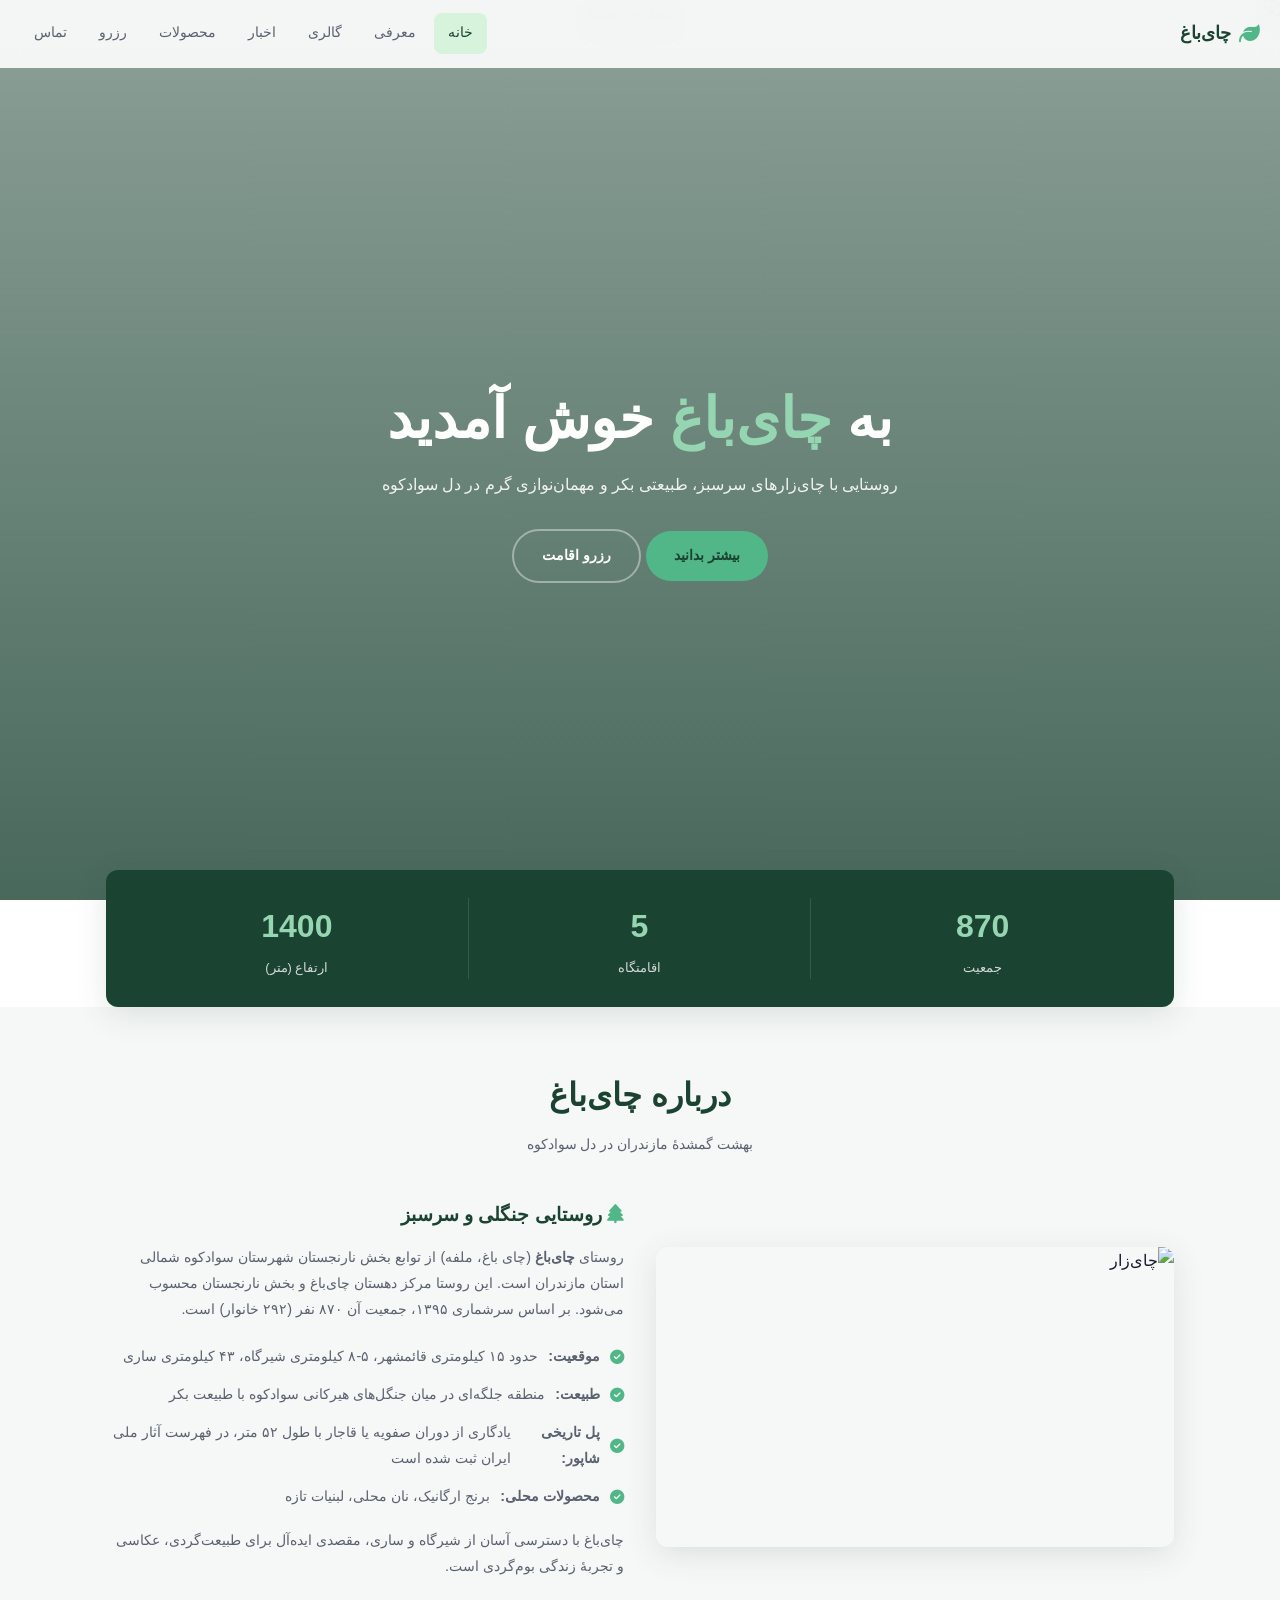
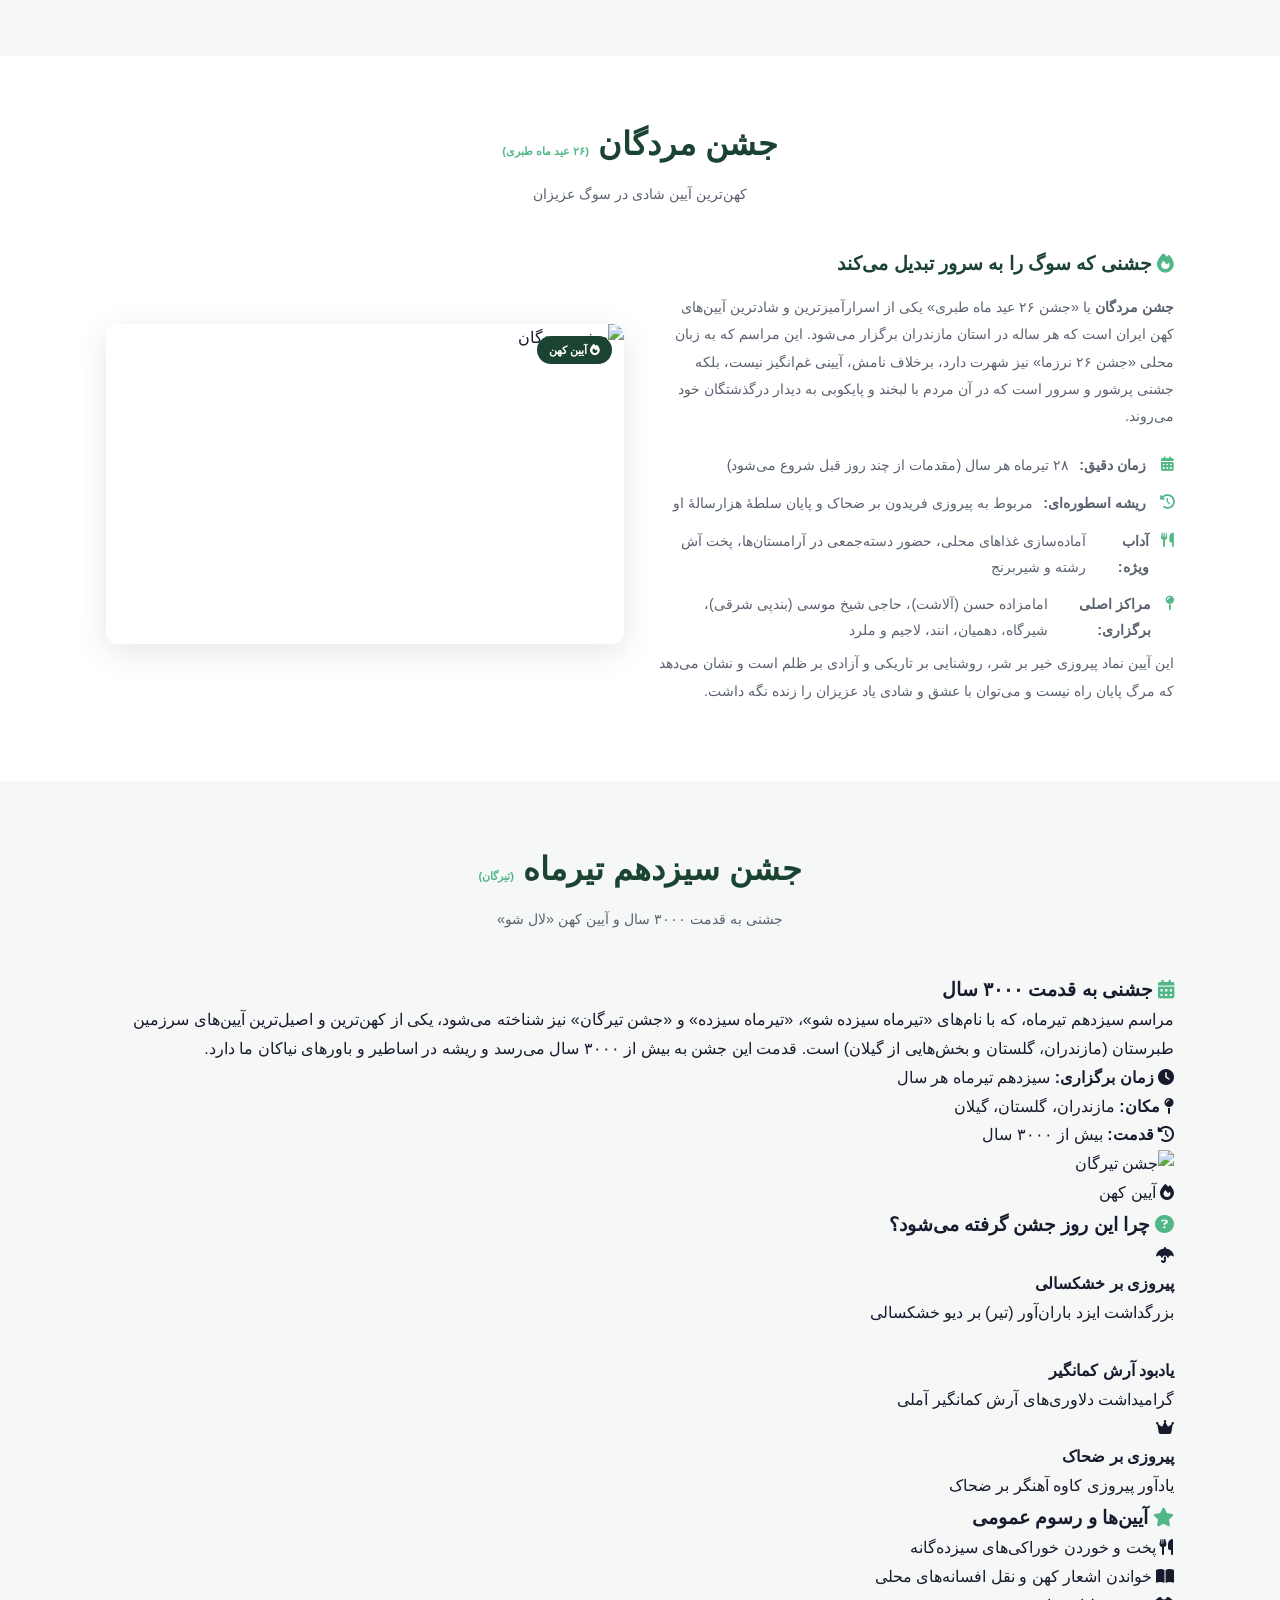
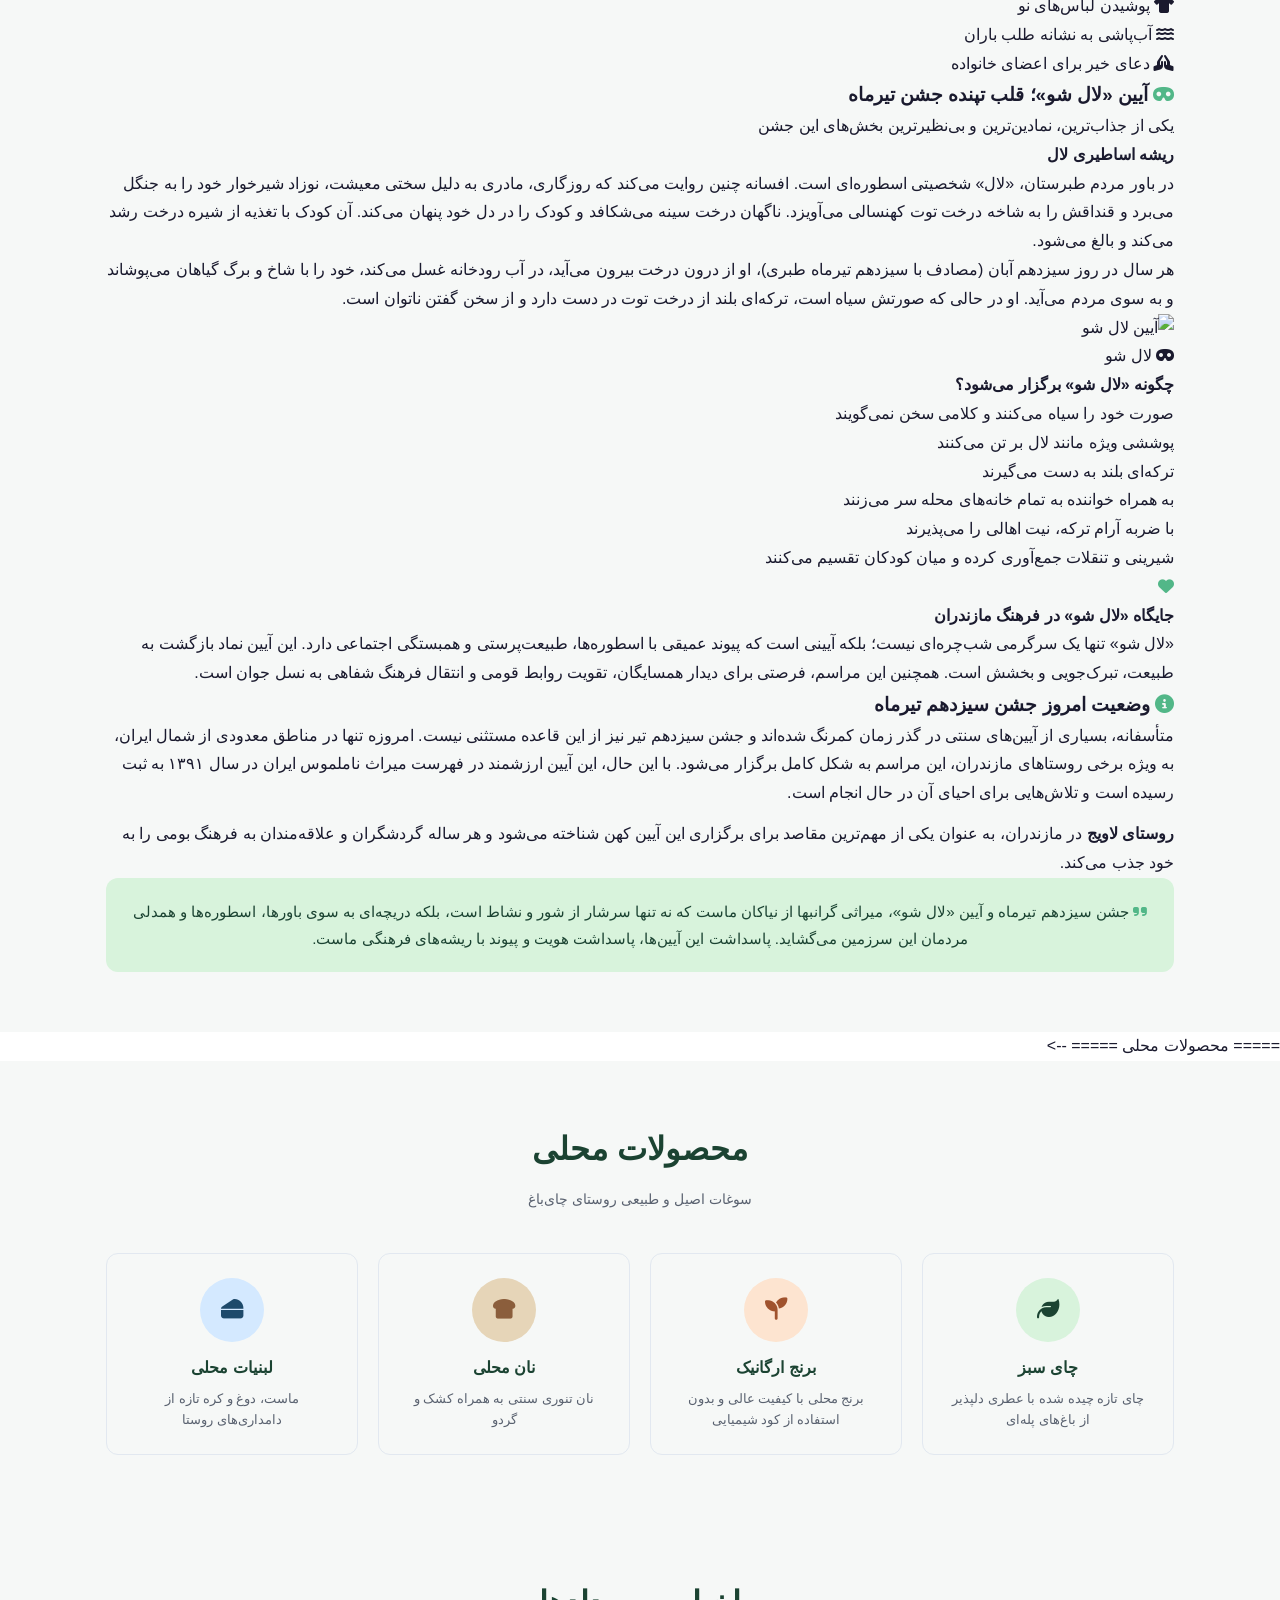
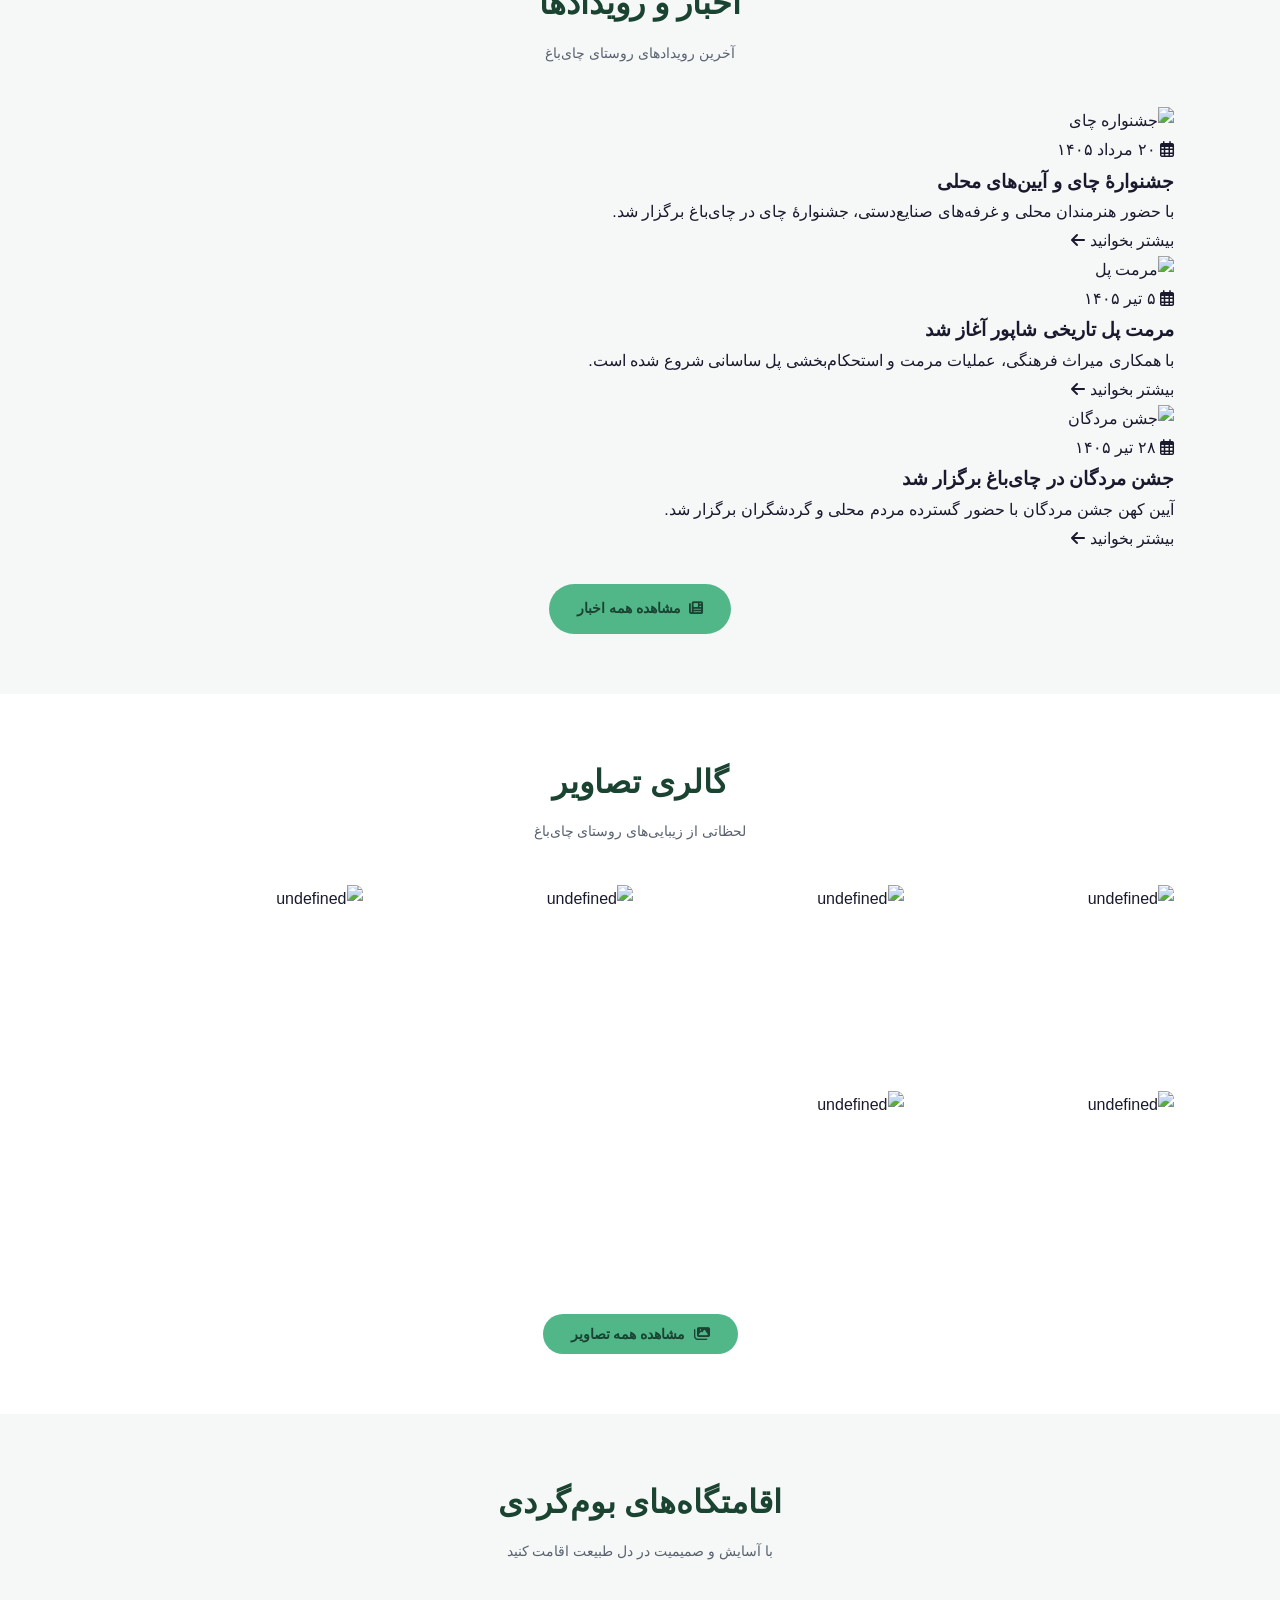
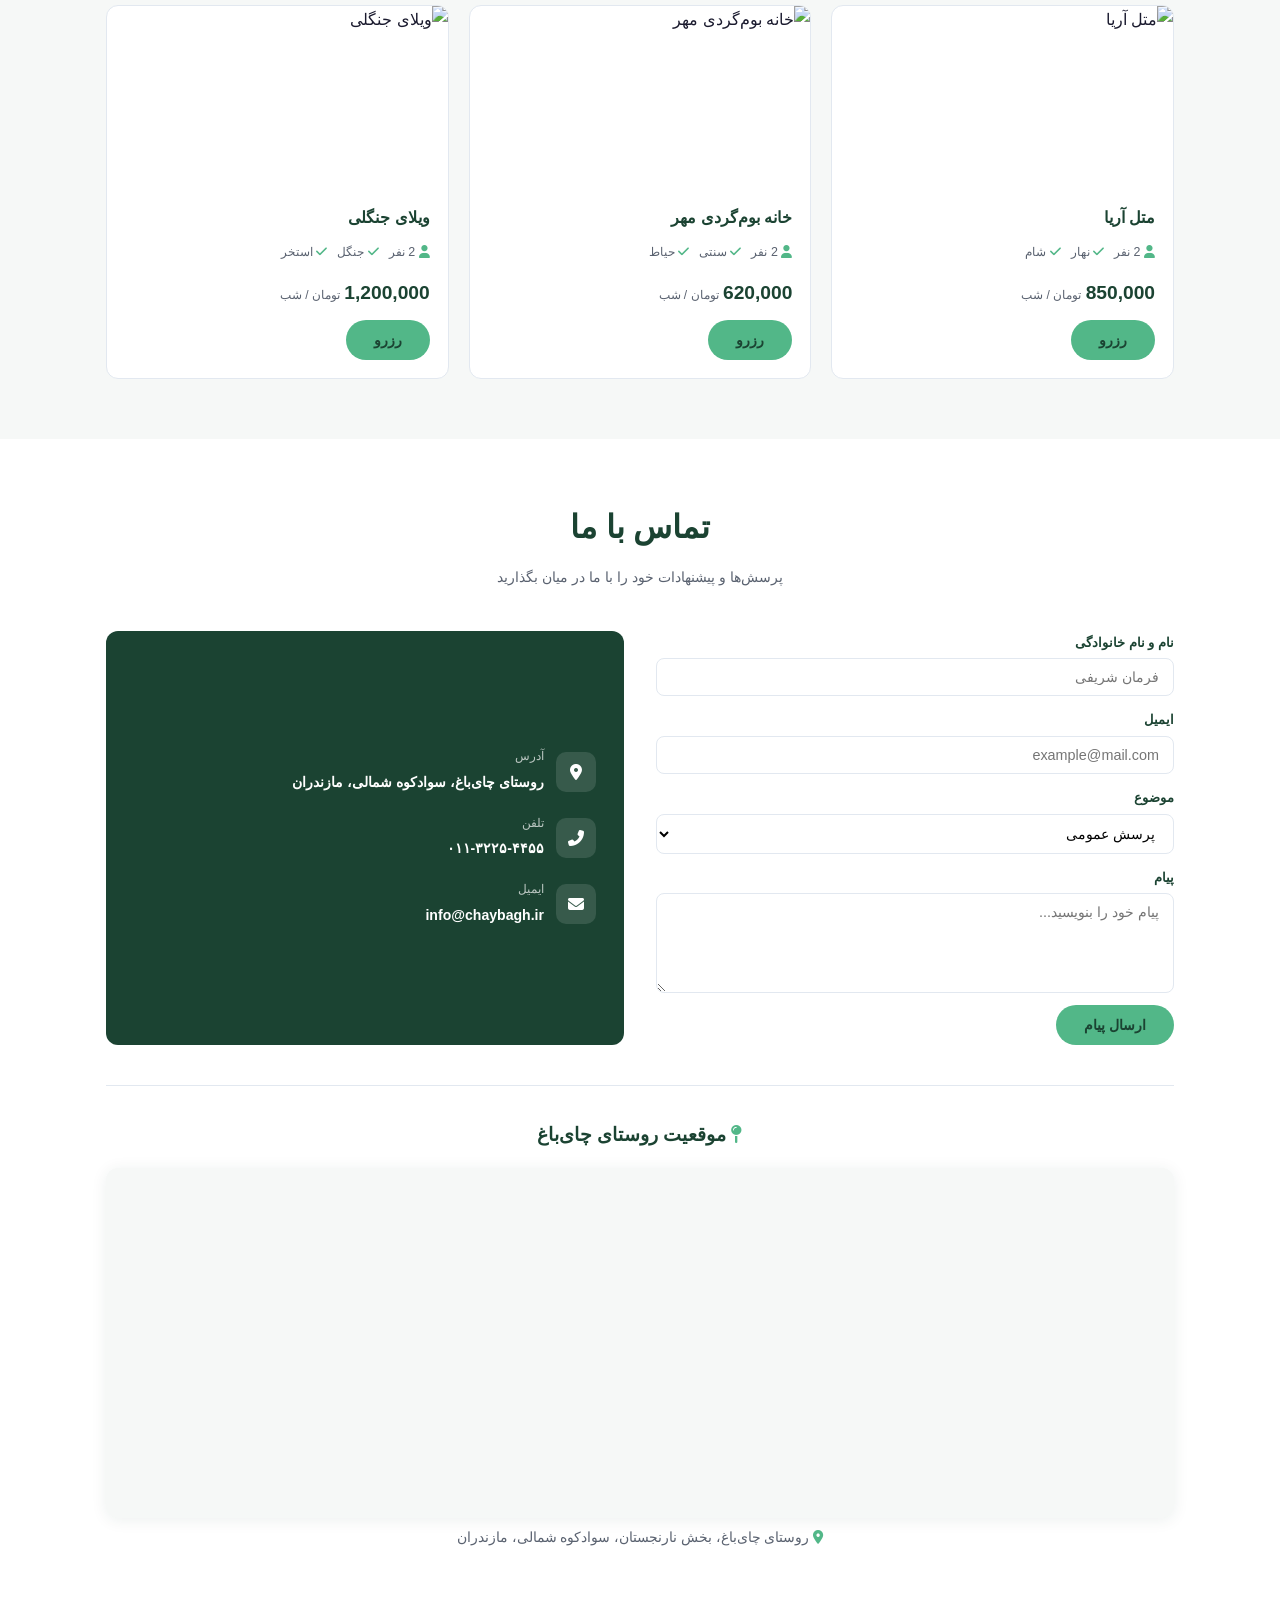
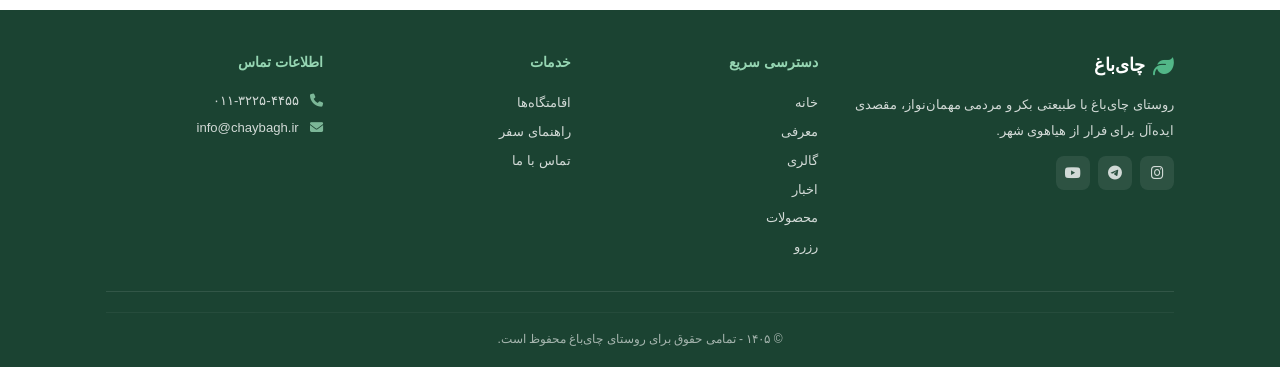
==== commit 202e34da: "Update index.html" ====
--- a/index.html
+++ b/index.html
@@ -304,8 +304,9 @@
         </div>
     </div>
 </section>
-    
-    <!-- ===== محصولات محلی ===== -->
+
+
+              ===== محصولات محلی ===== -->
     <section class="section section-alt" id="products">
         <div class="container">
             <div class="section-header">
@@ -344,6 +345,57 @@
             </div>
         </div>
     </section>
+
+    <!-- ===== اخبار ===== -->
+<section class="section section-alt" id="news">
+    <div class="container">
+        <div class="section-header">
+            <h2>اخبار و رویدادها</h2>
+            <p>آخرین رویدادهای روستای چای‌باغ</p>
+        </div>
+
+        <!-- کارت‌های خبر -->
+        <div class="news-grid">
+            <div class="news-card">
+                <img src="https://images.unsplash.com/photo-1558618666-fcd25c85f3e9?w=400&h=300&fit=crop&crop=center" alt="جشنواره چای" loading="lazy">
+                <div class="news-content">
+                    <span class="news-date"><i class="far fa-calendar-alt"></i> ۲۰ مرداد ۱۴۰۵</span>
+                    <h3>جشنوارهٔ چای و آیین‌های محلی</h3>
+                    <p>با حضور هنرمندان محلی و غرفه‌های صنایع‌دستی، جشنوارهٔ چای در چای‌باغ برگزار شد.</p>
+                    <a href="#" class="news-link">بیشتر بخوانید <i class="fas fa-arrow-left"></i></a>
+                </div>
+            </div>
+
+            <div class="news-card">
+                <img src="https://images.unsplash.com/photo-1580582932707-520aed937b7b?w=400&h=300&fit=crop&crop=center" alt="مرمت پل" loading="lazy">
+                <div class="news-content">
+                    <span class="news-date"><i class="far fa-calendar-alt"></i> ۵ تیر ۱۴۰۵</span>
+                    <h3>مرمت پل تاریخی شاپور آغاز شد</h3>
+                    <p>با همکاری میراث فرهنگی، عملیات مرمت و استحکام‌بخشی پل ساسانی شروع شده است.</p>
+                    <a href="#" class="news-link">بیشتر بخوانید <i class="fas fa-arrow-left"></i></a>
+                </div>
+            </div>
+
+            <div class="news-card">
+                <img src="https://images.unsplash.com/photo-1504384308090-c894fdcc538d?w=400&h=300&fit=crop&crop=center" alt="جشن مردگان" loading="lazy">
+                <div class="news-content">
+                    <span class="news-date"><i class="far fa-calendar-alt"></i> ۲۸ تیر ۱۴۰۵</span>
+                    <h3>جشن مردگان در چای‌باغ برگزار شد</h3>
+                    <p>آیین کهن جشن مردگان با حضور گسترده مردم محلی و گردشگران برگزار شد.</p>
+                    <a href="#" class="news-link">بیشتر بخوانید <i class="fas fa-arrow-left"></i></a>
+                </div>
+            </div>
+        </div>
+
+        <!-- ===== دکمه مشاهده همه اخبار ===== -->
+        <div style="text-align:center; margin-top:30px;">
+            <a href="news.html" class="btn btn-primary">
+                <i class="fas fa-newspaper"></i> مشاهده همه اخبار
+            </a>
+        </div>
+
+    </div>
+</section>
 
     <!-- ===== گالری با حالت خلاصه/کامل ===== -->
     <section class="section" id="gallery">
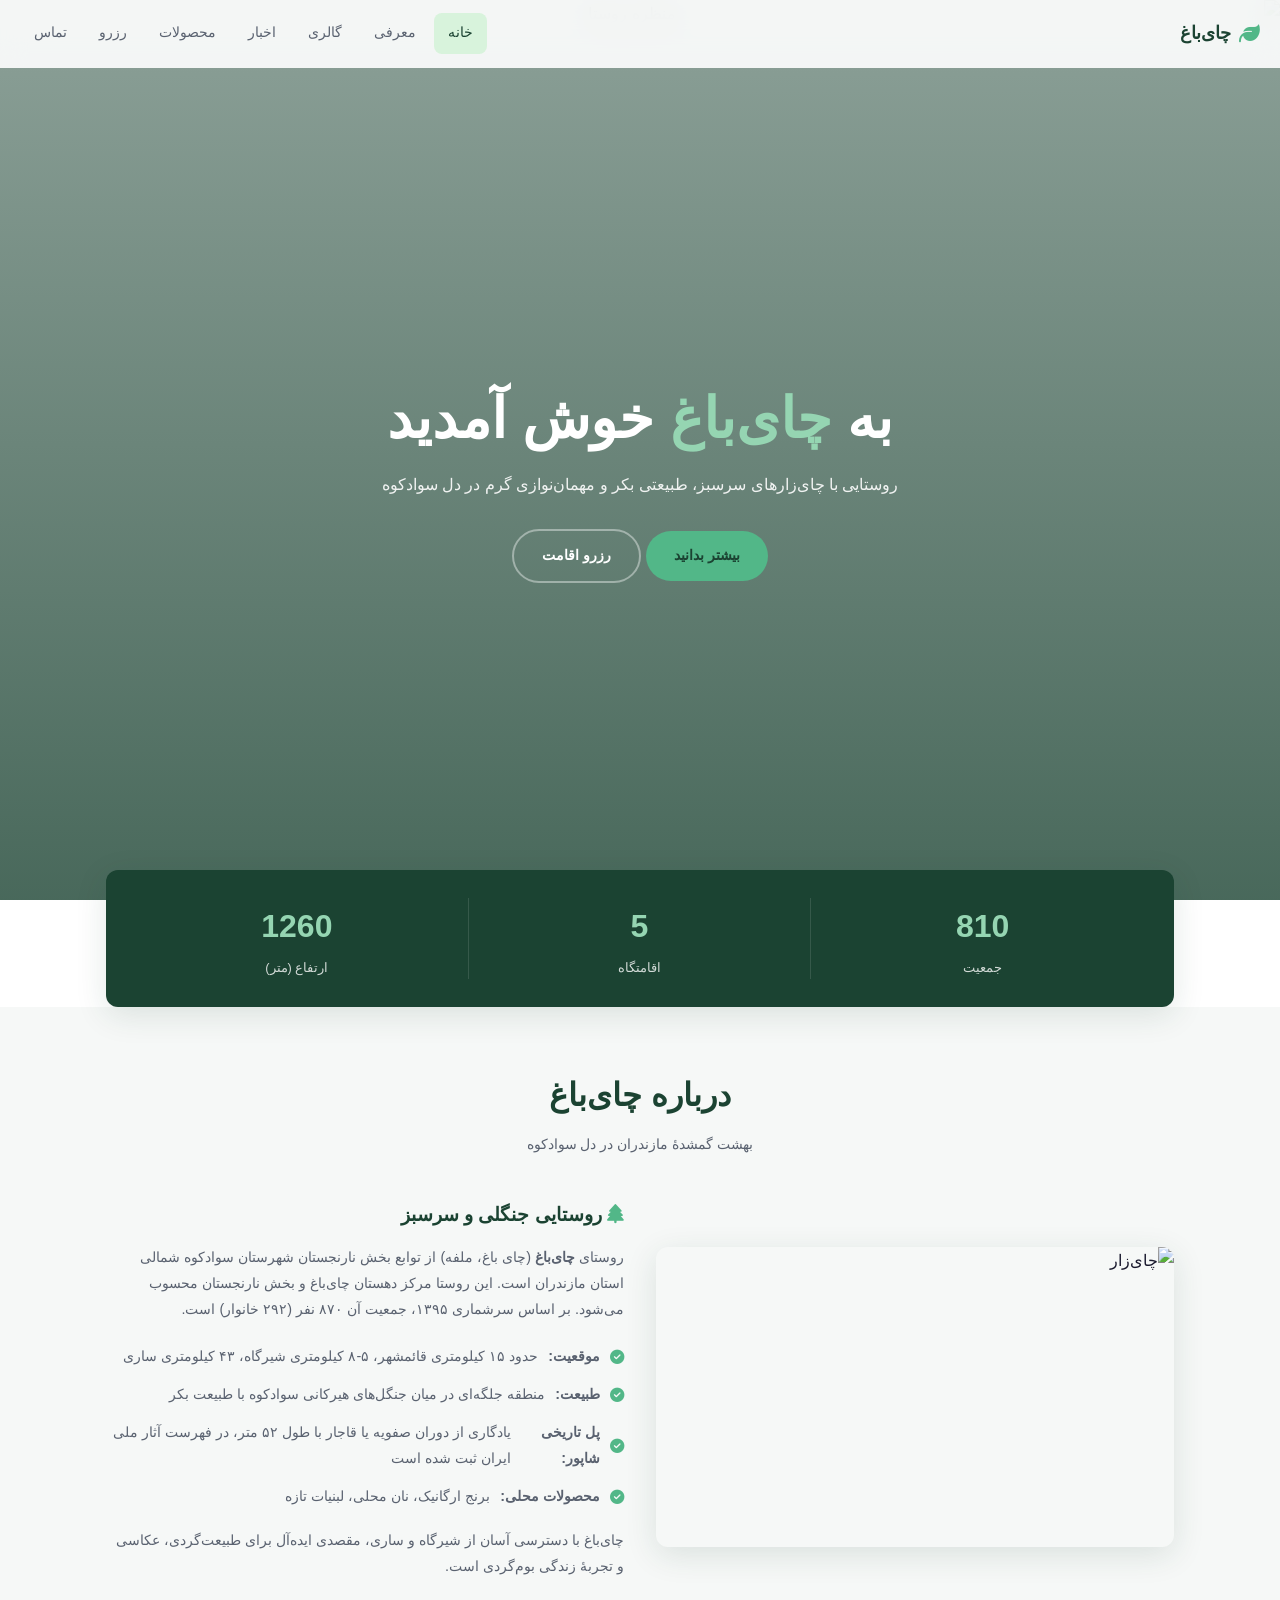
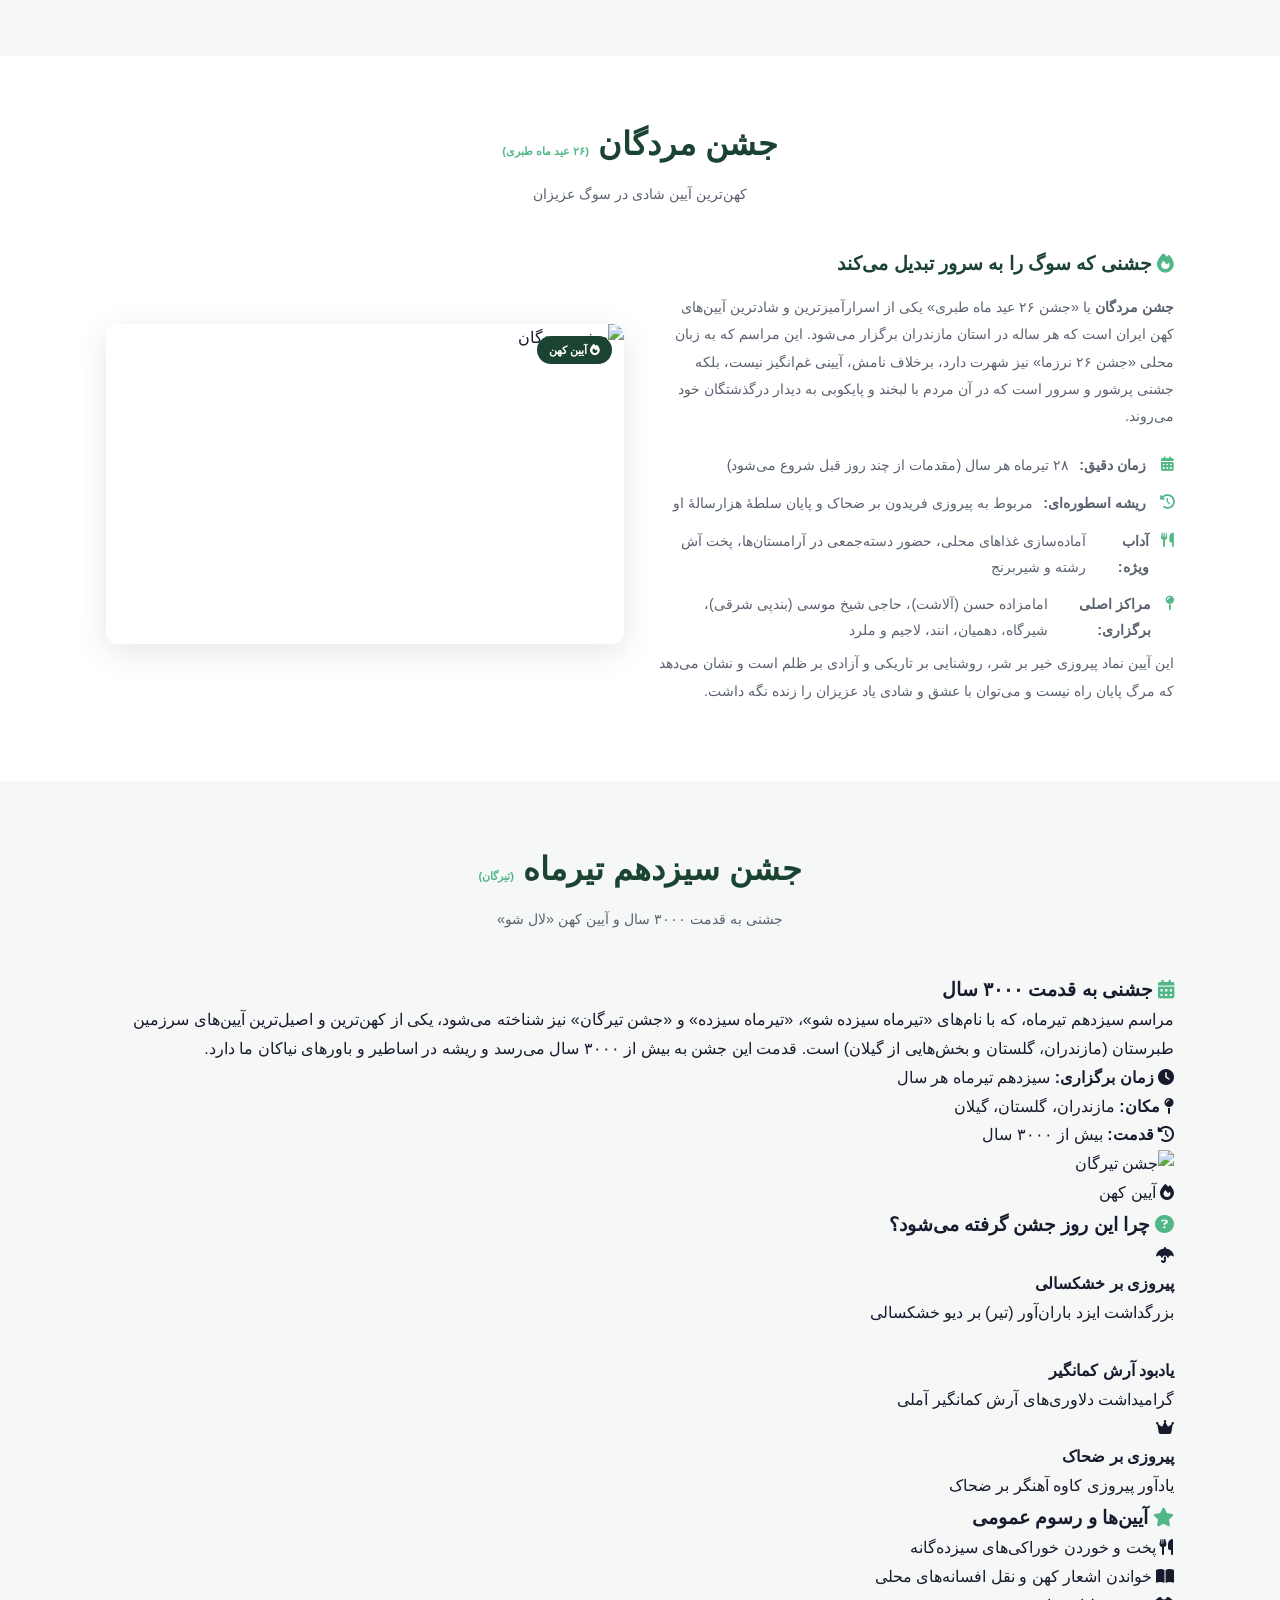
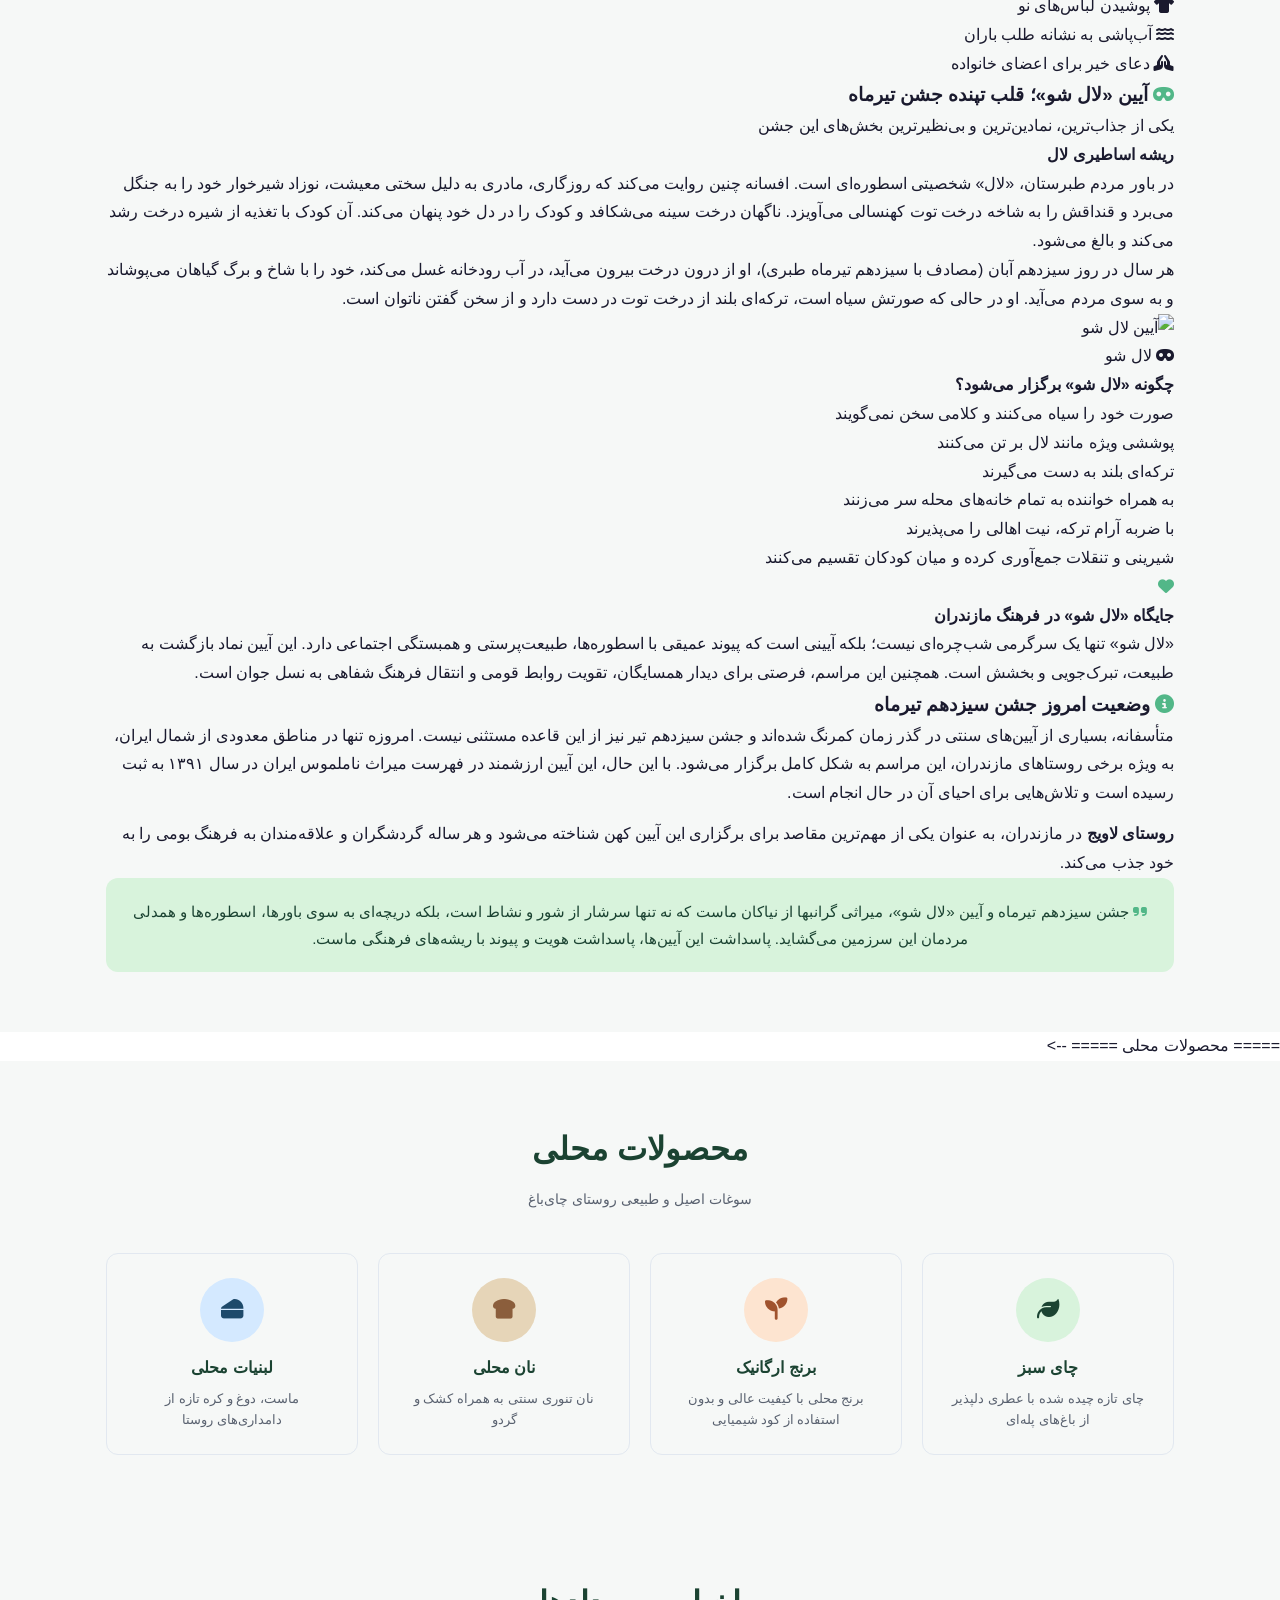
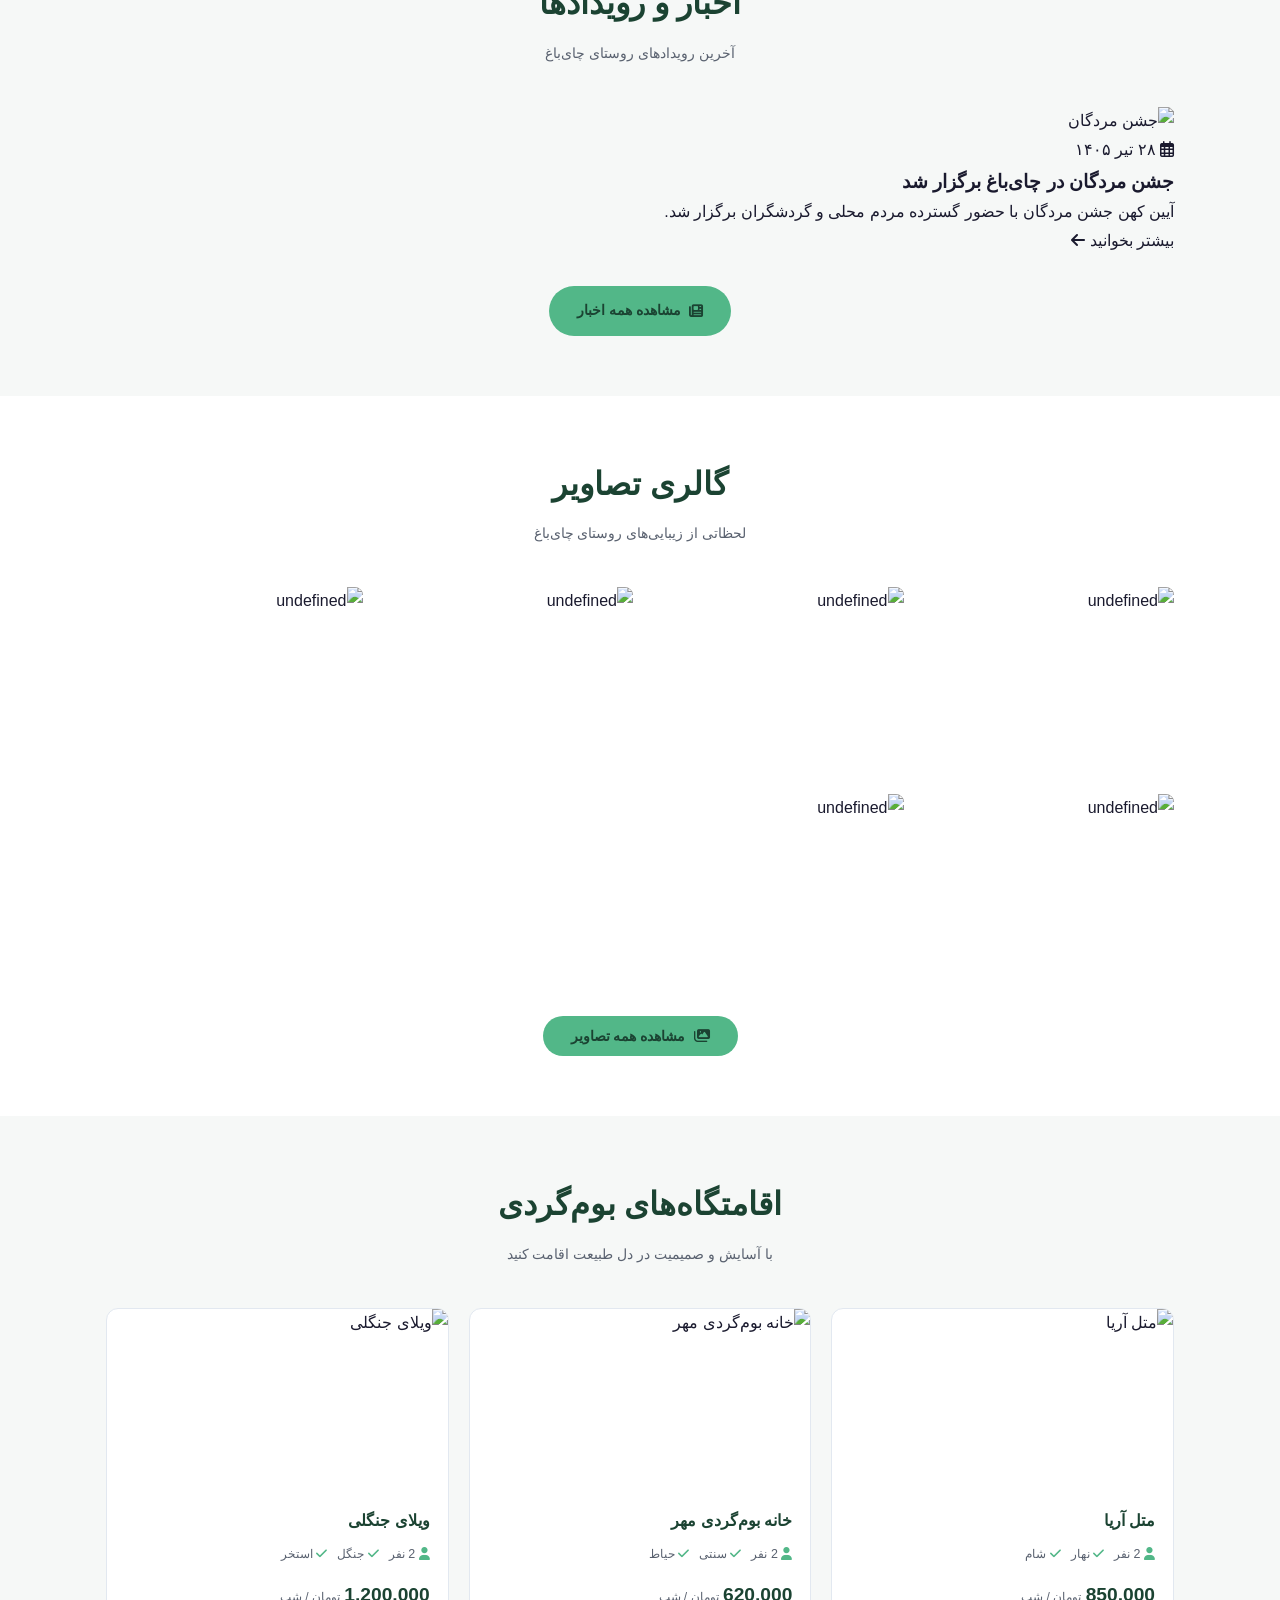
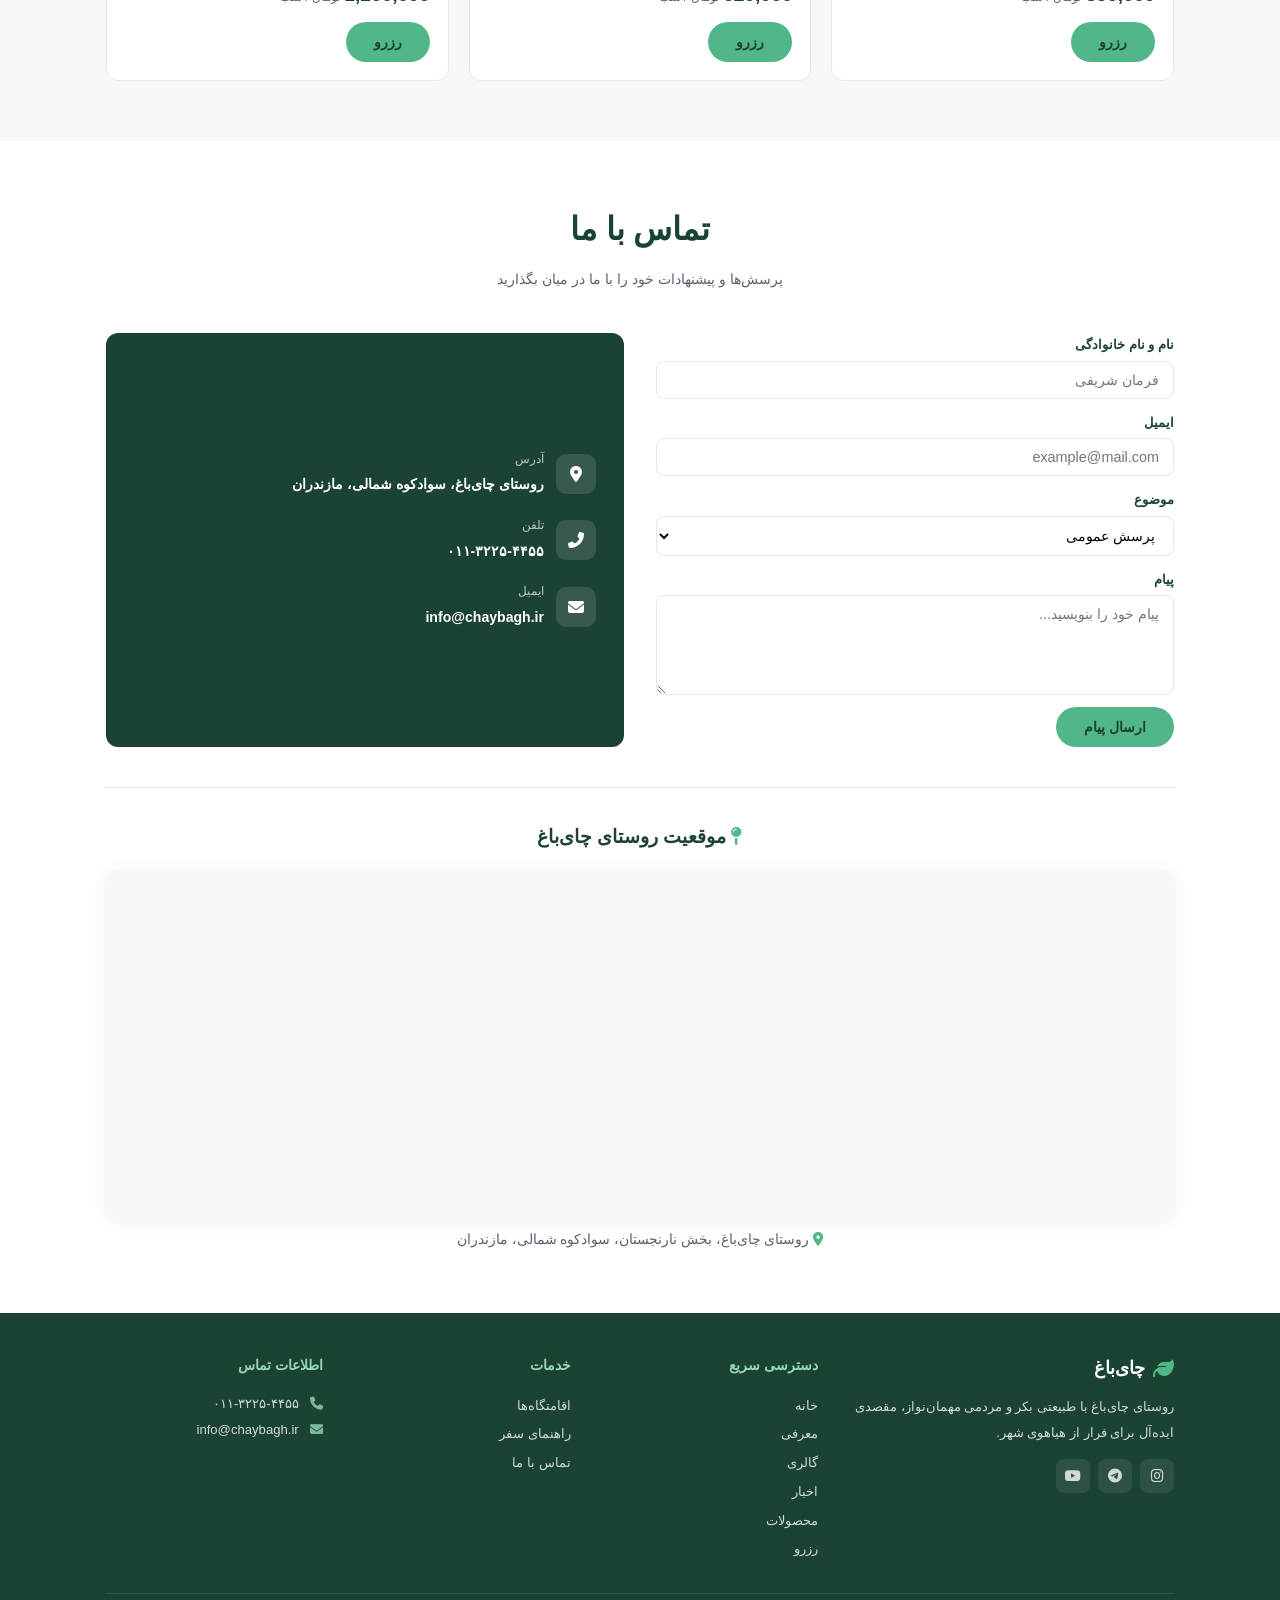
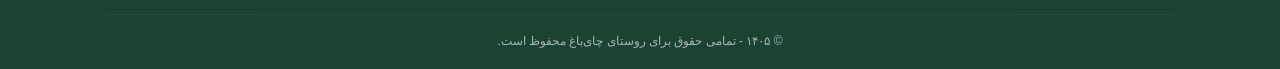
==== commit 7b673240: "Update index.html" ====
--- a/index.html
+++ b/index.html
@@ -355,26 +355,6 @@
         </div>
 
         <!-- کارت‌های خبر -->
-        <div class="news-grid">
-            <div class="news-card">
-                <img src="https://images.unsplash.com/photo-1558618666-fcd25c85f3e9?w=400&h=300&fit=crop&crop=center" alt="جشنواره چای" loading="lazy">
-                <div class="news-content">
-                    <span class="news-date"><i class="far fa-calendar-alt"></i> ۲۰ مرداد ۱۴۰۵</span>
-                    <h3>جشنوارهٔ چای و آیین‌های محلی</h3>
-                    <p>با حضور هنرمندان محلی و غرفه‌های صنایع‌دستی، جشنوارهٔ چای در چای‌باغ برگزار شد.</p>
-                    <a href="#" class="news-link">بیشتر بخوانید <i class="fas fa-arrow-left"></i></a>
-                </div>
-            </div>
-
-            <div class="news-card">
-                <img src="https://images.unsplash.com/photo-1580582932707-520aed937b7b?w=400&h=300&fit=crop&crop=center" alt="مرمت پل" loading="lazy">
-                <div class="news-content">
-                    <span class="news-date"><i class="far fa-calendar-alt"></i> ۵ تیر ۱۴۰۵</span>
-                    <h3>مرمت پل تاریخی شاپور آغاز شد</h3>
-                    <p>با همکاری میراث فرهنگی، عملیات مرمت و استحکام‌بخشی پل ساسانی شروع شده است.</p>
-                    <a href="#" class="news-link">بیشتر بخوانید <i class="fas fa-arrow-left"></i></a>
-                </div>
-            </div>
 
             <div class="news-card">
                 <img src="https://images.unsplash.com/photo-1504384308090-c894fdcc538d?w=400&h=300&fit=crop&crop=center" alt="جشن مردگان" loading="lazy">
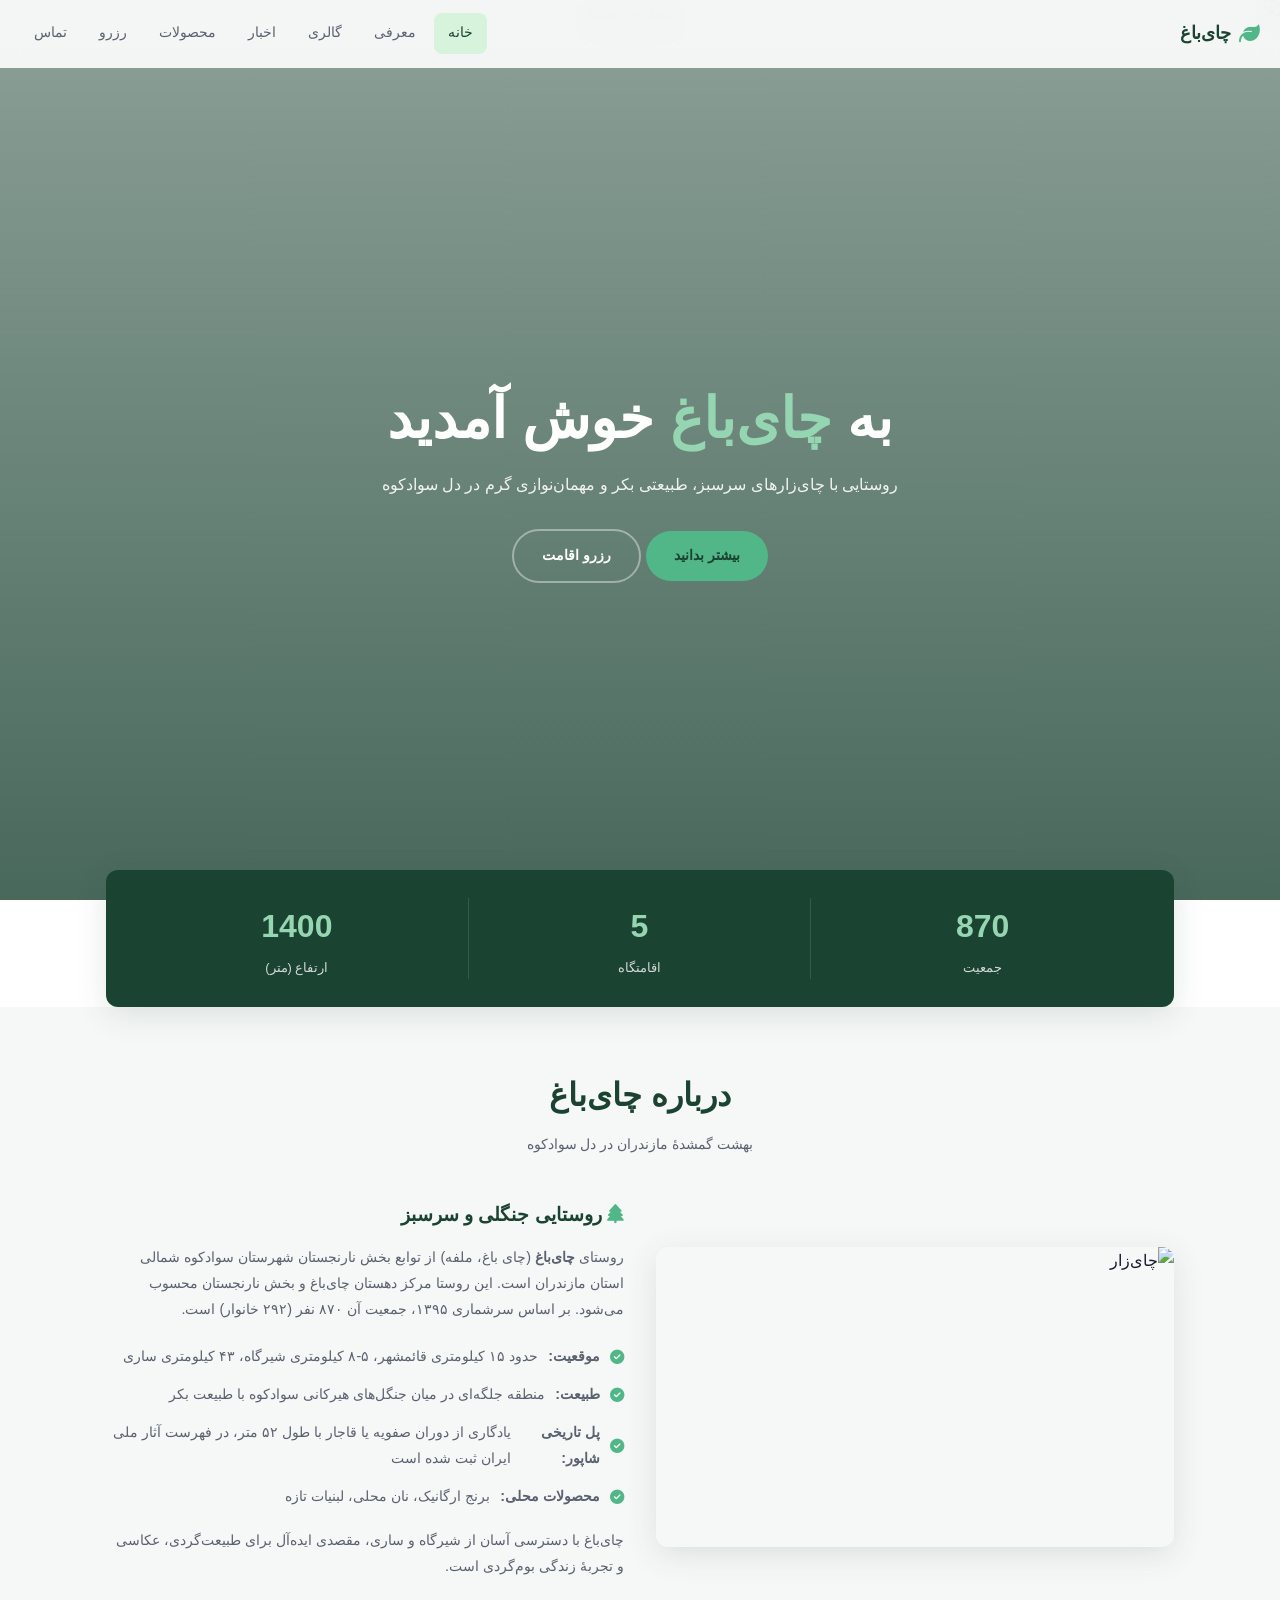
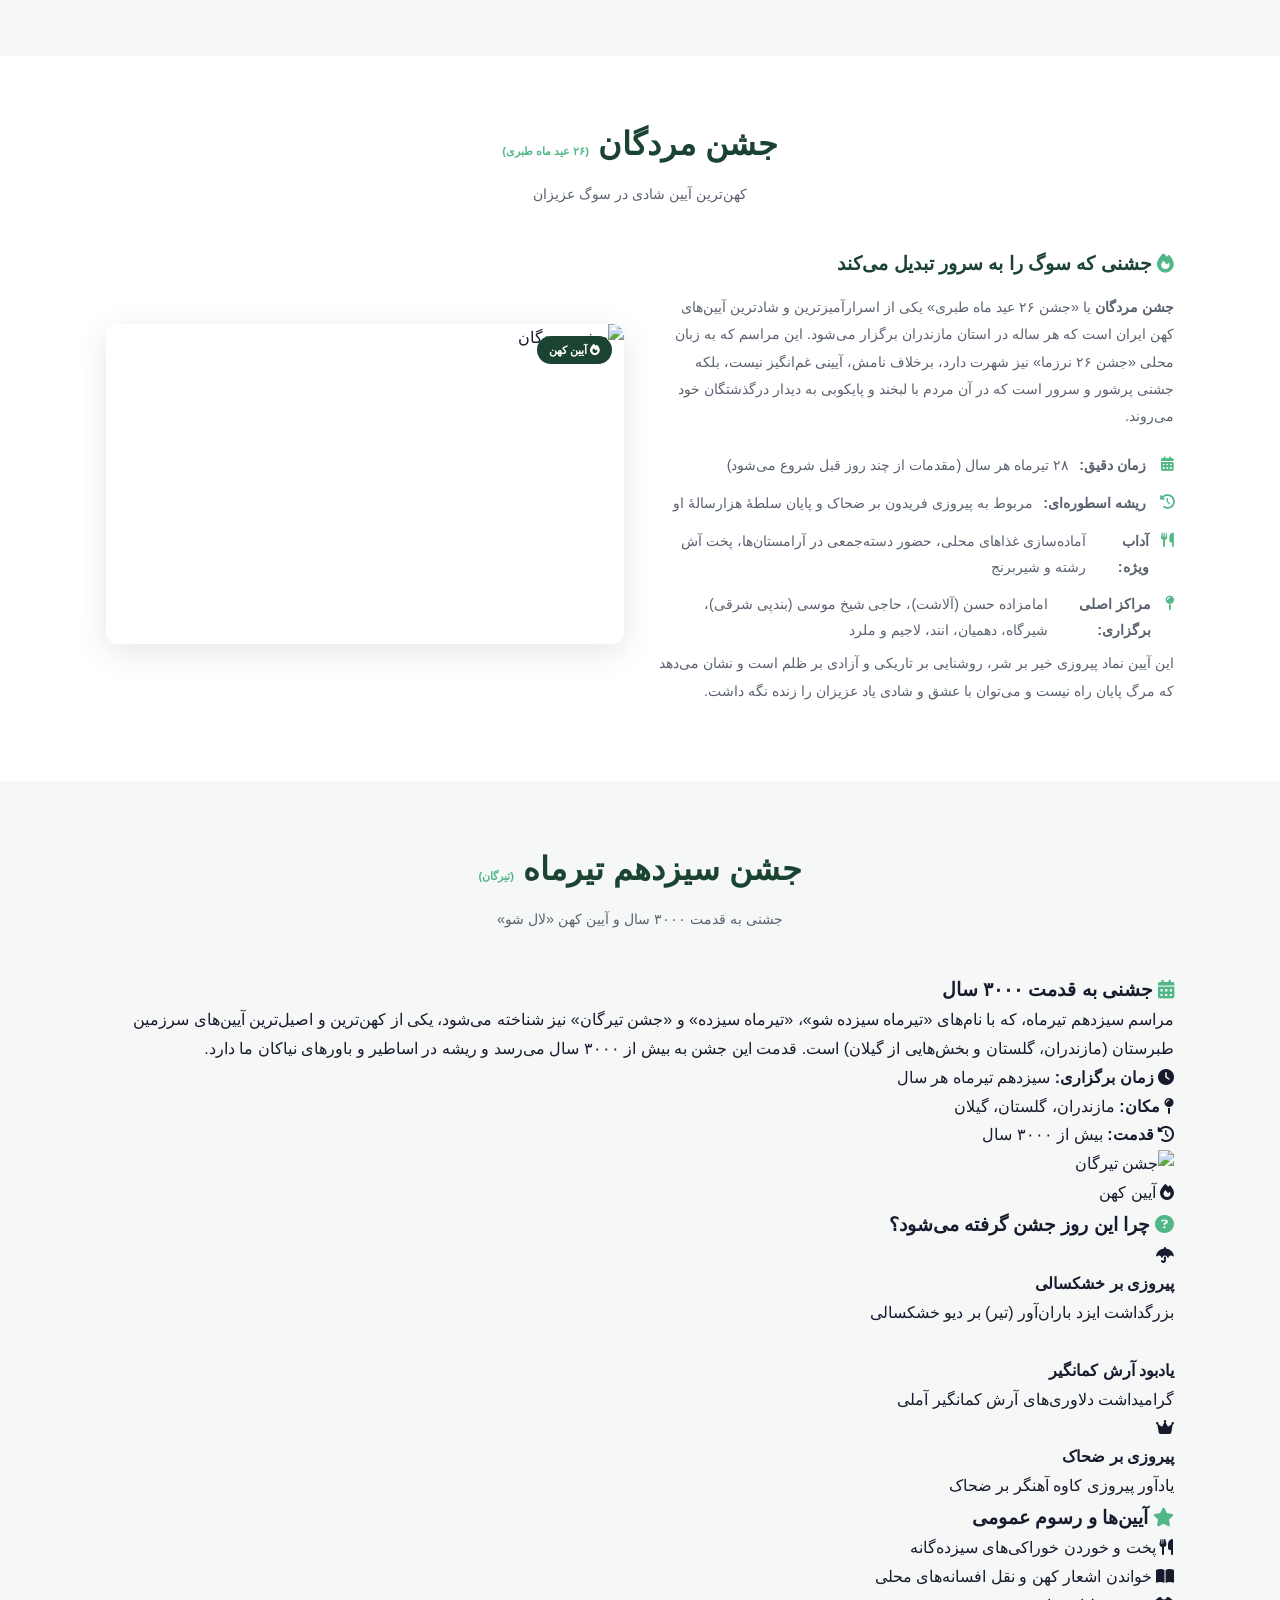
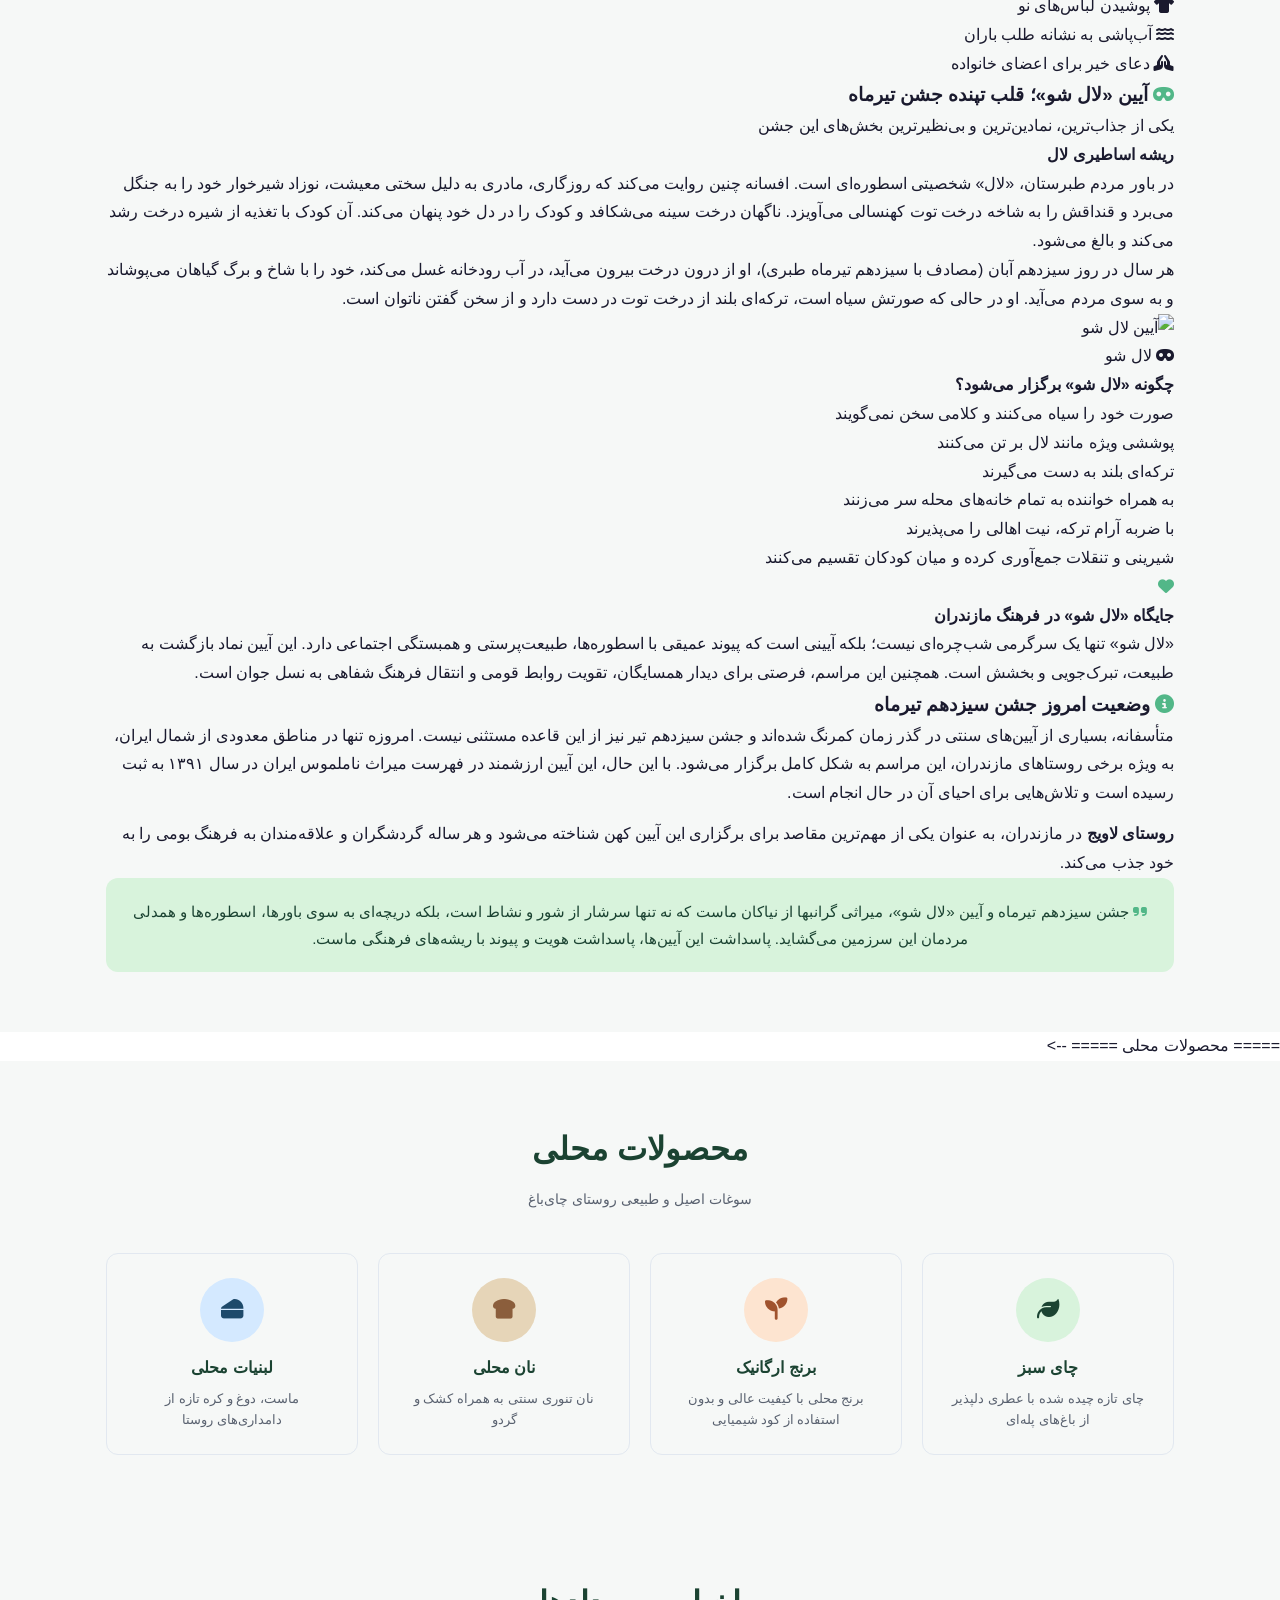
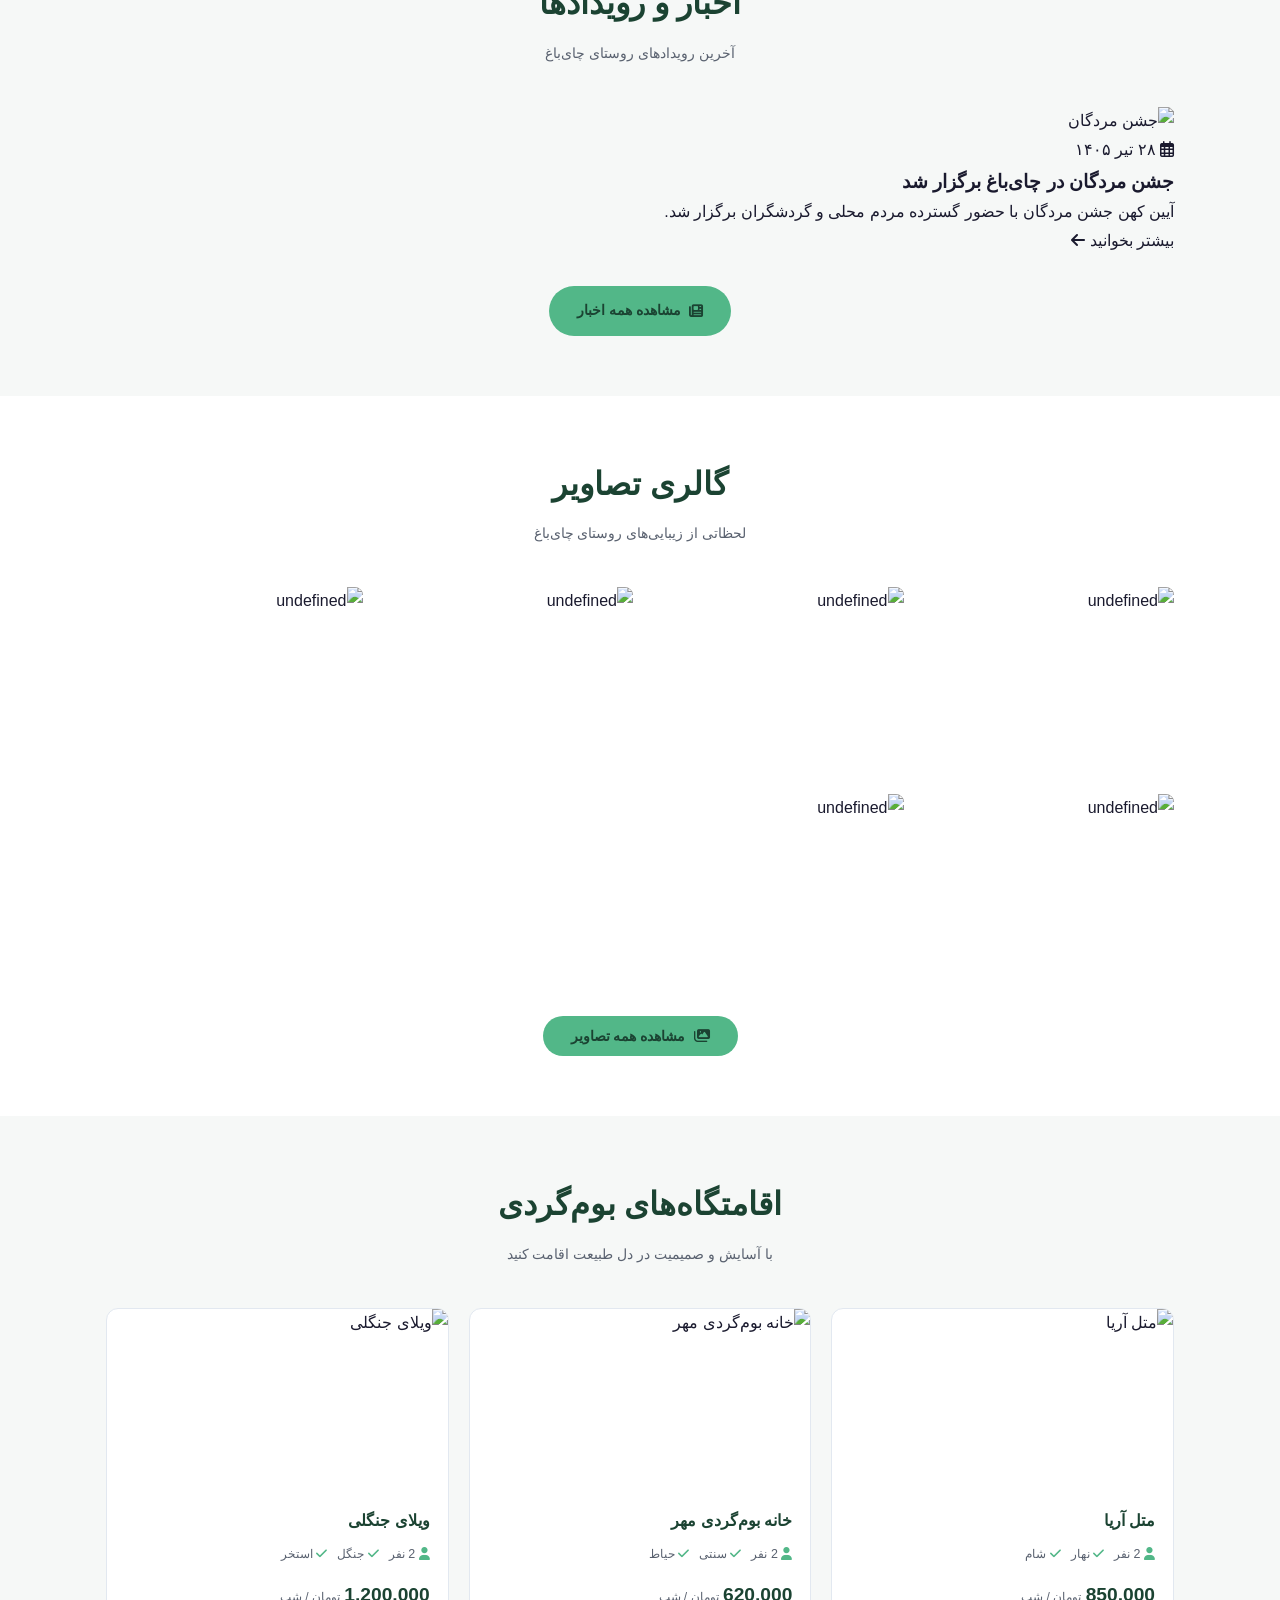
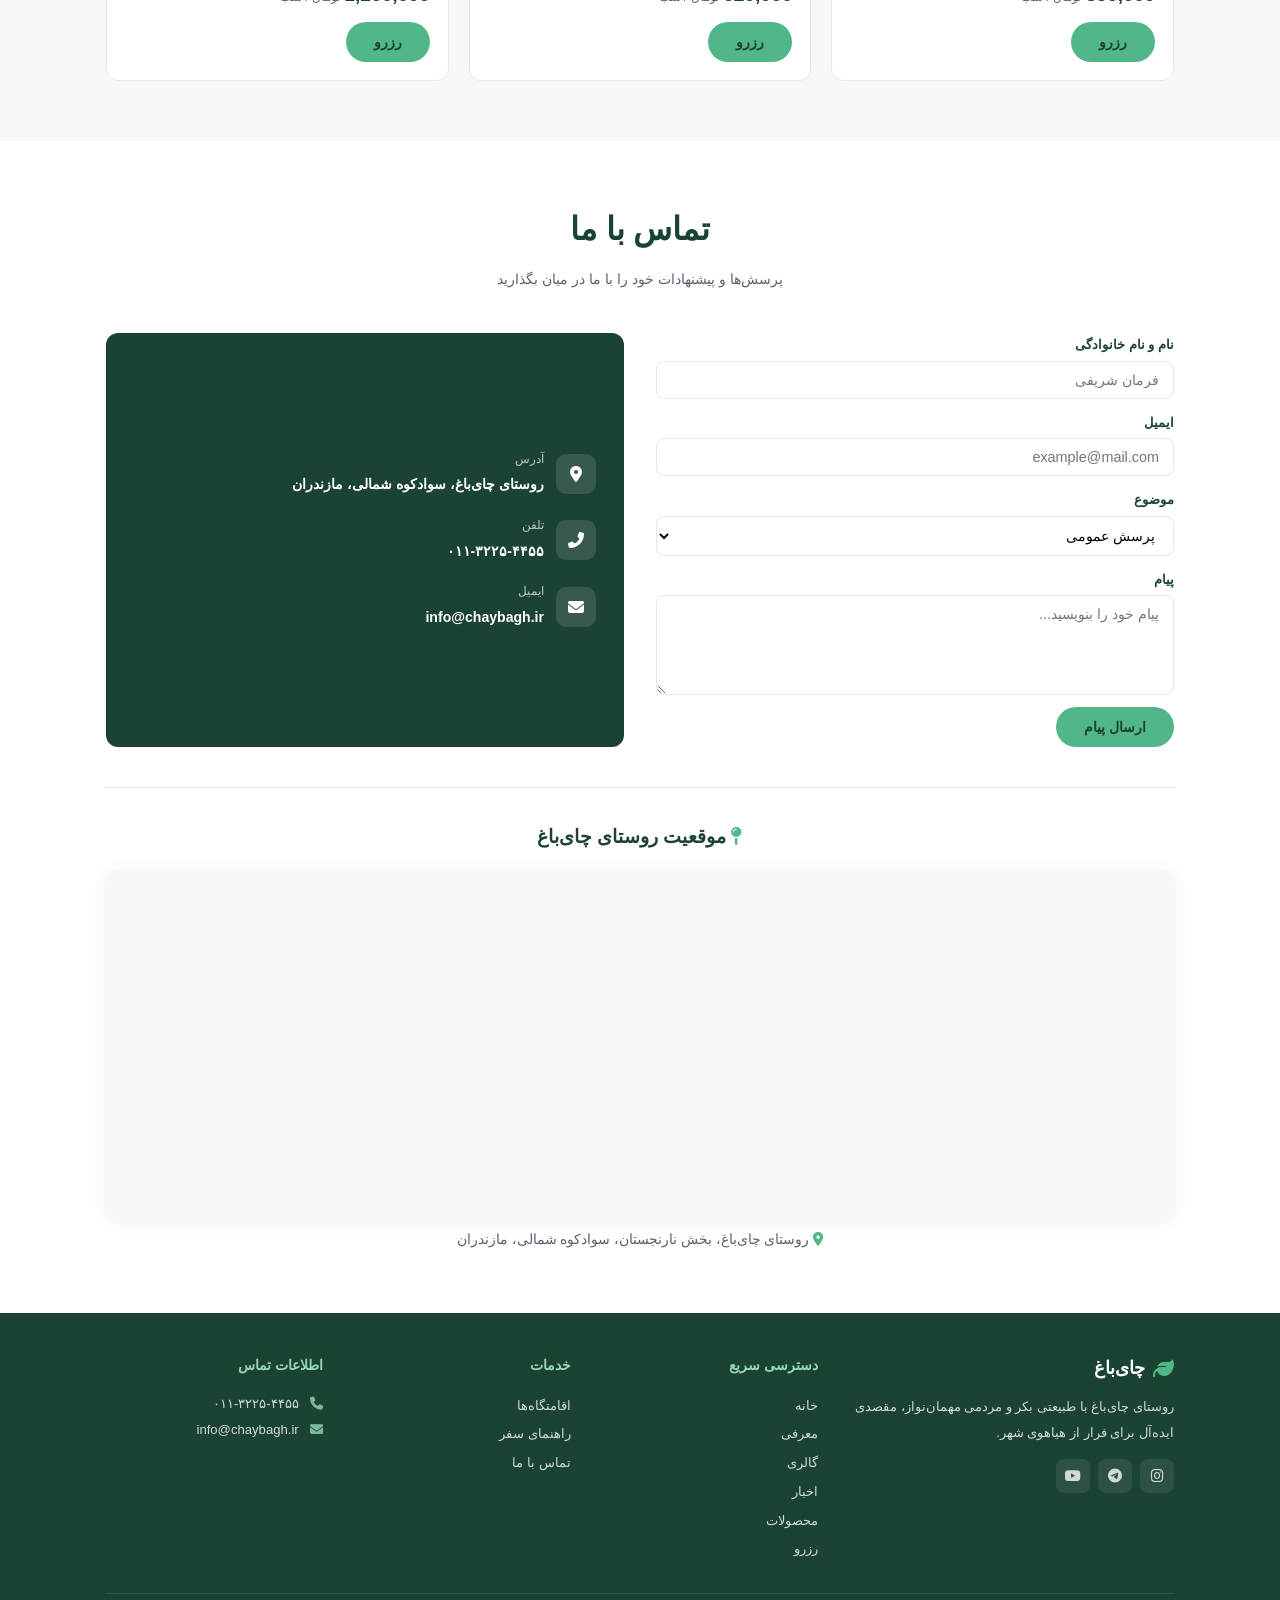
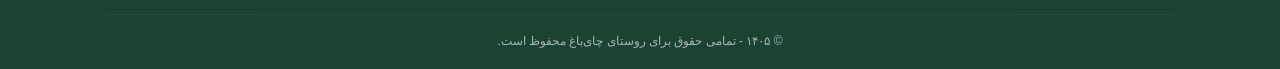
==== commit 165567a8: "Update index.html" ====
--- a/index.html
+++ b/index.html
@@ -20,7 +20,7 @@
             <a href="#hero" class="active">خانه</a>
             <a href="#about">معرفی</a>
             <a href="#gallery">گالری</a>
-            <a herf="news.html">اخبار </a>
+            <a herf="news.html">اخبار</a>
             <a href="#products">محصولات</a>
             <a href="#booking">رزرو</a>
             <a href="#contact">تماس</a>
